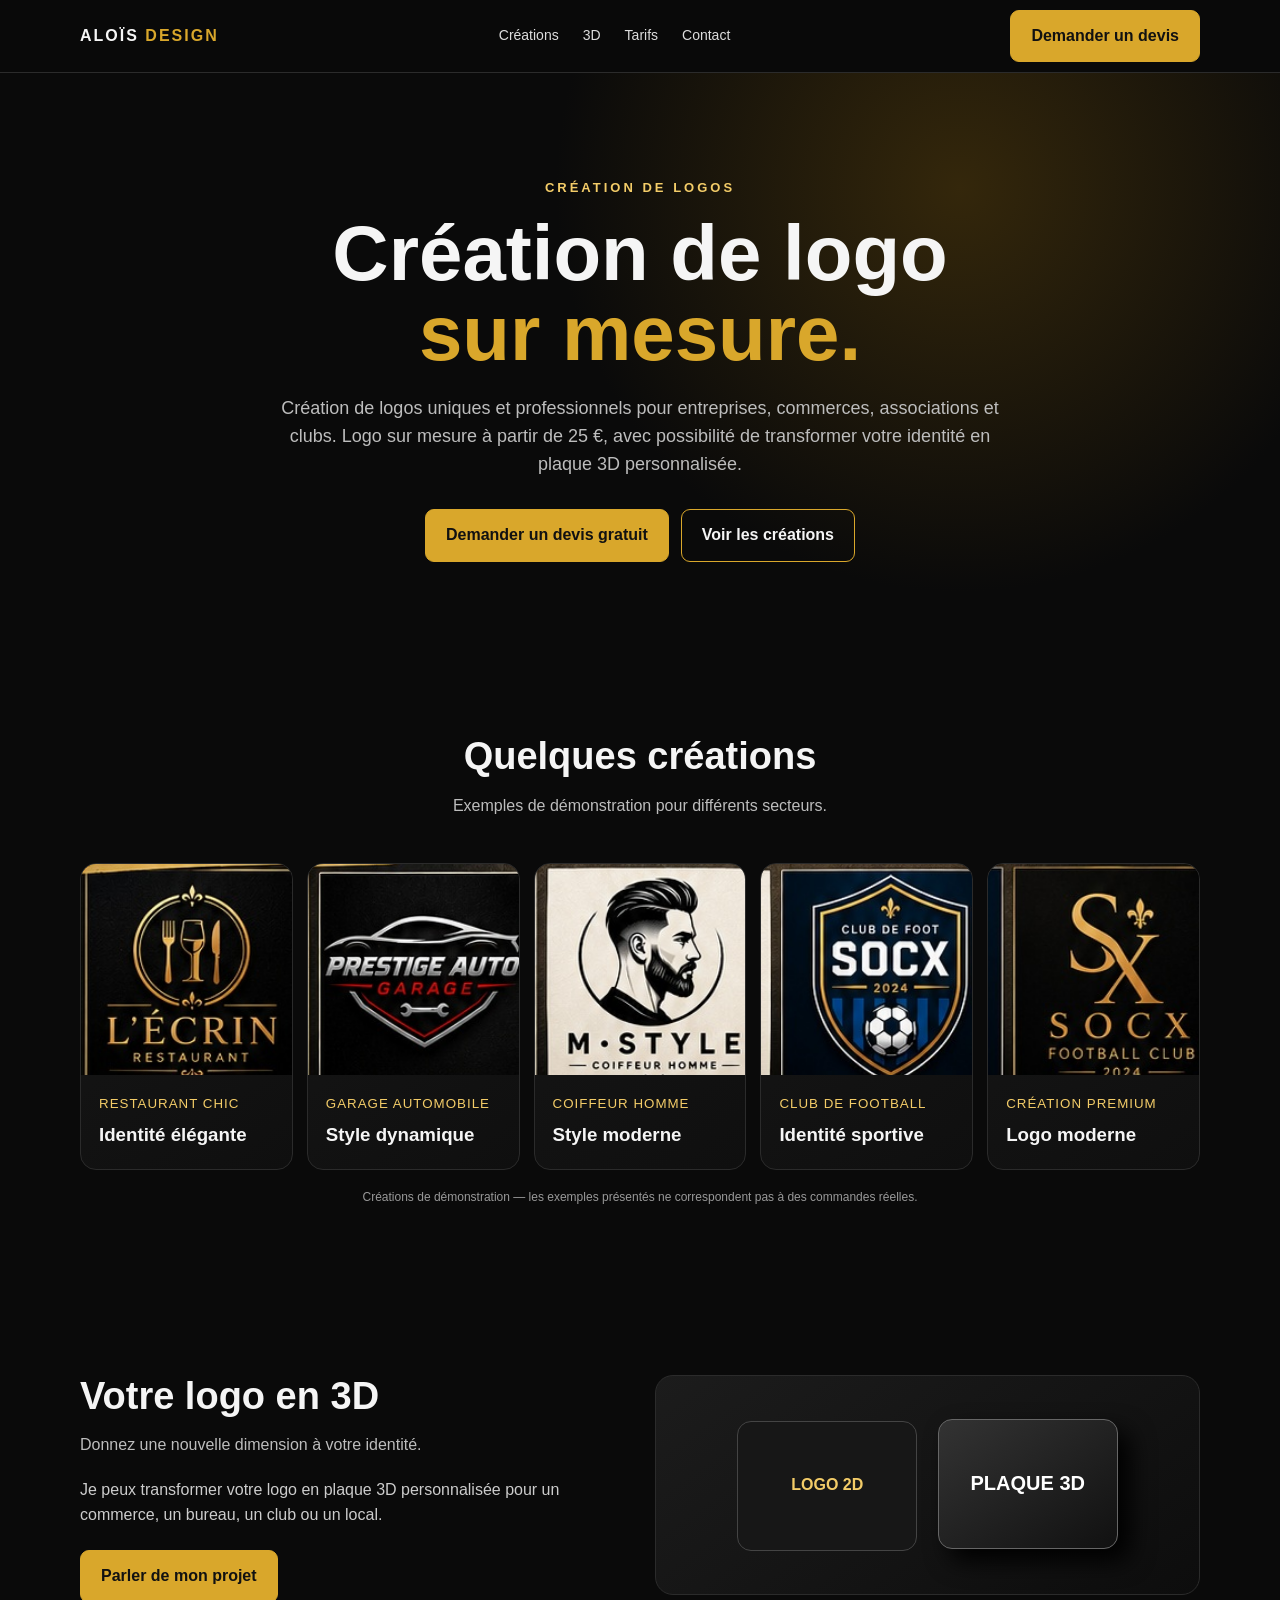
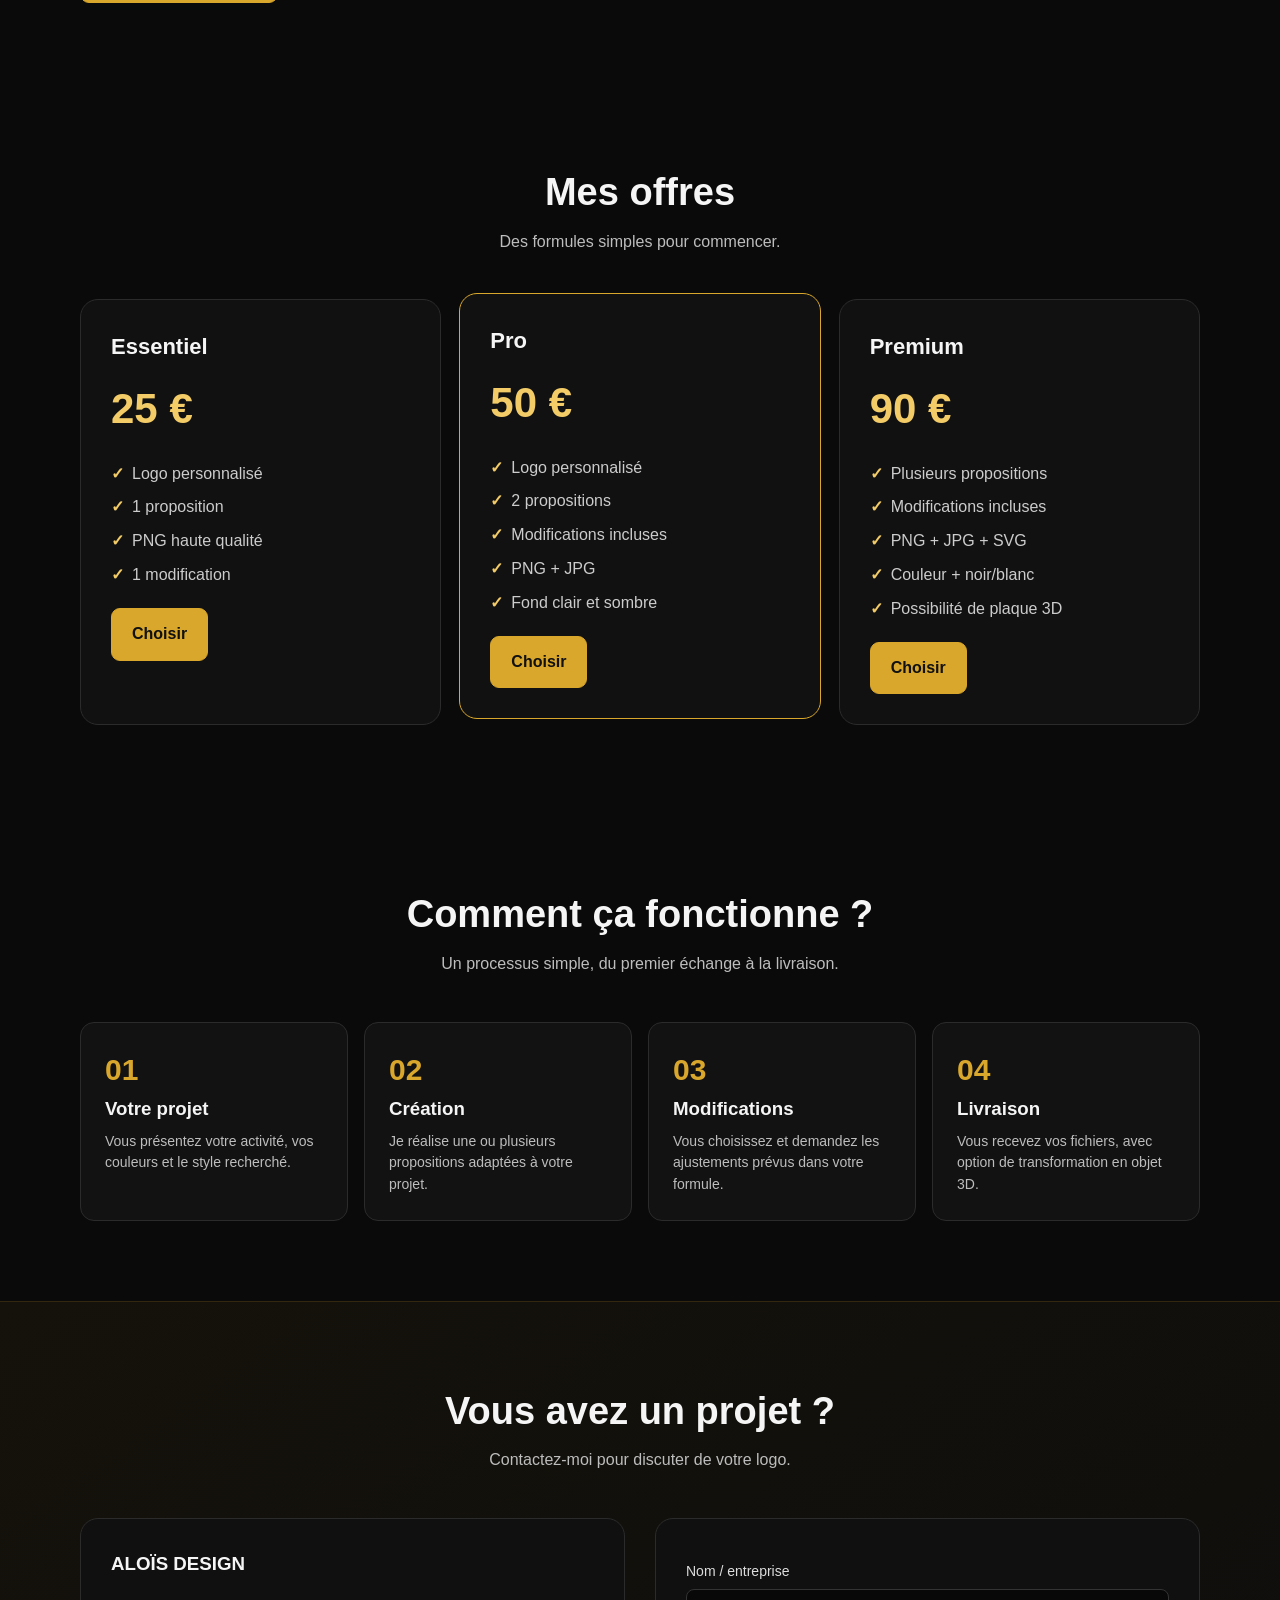
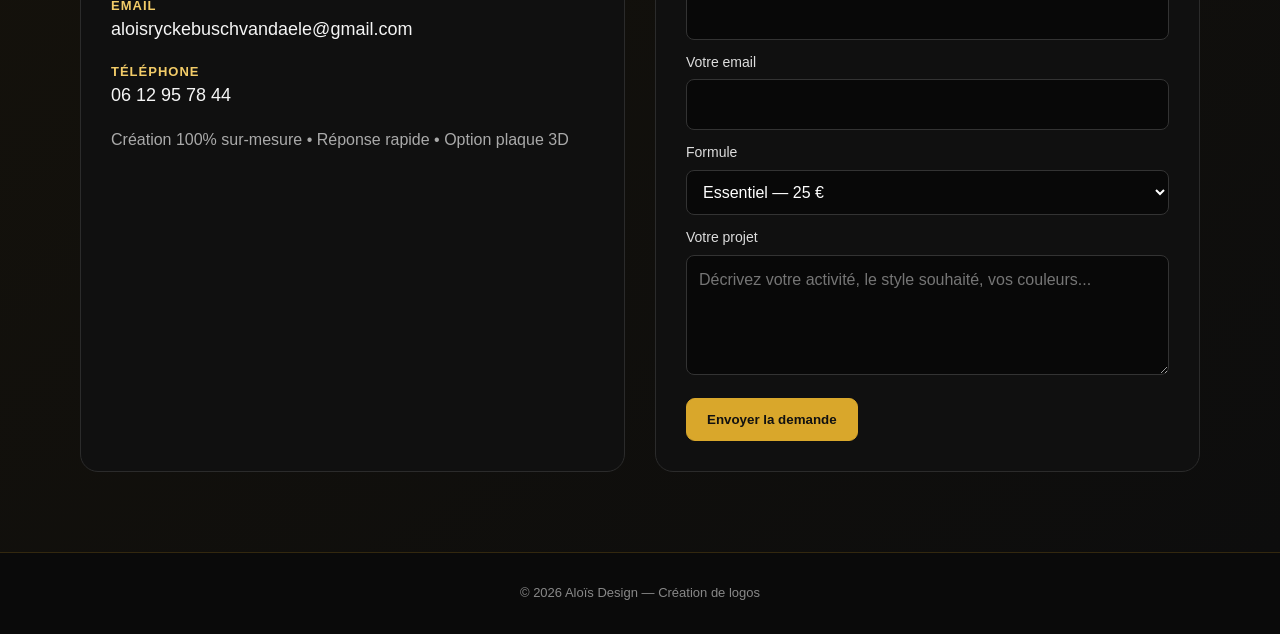
==== index.html @ f064d95a "Add files via upload" ====
<!DOCTYPE html>
<html lang="fr">
<head>
<meta charset="UTF-8">
<meta name="viewport" content="width=device-width, initial-scale=1.0">
<meta name="robots" content="index, follow">
<meta name="keywords" content="création de logo, création de logos, logo sur mesure, logo professionnel, graphiste logo, logo entreprise, logo club, plaque logo 3D">
<meta property="og:title" content="Création de logo sur mesure | Aloïs Design">
<meta property="og:description" content="Création de logos personnalisés à partir de 25 € et transformation en plaque 3D.">
<meta property="og:type" content="website">
<title>Création de logo sur mesure | Aloïs Design</title>
<meta name="description" content="Aloïs Design : création de logos sur mesure pour entreprises, commerces, associations et clubs. Logos professionnels à partir de 25 €, avec option plaque 3D personnalisée.">
<style>
:root{--bg:#0a0a0a;--panel:#121212;--gold:#d9a72b;--gold2:#f3cc68;--text:#f5f5f5;--muted:#bdbdbd;--line:#2b2b2b}
*{box-sizing:border-box;margin:0;padding:0}
html{scroll-behavior:smooth}
body{font-family:Inter,Arial,sans-serif;background:var(--bg);color:var(--text);line-height:1.55}
a{color:inherit;text-decoration:none}
.container{width:min(1120px,92%);margin:auto}
header{position:sticky;top:0;z-index:10;background:rgba(10,10,10,.94);backdrop-filter:blur(10px);border-bottom:1px solid var(--line)}
nav{height:72px;display:flex;align-items:center;justify-content:space-between}
.brand{font-weight:800;letter-spacing:2px}.brand span{color:var(--gold)}
.navlinks{display:flex;gap:24px;font-size:14px;color:#ddd}
.navlinks a:hover{color:var(--gold2)}
.btn{display:inline-block;padding:13px 20px;border-radius:9px;background:var(--gold);color:#111;font-weight:800;border:1px solid var(--gold);transition:.2s}
.btn:hover{transform:translateY(-2px);background:var(--gold2)}
.btn.secondary{background:transparent;color:var(--text)}
.hero{padding:105px 0 85px;background:radial-gradient(circle at 75% 20%,#34270b 0,#0a0a0a 38%);text-align:center}
.kicker{color:var(--gold2);font-weight:800;letter-spacing:3px;text-transform:uppercase;font-size:13px}
h1{font-size:clamp(42px,7vw,78px);line-height:1.02;margin:16px 0 22px}
h1 span{color:var(--gold)}
.hero p{max-width:720px;margin:0 auto 30px;color:var(--muted);font-size:18px}
.actions{display:flex;justify-content:center;gap:12px;flex-wrap:wrap}
section{padding:80px 0}
.section-title{text-align:center;margin-bottom:45px}
.section-title h2{font-size:38px;margin-bottom:8px}
.section-title p{color:var(--muted)}
.grid{display:grid;grid-template-columns:repeat(4,1fr);gap:18px}
.card{background:linear-gradient(145deg,#171717,#0f0f0f);border:1px solid var(--line);border-radius:16px;padding:24px;min-height:190px;display:flex;flex-direction:column;justify-content:space-between}
.logo-mark{height:90px;border-radius:12px;display:flex;align-items:center;justify-content:center;font-weight:900;font-size:22px;letter-spacing:1px;border:1px solid #3b3b3b;background:#080808;color:var(--gold2)}
.card small{color:var(--gold2);text-transform:uppercase;letter-spacing:1px}
.card h3{margin-top:5px}
.note{color:#999;font-size:12px;margin-top:18px;text-align:center}
.threeD{display:grid;grid-template-columns:1fr 1fr;gap:30px;align-items:center}
.demo{background:linear-gradient(145deg,#1c1c1c,#0d0d0d);border:1px solid var(--line);border-radius:18px;padding:35px;text-align:center}
.demo .flat,.demo .raised{display:inline-flex;width:180px;height:130px;align-items:center;justify-content:center;border-radius:14px;margin:8px;font-weight:900}
.flat{background:#171717;border:1px solid #444;color:var(--gold2)}
.raised{background:linear-gradient(145deg,#333,#111);border:1px solid #666;color:#fff;box-shadow:12px 12px 25px #000;font-size:20px}
.steps{display:grid;grid-template-columns:repeat(4,1fr);gap:16px}
.step{padding:24px;border:1px solid var(--line);border-radius:14px;background:var(--panel)}
.num{color:var(--gold);font-size:30px;font-weight:900}
.step p{color:var(--muted);font-size:14px;margin-top:8px}
.prices{display:grid;grid-template-columns:repeat(3,1fr);gap:18px}
.price{padding:30px;border:1px solid var(--line);border-radius:18px;background:#111}
.price.featured{border-color:var(--gold);transform:translateY(-6px)}
.price h3{font-size:22px}.amount{font-size:42px;font-weight:900;color:var(--gold2);margin:12px 0}
.price ul{list-style:none;color:#ccc;margin:20px 0}
.price li{margin:9px 0}.price li::before{content:"✓";color:var(--gold2);font-weight:900;margin-right:8px}
.contact{background:linear-gradient(145deg,#15120b,#0d0d0d);border-top:1px solid #33280f;border-bottom:1px solid #33280f}
.contact-box{display:grid;grid-template-columns:1fr 1fr;gap:30px}
.contact-info{padding:30px;border:1px solid var(--line);border-radius:18px;background:#101010}
.contact-item{margin:18px 0}.contact-item strong{display:block;color:var(--gold2);font-size:13px;text-transform:uppercase;letter-spacing:1px}.contact-item a{font-size:18px}
form{padding:30px;border:1px solid var(--line);border-radius:18px;background:#101010}
label{display:block;margin:12px 0 6px;font-size:14px;color:#ddd}
input,textarea,select{width:100%;padding:12px;border-radius:8px;border:1px solid #333;background:#080808;color:#fff;font:inherit}
textarea{min-height:120px;resize:vertical}
footer{padding:30px 0;color:#888;text-align:center;font-size:13px}
@media(max-width:850px){.grid{grid-template-columns:repeat(2,1fr)}.steps{grid-template-columns:repeat(2,1fr)}.prices,.contact-box,.threeD{grid-template-columns:1fr}.navlinks{display:none}.price.featured{transform:none}}
@media(max-width:520px){.grid{grid-template-columns:1fr}.steps{grid-template-columns:1fr}.hero{padding-top:75px}section{padding:60px 0}}

.gallery{display:grid;grid-template-columns:repeat(5,minmax(0,1fr));gap:14px}
.gallery-card{overflow:hidden;background:linear-gradient(145deg,#171717,#0f0f0f);border:1px solid var(--line);border-radius:16px;min-width:0}
.gallery-card img{display:block;width:100%;aspect-ratio:1/1;object-fit:cover}
.gallery-card>div{padding:16px 18px 20px}
.gallery-card small{color:var(--gold2);text-transform:uppercase;letter-spacing:1px}
.gallery-card h3{margin-top:4px}



@media(max-width:850px){
  .gallery{grid-template-columns:repeat(5,minmax(145px,1fr));overflow-x:auto;padding-bottom:8px}
}
@media(max-width:520px){
  .gallery{grid-template-columns:repeat(5,140px);overflow-x:auto}
}
</style>

<script type="application/ld+json">
{
  "@context":"https://schema.org",
  "@type":"ProfessionalService",
  "name":"Aloïs Design",
  "description":"Création de logos sur mesure pour entreprises, commerces, associations et clubs, avec option de plaque 3D personnalisée.",
  "email":"aloisryckebuschvandaele@gmail.com",
  "telephone":"+33612957844",
  "priceRange":"25€-90€",
  "areaServed":"France",
  "serviceType":"Création de logo"
}
</script>
</head>
<body>
<header>
  <div class="container">
    <nav>
      <a class="brand" href="#accueil">ALOÏS <span>DESIGN</span></a>
      <div class="navlinks">
        <a href="#creations">Créations</a><a href="#3d">3D</a><a href="#tarifs">Tarifs</a><a href="#contact">Contact</a>
      </div>
      <a class="btn" href="#contact">Demander un devis</a>
    </nav>
  </div>
</header>

<main>
<section class="hero" id="accueil">
  <div class="container">
    <div class="kicker">Création de logos</div>
    <h1>Création de logo<br><span>sur mesure.</span></h1>
    <p>Création de logos uniques et professionnels pour entreprises, commerces, associations et clubs. Logo sur mesure à partir de 25 €, avec possibilité de transformer votre identité en plaque 3D personnalisée.</p>
    <div class="actions">
      <a class="btn" href="#contact">Demander un devis gratuit</a>
      <a class="btn secondary" href="#creations">Voir les créations</a>
    </div>
  </div>
</section>

<section id="creations">
  <div class="container">
    <div class="section-title"><h2>Quelques créations</h2><p>Exemples de démonstration pour différents secteurs.</p></div>
    <div class="gallery">
      <article class="gallery-card"><img src="[data-uri]" alt="Exemple de logo pour restaurant chic"><div><small>Restaurant chic</small><h3>Identité élégante</h3></div></article>
      <article class="gallery-card"><img src="[data-uri]" alt="Exemple de logo pour garage automobile"><div><small>Garage automobile</small><h3>Style dynamique</h3></div></article>
      <article class="gallery-card"><img src="[data-uri]" alt="Exemple de logo pour coiffeur homme"><div><small>Coiffeur homme</small><h3>Style moderne</h3></div></article>
      <article class="gallery-card"><img src="[data-uri]" alt="Exemple de logo pour club de football de Socx"><div><small>Club de football</small><h3>Identité sportive</h3></div></article>
      <article class="gallery-card"><img src="[data-uri]" alt="Exemple de création premium"><div><small>Création premium</small><h3>Logo moderne</h3></div></article>
    </div>
    <p class="note">Créations de démonstration — les exemples présentés ne correspondent pas à des commandes réelles.</p>
  </div>
</section>

<section id="3d">
  <div class="container threeD">
    <div>
      <div class="section-title" style="text-align:left;margin-bottom:20px"><h2>Votre logo en 3D</h2><p>Donnez une nouvelle dimension à votre identité.</p></div>
      <p style="color:#ccc;margin-bottom:22px">Je peux transformer votre logo en plaque 3D personnalisée pour un commerce, un bureau, un club ou un local.</p>
      <a class="btn" href="#contact">Parler de mon projet</a>
    </div>
    <div class="demo">
      <div class="flat">LOGO 2D</div>
      <div class="raised">PLAQUE 3D</div>
    </div>
  </div>
</section>

<section id="tarifs">
  <div class="container">
    <div class="section-title"><h2>Mes offres</h2><p>Des formules simples pour commencer.</p></div>
    <div class="prices">
      <article class="price"><h3>Essentiel</h3><div class="amount">25 €</div><ul><li>Logo personnalisé</li><li>1 proposition</li><li>PNG haute qualité</li><li>1 modification</li></ul><a class="btn" href="#contact">Choisir</a></article>
      <article class="price featured"><h3>Pro</h3><div class="amount">50 €</div><ul><li>Logo personnalisé</li><li>2 propositions</li><li>Modifications incluses</li><li>PNG + JPG</li><li>Fond clair et sombre</li></ul><a class="btn" href="#contact">Choisir</a></article>
      <article class="price"><h3>Premium</h3><div class="amount">90 €</div><ul><li>Plusieurs propositions</li><li>Modifications incluses</li><li>PNG + JPG + SVG</li><li>Couleur + noir/blanc</li><li>Possibilité de plaque 3D</li></ul><a class="btn" href="#contact">Choisir</a></article>
    </div>
  </div>
</section>

<section>
  <div class="container">
    <div class="section-title"><h2>Comment ça fonctionne ?</h2><p>Un processus simple, du premier échange à la livraison.</p></div>
    <div class="steps">
      <div class="step"><div class="num">01</div><h3>Votre projet</h3><p>Vous présentez votre activité, vos couleurs et le style recherché.</p></div>
      <div class="step"><div class="num">02</div><h3>Création</h3><p>Je réalise une ou plusieurs propositions adaptées à votre projet.</p></div>
      <div class="step"><div class="num">03</div><h3>Modifications</h3><p>Vous choisissez et demandez les ajustements prévus dans votre formule.</p></div>
      <div class="step"><div class="num">04</div><h3>Livraison</h3><p>Vous recevez vos fichiers, avec option de transformation en objet 3D.</p></div>
    </div>
  </div>
</section>

<section class="contact" id="contact">
  <div class="container">
    <div class="section-title"><h2>Vous avez un projet ?</h2><p>Contactez-moi pour discuter de votre logo.</p></div>
    <div class="contact-box">
      <div class="contact-info">
        <h3>ALOÏS DESIGN</h3>
        <div class="contact-item"><strong>Email</strong><a href="mailto:aloisryckebuschvandaele@gmail.com">aloisryckebuschvandaele@gmail.com</a></div>
        <div class="contact-item"><strong>Téléphone</strong><a href="tel:+33612957844">06 12 95 78 44</a></div>
        <p style="color:#aaa">Création 100% sur-mesure • Réponse rapide • Option plaque 3D</p>
      </div>
      <form action="mailto:aloisryckebuschvandaele@gmail.com" method="post" enctype="text/plain">
        <label for="nom">Nom / entreprise</label><input id="nom" name="Nom" required>
        <label for="email">Votre email</label><input id="email" name="Email" type="email" required>
        <label for="offre">Formule</label>
        <select id="offre" name="Formule"><option>Essentiel — 25 €</option><option>Pro — 50 €</option><option>Premium — 90 €</option><option>Logo + plaque 3D — sur devis</option></select>
        <label for="message">Votre projet</label><textarea id="message" name="Message" placeholder="Décrivez votre activité, le style souhaité, vos couleurs..."></textarea>
        <button class="btn" type="submit" style="margin-top:16px;cursor:pointer">Envoyer la demande</button>
      </form>
    </div>
  </div>
</section>
</main>

<footer><div class="container">© 2026 Aloïs Design — Création de logos</div></footer>
</body>
</html>
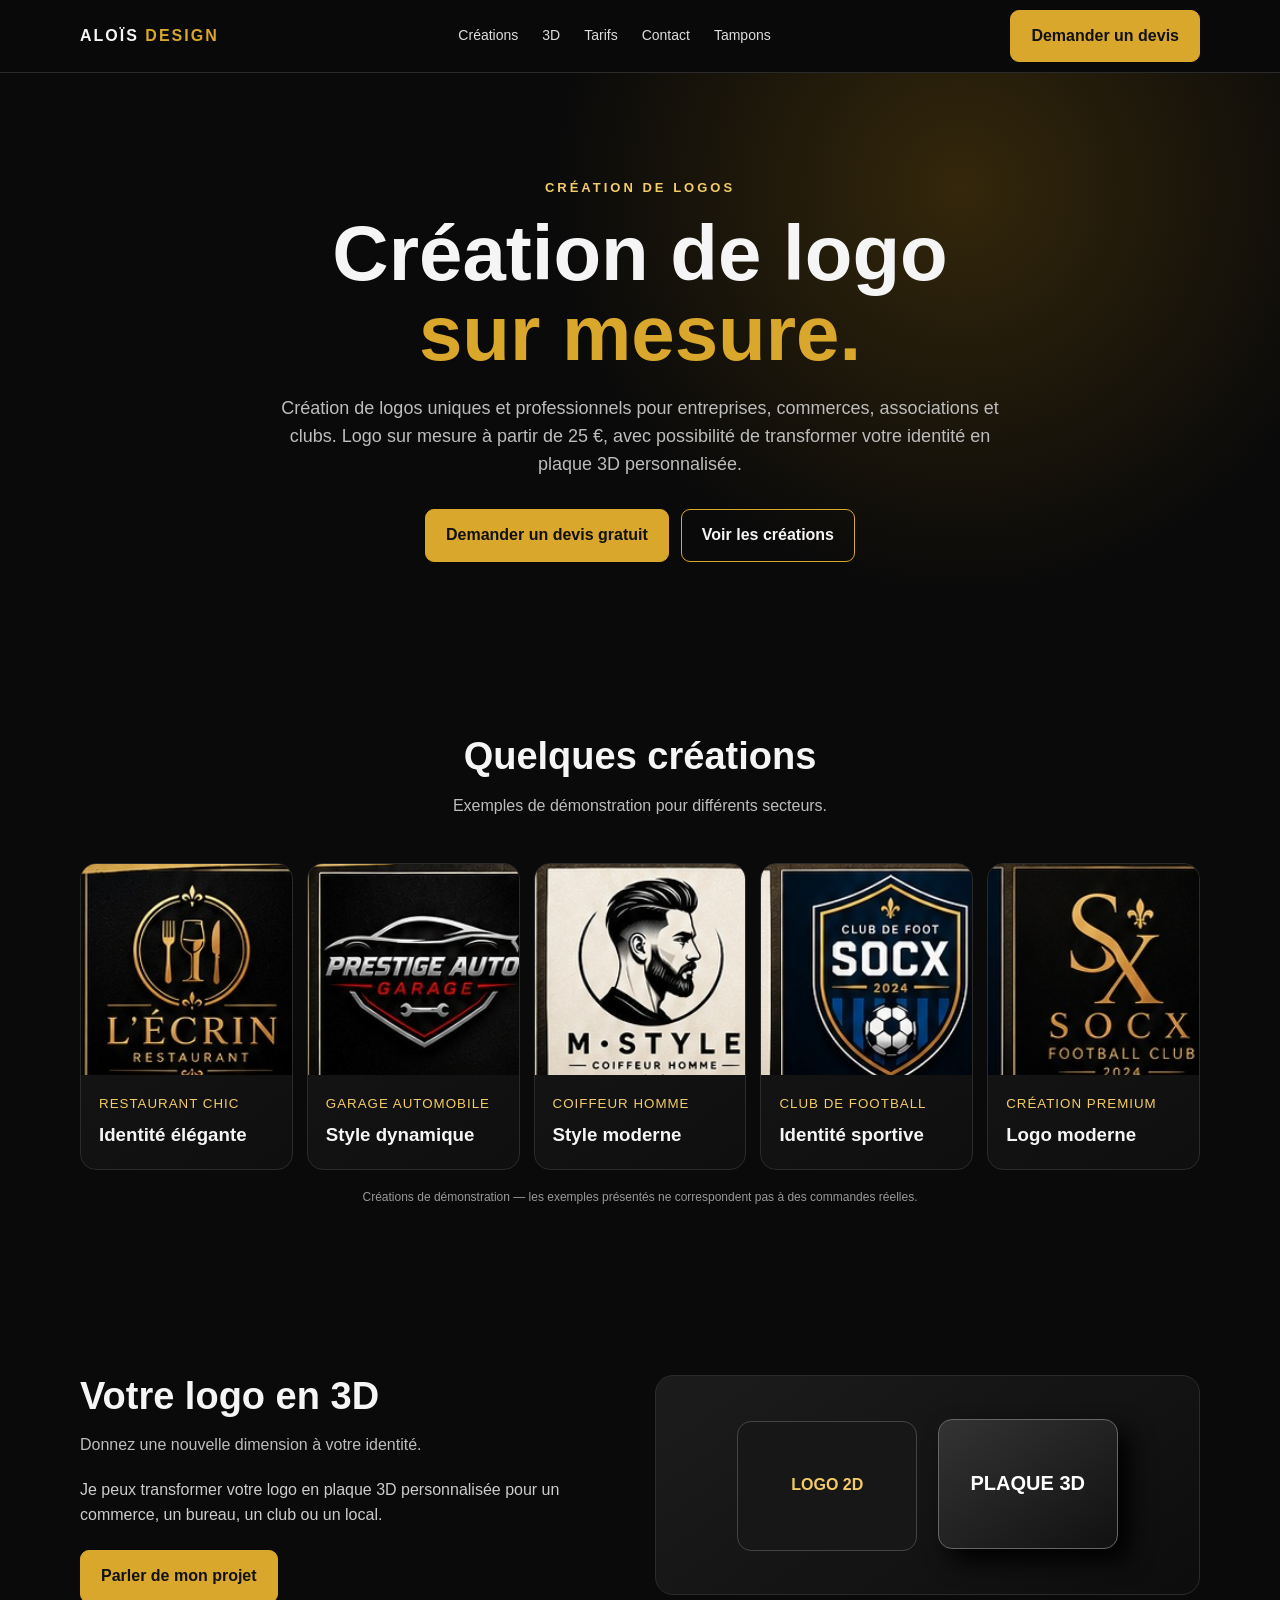
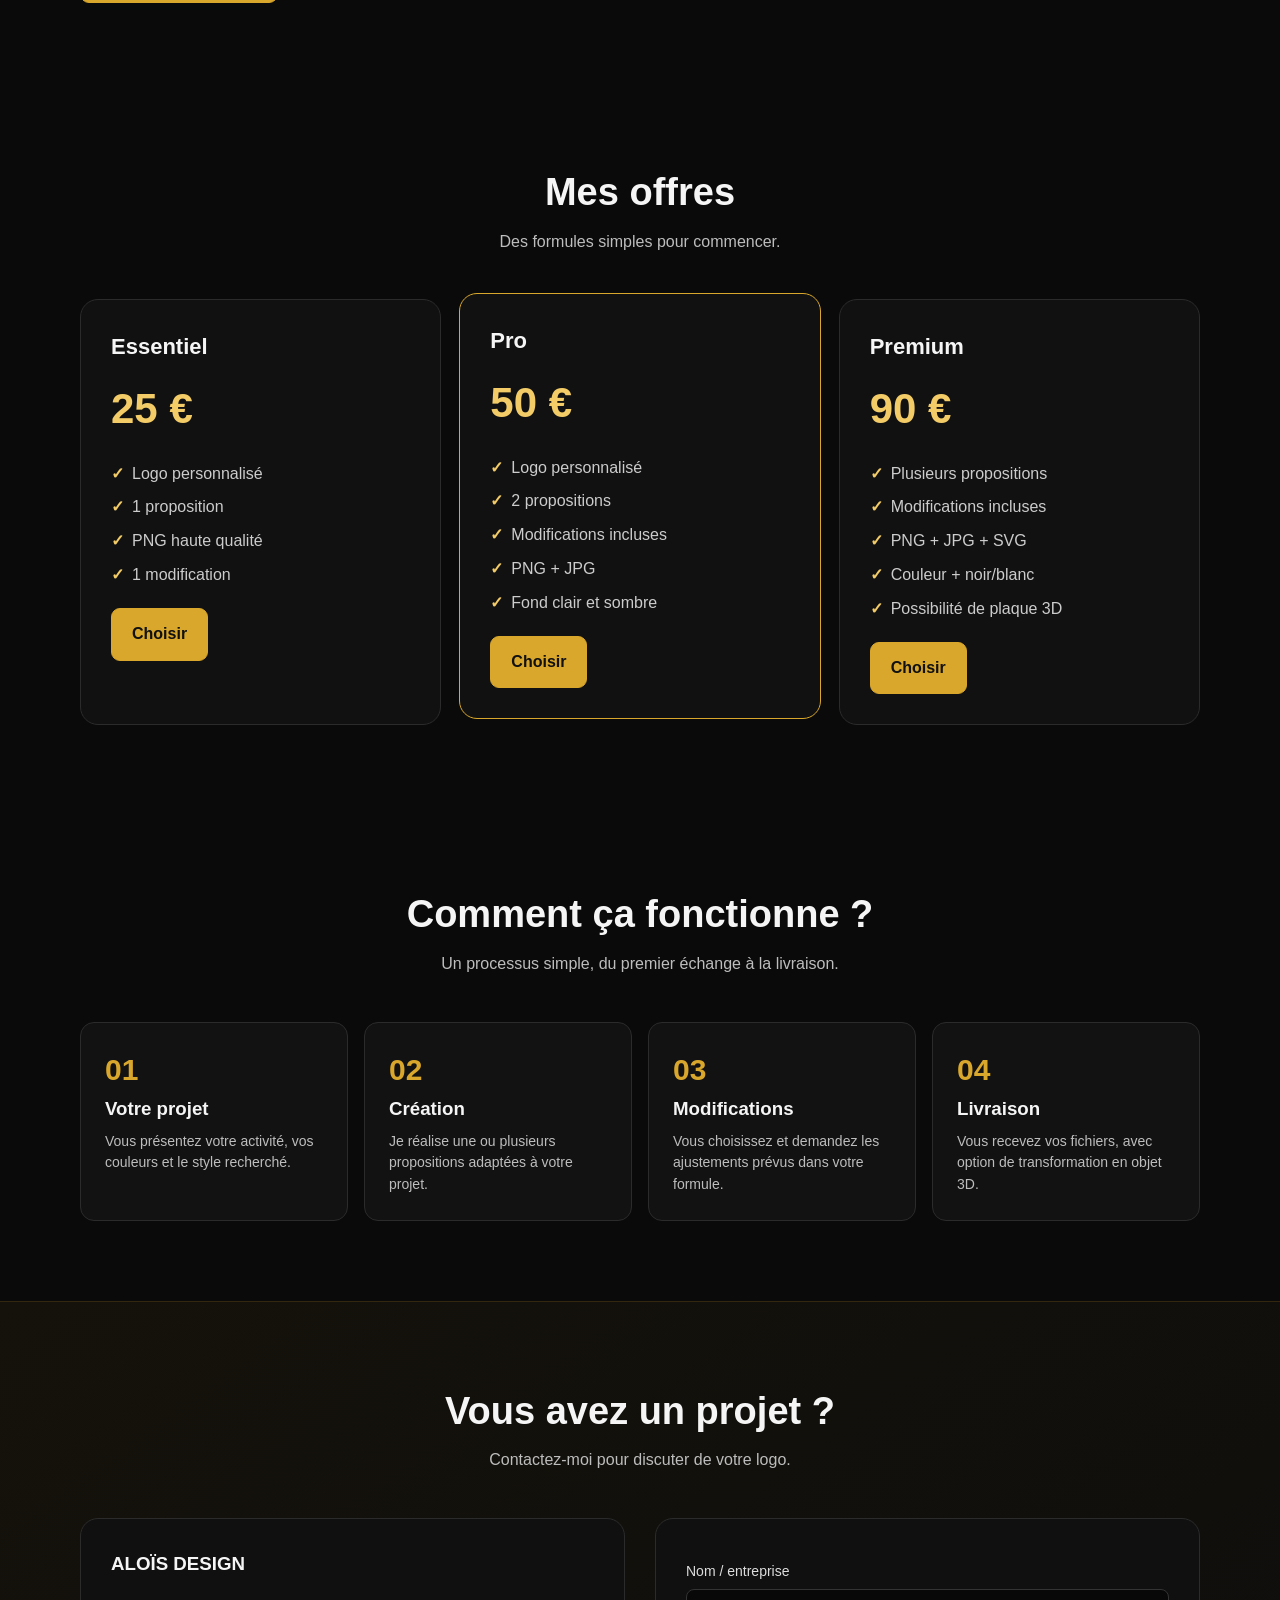
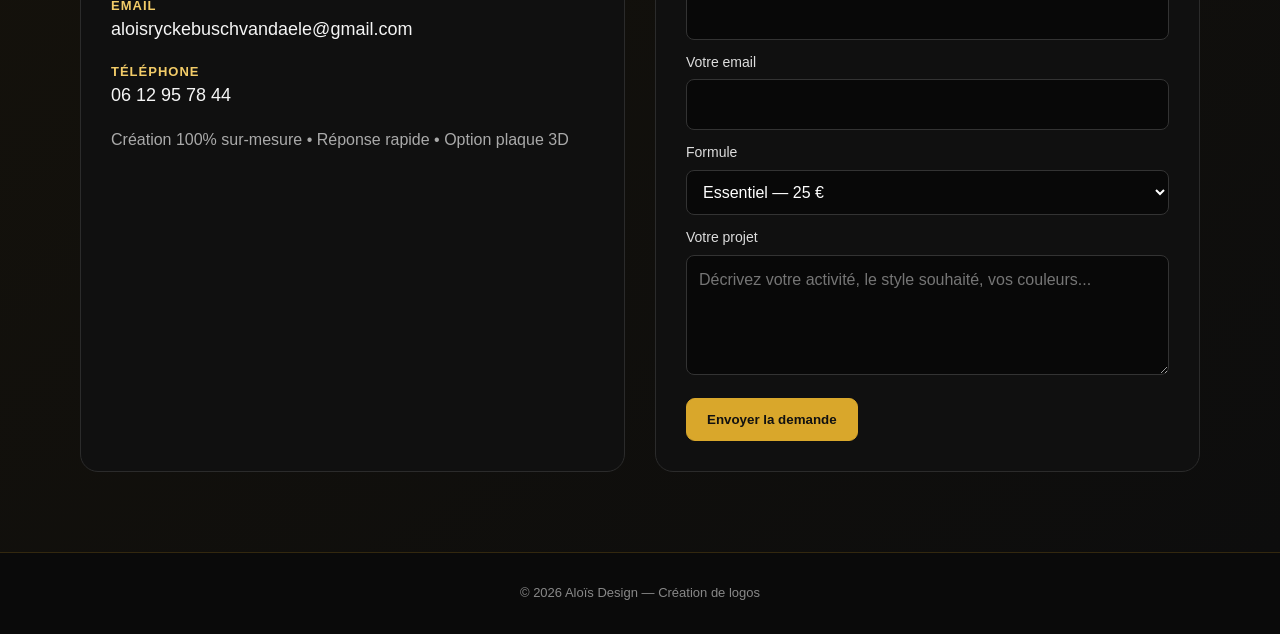
==== commit 27a6f0f3: "Update index.html" ====
--- a/index.html
+++ b/index.html
@@ -106,6 +106,7 @@
       <a class="brand" href="#accueil">ALOÏS <span>DESIGN</span></a>
       <div class="navlinks">
         <a href="#creations">Créations</a><a href="#3d">3D</a><a href="#tarifs">Tarifs</a><a href="#contact">Contact</a>
+     <a href="tampons.html">Tampons</a>
       </div>
       <a class="btn" href="#contact">Demander un devis</a>
     </nav>
@@ -201,4 +202,4 @@
 
 <footer><div class="container">© 2026 Aloïs Design — Création de logos</div></footer>
 </body>
-</html>+</html>
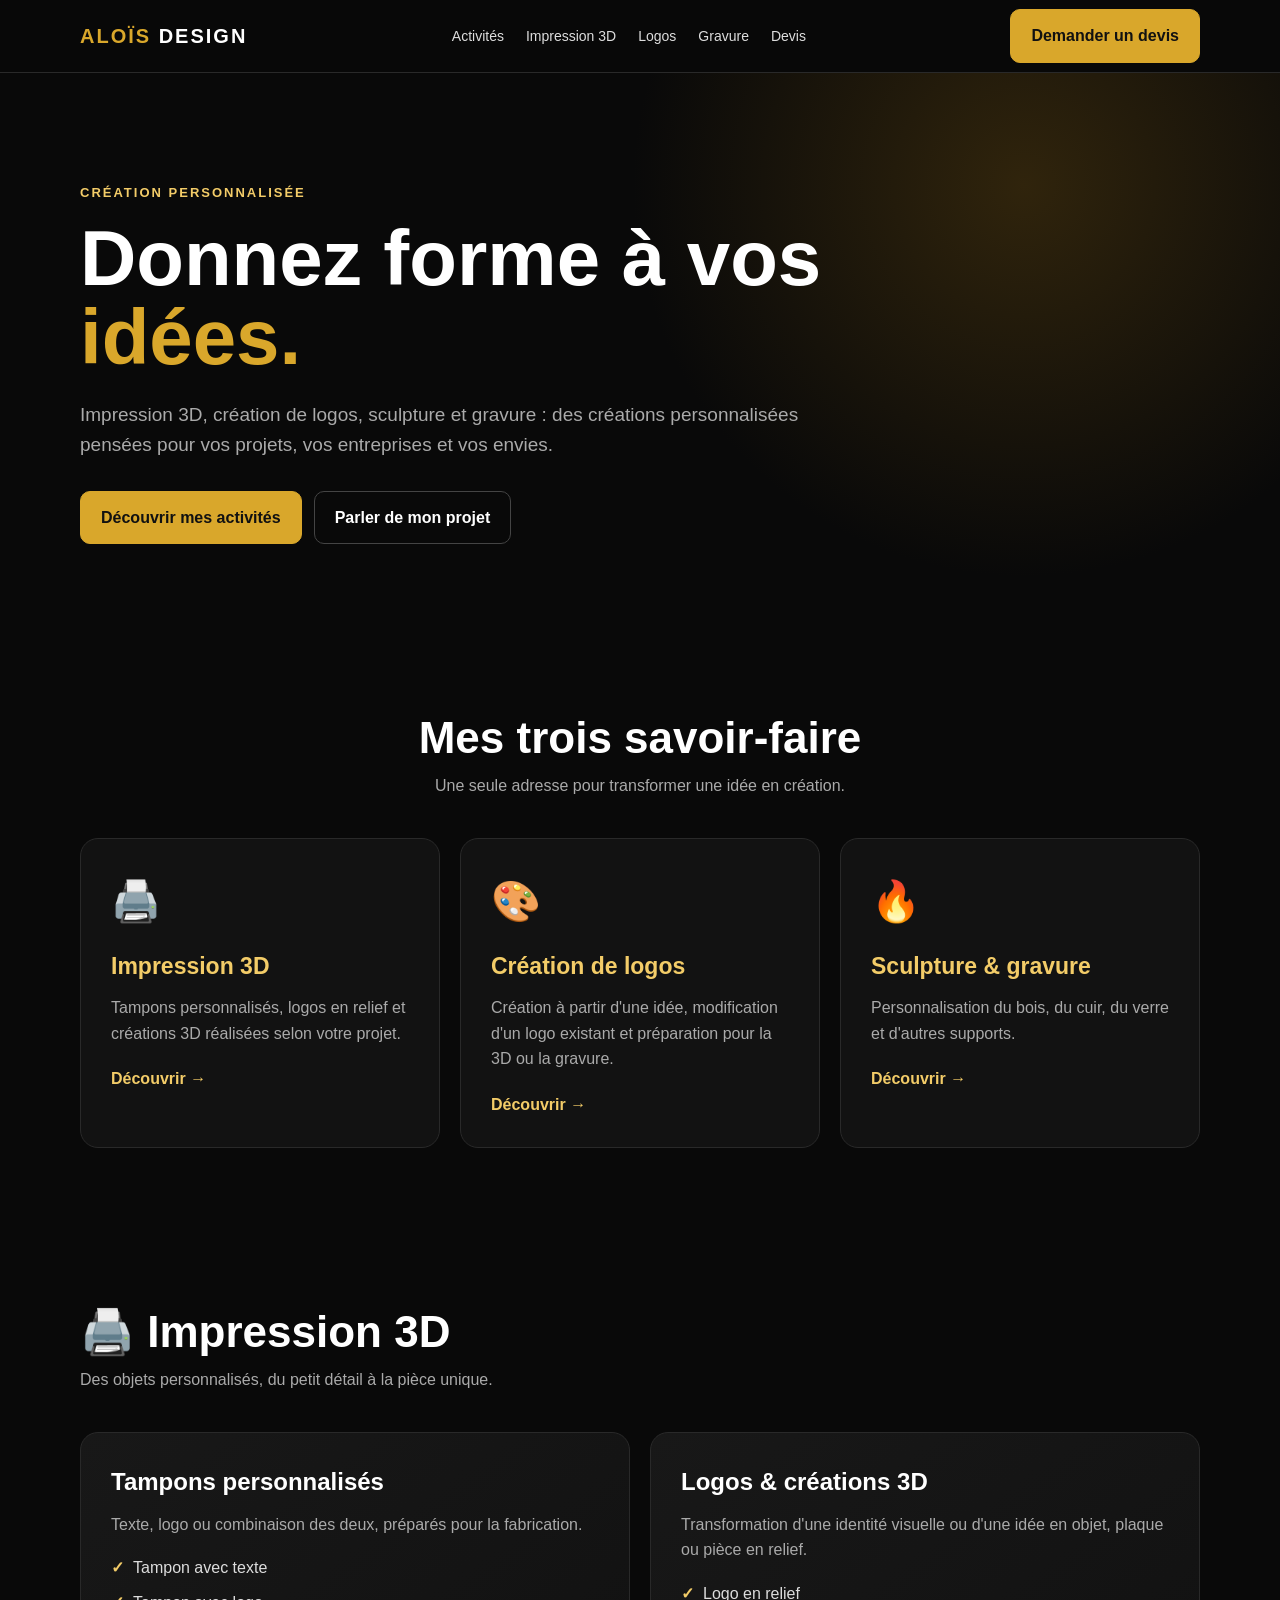
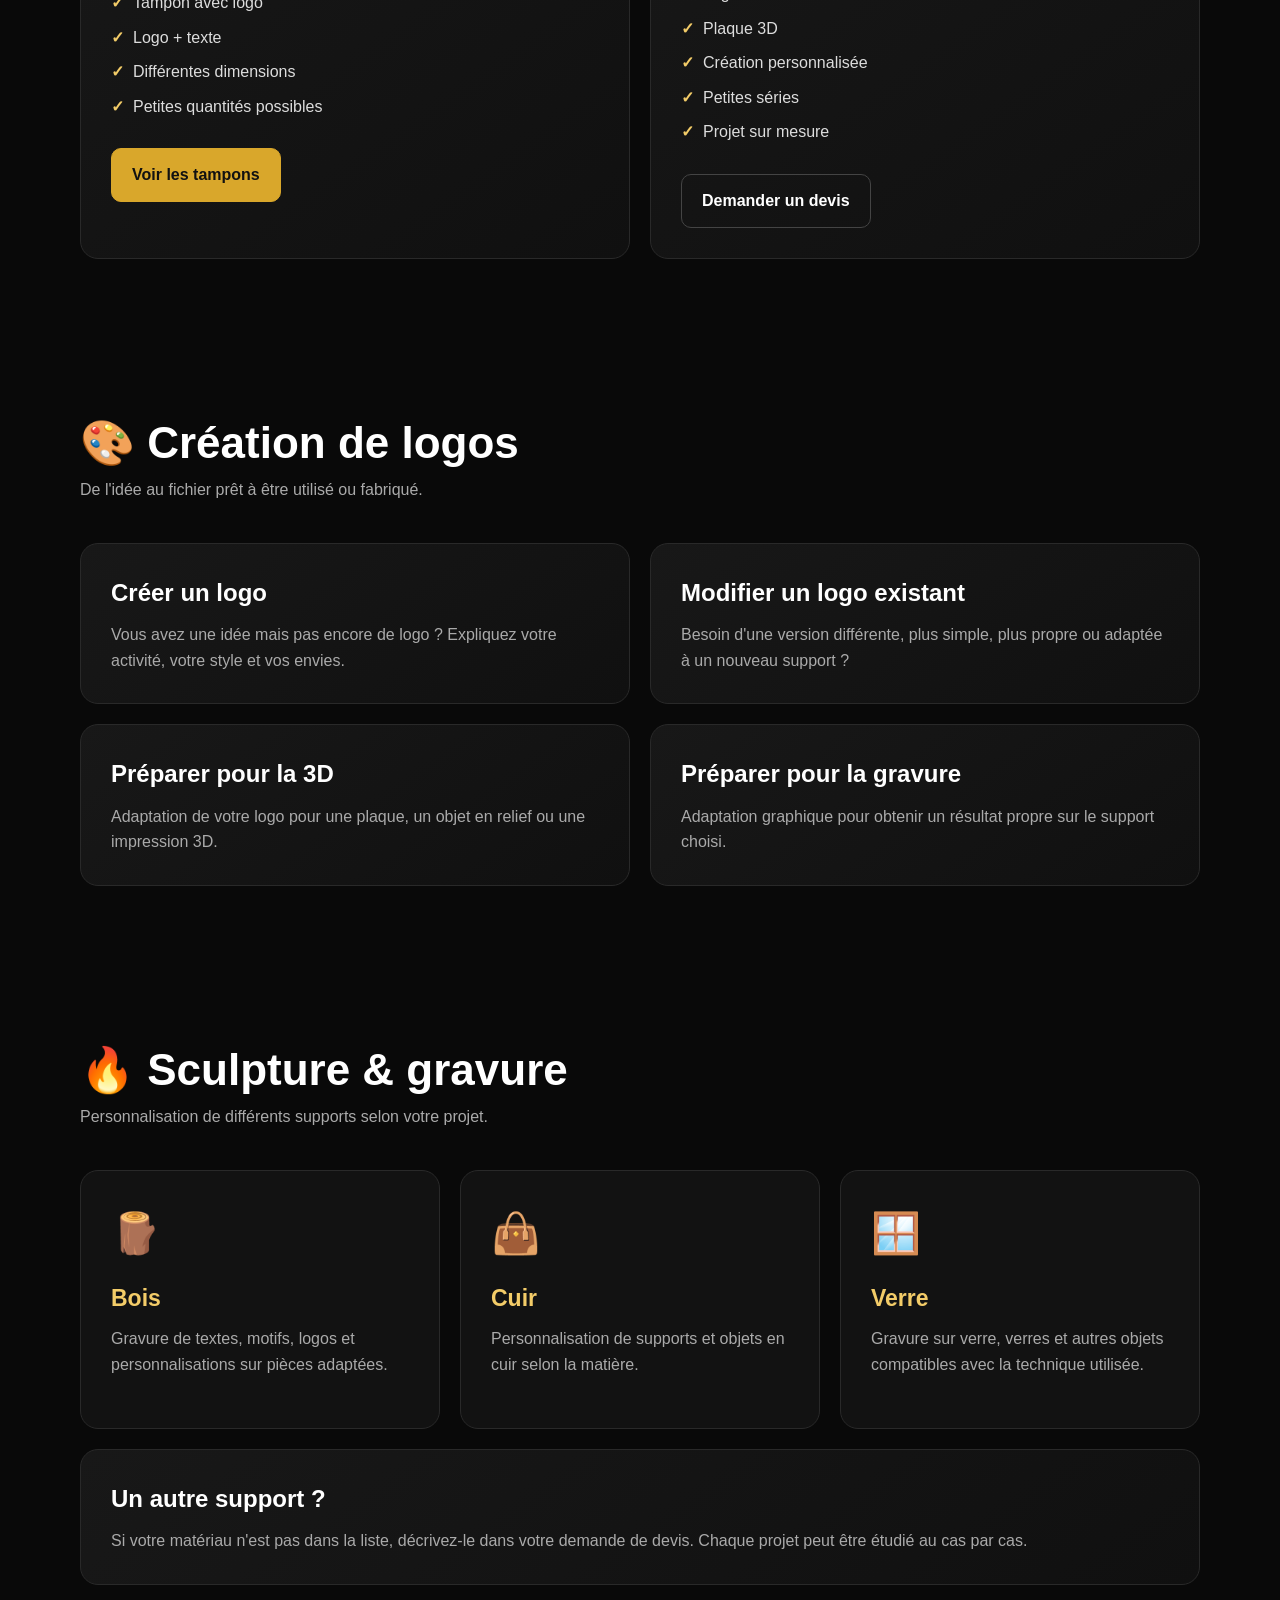
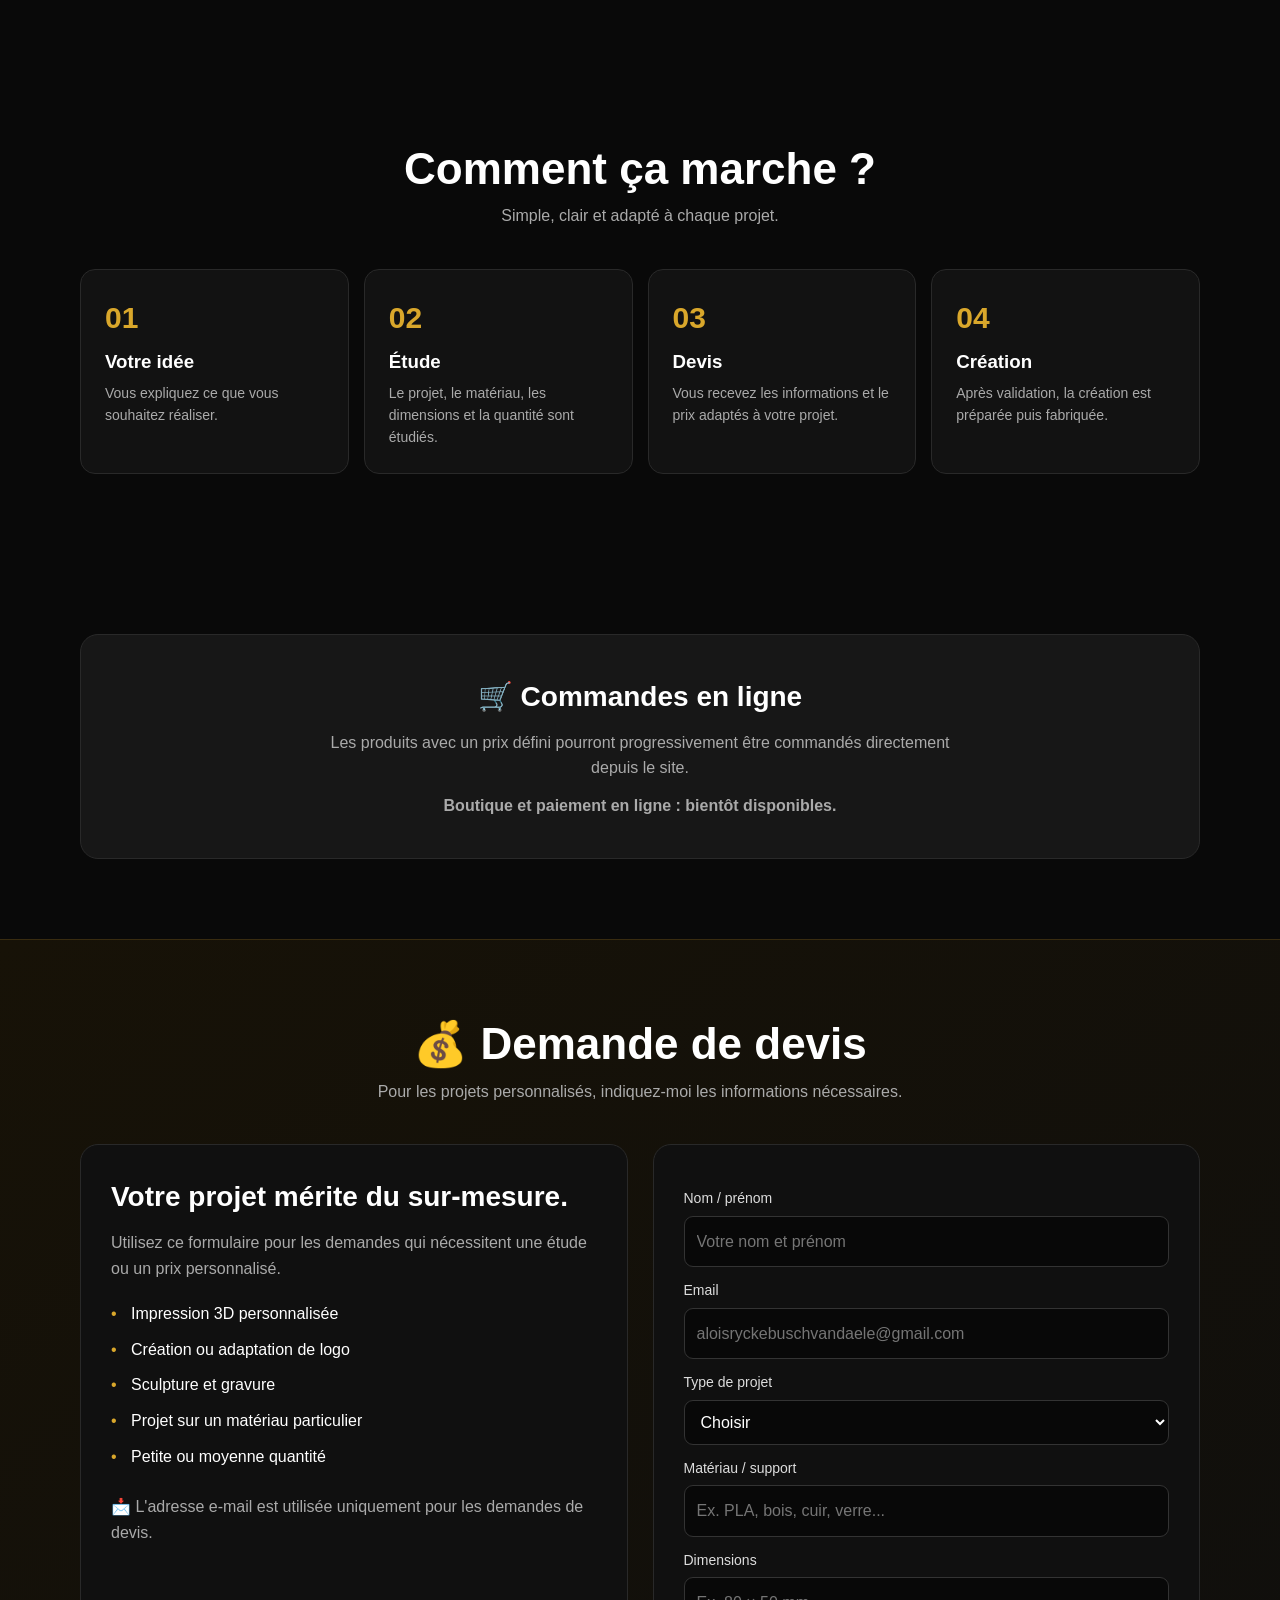
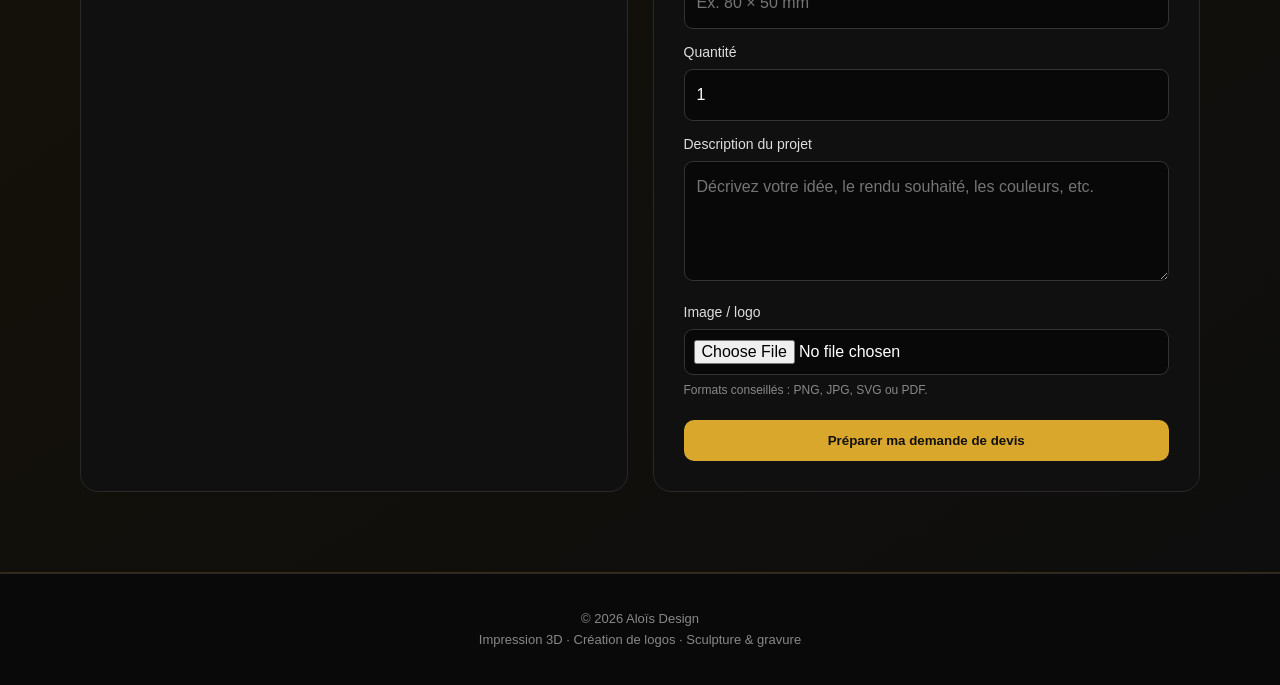
==== commit 25e5097b: "Update index.html" ====
--- a/index.html
+++ b/index.html
@@ -1,205 +1,1377 @@
 <!DOCTYPE html>
 <html lang="fr">
 <head>
-<meta charset="UTF-8">
-<meta name="viewport" content="width=device-width, initial-scale=1.0">
-<meta name="robots" content="index, follow">
-<meta name="keywords" content="création de logo, création de logos, logo sur mesure, logo professionnel, graphiste logo, logo entreprise, logo club, plaque logo 3D">
-<meta property="og:title" content="Création de logo sur mesure | Aloïs Design">
-<meta property="og:description" content="Création de logos personnalisés à partir de 25 € et transformation en plaque 3D.">
-<meta property="og:type" content="website">
-<title>Création de logo sur mesure | Aloïs Design</title>
-<meta name="description" content="Aloïs Design : création de logos sur mesure pour entreprises, commerces, associations et clubs. Logos professionnels à partir de 25 €, avec option plaque 3D personnalisée.">
-<style>
-:root{--bg:#0a0a0a;--panel:#121212;--gold:#d9a72b;--gold2:#f3cc68;--text:#f5f5f5;--muted:#bdbdbd;--line:#2b2b2b}
-*{box-sizing:border-box;margin:0;padding:0}
-html{scroll-behavior:smooth}
-body{font-family:Inter,Arial,sans-serif;background:var(--bg);color:var(--text);line-height:1.55}
-a{color:inherit;text-decoration:none}
-.container{width:min(1120px,92%);margin:auto}
-header{position:sticky;top:0;z-index:10;background:rgba(10,10,10,.94);backdrop-filter:blur(10px);border-bottom:1px solid var(--line)}
-nav{height:72px;display:flex;align-items:center;justify-content:space-between}
-.brand{font-weight:800;letter-spacing:2px}.brand span{color:var(--gold)}
-.navlinks{display:flex;gap:24px;font-size:14px;color:#ddd}
-.navlinks a:hover{color:var(--gold2)}
-.btn{display:inline-block;padding:13px 20px;border-radius:9px;background:var(--gold);color:#111;font-weight:800;border:1px solid var(--gold);transition:.2s}
-.btn:hover{transform:translateY(-2px);background:var(--gold2)}
-.btn.secondary{background:transparent;color:var(--text)}
-.hero{padding:105px 0 85px;background:radial-gradient(circle at 75% 20%,#34270b 0,#0a0a0a 38%);text-align:center}
-.kicker{color:var(--gold2);font-weight:800;letter-spacing:3px;text-transform:uppercase;font-size:13px}
-h1{font-size:clamp(42px,7vw,78px);line-height:1.02;margin:16px 0 22px}
-h1 span{color:var(--gold)}
-.hero p{max-width:720px;margin:0 auto 30px;color:var(--muted);font-size:18px}
-.actions{display:flex;justify-content:center;gap:12px;flex-wrap:wrap}
-section{padding:80px 0}
-.section-title{text-align:center;margin-bottom:45px}
-.section-title h2{font-size:38px;margin-bottom:8px}
-.section-title p{color:var(--muted)}
-.grid{display:grid;grid-template-columns:repeat(4,1fr);gap:18px}
-.card{background:linear-gradient(145deg,#171717,#0f0f0f);border:1px solid var(--line);border-radius:16px;padding:24px;min-height:190px;display:flex;flex-direction:column;justify-content:space-between}
-.logo-mark{height:90px;border-radius:12px;display:flex;align-items:center;justify-content:center;font-weight:900;font-size:22px;letter-spacing:1px;border:1px solid #3b3b3b;background:#080808;color:var(--gold2)}
-.card small{color:var(--gold2);text-transform:uppercase;letter-spacing:1px}
-.card h3{margin-top:5px}
-.note{color:#999;font-size:12px;margin-top:18px;text-align:center}
-.threeD{display:grid;grid-template-columns:1fr 1fr;gap:30px;align-items:center}
-.demo{background:linear-gradient(145deg,#1c1c1c,#0d0d0d);border:1px solid var(--line);border-radius:18px;padding:35px;text-align:center}
-.demo .flat,.demo .raised{display:inline-flex;width:180px;height:130px;align-items:center;justify-content:center;border-radius:14px;margin:8px;font-weight:900}
-.flat{background:#171717;border:1px solid #444;color:var(--gold2)}
-.raised{background:linear-gradient(145deg,#333,#111);border:1px solid #666;color:#fff;box-shadow:12px 12px 25px #000;font-size:20px}
-.steps{display:grid;grid-template-columns:repeat(4,1fr);gap:16px}
-.step{padding:24px;border:1px solid var(--line);border-radius:14px;background:var(--panel)}
-.num{color:var(--gold);font-size:30px;font-weight:900}
-.step p{color:var(--muted);font-size:14px;margin-top:8px}
-.prices{display:grid;grid-template-columns:repeat(3,1fr);gap:18px}
-.price{padding:30px;border:1px solid var(--line);border-radius:18px;background:#111}
-.price.featured{border-color:var(--gold);transform:translateY(-6px)}
-.price h3{font-size:22px}.amount{font-size:42px;font-weight:900;color:var(--gold2);margin:12px 0}
-.price ul{list-style:none;color:#ccc;margin:20px 0}
-.price li{margin:9px 0}.price li::before{content:"✓";color:var(--gold2);font-weight:900;margin-right:8px}
-.contact{background:linear-gradient(145deg,#15120b,#0d0d0d);border-top:1px solid #33280f;border-bottom:1px solid #33280f}
-.contact-box{display:grid;grid-template-columns:1fr 1fr;gap:30px}
-.contact-info{padding:30px;border:1px solid var(--line);border-radius:18px;background:#101010}
-.contact-item{margin:18px 0}.contact-item strong{display:block;color:var(--gold2);font-size:13px;text-transform:uppercase;letter-spacing:1px}.contact-item a{font-size:18px}
-form{padding:30px;border:1px solid var(--line);border-radius:18px;background:#101010}
-label{display:block;margin:12px 0 6px;font-size:14px;color:#ddd}
-input,textarea,select{width:100%;padding:12px;border-radius:8px;border:1px solid #333;background:#080808;color:#fff;font:inherit}
-textarea{min-height:120px;resize:vertical}
-footer{padding:30px 0;color:#888;text-align:center;font-size:13px}
-@media(max-width:850px){.grid{grid-template-columns:repeat(2,1fr)}.steps{grid-template-columns:repeat(2,1fr)}.prices,.contact-box,.threeD{grid-template-columns:1fr}.navlinks{display:none}.price.featured{transform:none}}
-@media(max-width:520px){.grid{grid-template-columns:1fr}.steps{grid-template-columns:1fr}.hero{padding-top:75px}section{padding:60px 0}}
-
-.gallery{display:grid;grid-template-columns:repeat(5,minmax(0,1fr));gap:14px}
-.gallery-card{overflow:hidden;background:linear-gradient(145deg,#171717,#0f0f0f);border:1px solid var(--line);border-radius:16px;min-width:0}
-.gallery-card img{display:block;width:100%;aspect-ratio:1/1;object-fit:cover}
-.gallery-card>div{padding:16px 18px 20px}
-.gallery-card small{color:var(--gold2);text-transform:uppercase;letter-spacing:1px}
-.gallery-card h3{margin-top:4px}
-
-
-
-@media(max-width:850px){
-  .gallery{grid-template-columns:repeat(5,minmax(145px,1fr));overflow-x:auto;padding-bottom:8px}
-}
-@media(max-width:520px){
-  .gallery{grid-template-columns:repeat(5,140px);overflow-x:auto}
-}
-</style>
-
-<script type="application/ld+json">
-{
-  "@context":"https://schema.org",
-  "@type":"ProfessionalService",
-  "name":"Aloïs Design",
-  "description":"Création de logos sur mesure pour entreprises, commerces, associations et clubs, avec option de plaque 3D personnalisée.",
-  "email":"aloisryckebuschvandaele@gmail.com",
-  "telephone":"+33612957844",
-  "priceRange":"25€-90€",
-  "areaServed":"France",
-  "serviceType":"Création de logo"
-}
-</script>
+  <meta charset="UTF-8">
+  <meta name="viewport" content="width=device-width, initial-scale=1.0">
+
+  <title>Aloïs Design | Impression 3D, Logos & Gravure</title>
+
+  <meta
+    name="description"
+    content="Aloïs Design : impression 3D personnalisée, création de logos, sculpture et gravure sur différents supports."
+  >
+
+  <style>
+    :root {
+      --bg: #090909;
+      --bg-light: #121212;
+      --card: #171717;
+      --gold: #d9a72b;
+      --gold-light: #f3cc68;
+      --white: #ffffff;
+      --gray: #aaaaaa;
+      --border: #292929;
+    }
+
+    * {
+      margin: 0;
+      padding: 0;
+      box-sizing: border-box;
+    }
+
+    html {
+      scroll-behavior: smooth;
+    }
+
+    body {
+      font-family: Arial, Helvetica, sans-serif;
+      background: var(--bg);
+      color: var(--white);
+      line-height: 1.6;
+    }
+
+    a {
+      color: inherit;
+      text-decoration: none;
+    }
+
+    .container {
+      width: min(1120px, 92%);
+      margin: auto;
+    }
+
+    /* =========================
+       HEADER
+    ========================= */
+
+    header {
+      position: sticky;
+      top: 0;
+      z-index: 100;
+      background: rgba(9, 9, 9, 0.94);
+      backdrop-filter: blur(12px);
+      border-bottom: 1px solid var(--border);
+    }
+
+    nav {
+      min-height: 72px;
+      display: flex;
+      align-items: center;
+      justify-content: space-between;
+      gap: 20px;
+    }
+
+    .logo {
+      font-size: 20px;
+      font-weight: 900;
+      letter-spacing: 2px;
+      color: var(--gold);
+      white-space: nowrap;
+    }
+
+    .logo span {
+      color: white;
+    }
+
+    .nav-links {
+      display: flex;
+      align-items: center;
+      gap: 22px;
+      font-size: 14px;
+      color: #ddd;
+    }
+
+    .nav-links a:hover {
+      color: var(--gold-light);
+    }
+
+    /* =========================
+       BOUTONS
+    ========================= */
+
+    .btn {
+      display: inline-block;
+      padding: 13px 20px;
+      border-radius: 10px;
+      background: var(--gold);
+      border: 1px solid var(--gold);
+      color: #111;
+      font-weight: 900;
+      cursor: pointer;
+      transition: 0.2s;
+    }
+
+    .btn:hover {
+      background: var(--gold-light);
+    }
+
+    .btn-secondary {
+      background: transparent;
+      border-color: #444;
+      color: white;
+    }
+
+    .btn-secondary:hover {
+      border-color: var(--gold);
+      color: var(--gold-light);
+      background: transparent;
+    }
+
+    /* =========================
+       HERO
+    ========================= */
+
+    .hero {
+      padding: 110px 0 90px;
+      background:
+        radial-gradient(
+          circle at 80% 20%,
+          #30240c 0,
+          transparent 35%
+        );
+    }
+
+    .kicker {
+      color: var(--gold-light);
+      text-transform: uppercase;
+      letter-spacing: 2px;
+      font-size: 13px;
+      font-weight: 800;
+      margin-bottom: 15px;
+    }
+
+    .hero h1 {
+      font-size: clamp(42px, 7vw, 78px);
+      line-height: 1.02;
+      max-width: 850px;
+      margin-bottom: 22px;
+    }
+
+    .hero h1 span {
+      color: var(--gold);
+    }
+
+    .hero p {
+      max-width: 730px;
+      color: var(--gray);
+      font-size: 19px;
+    }
+
+    .hero-buttons {
+      display: flex;
+      flex-wrap: wrap;
+      gap: 12px;
+      margin-top: 30px;
+    }
+
+    /* =========================
+       SECTIONS
+    ========================= */
+
+    section {
+      padding: 80px 0;
+    }
+
+    .section-title {
+      margin-bottom: 40px;
+    }
+
+    .section-title.center {
+      text-align: center;
+    }
+
+    .section-title h2 {
+      font-size: clamp(30px, 4vw, 44px);
+      line-height: 1.1;
+      margin-bottom: 10px;
+    }
+
+    .section-title p {
+      color: var(--gray);
+    }
+
+    /* =========================
+       ACTIVITÉS
+    ========================= */
+
+    .services {
+      display: grid;
+      grid-template-columns: repeat(3, 1fr);
+      gap: 20px;
+    }
+
+    .service {
+      padding: 30px;
+      border: 1px solid var(--border);
+      background: var(--bg-light);
+      border-radius: 18px;
+      transition: 0.2s;
+    }
+
+    .service:hover {
+      transform: translateY(-5px);
+      border-color: #4a3a15;
+    }
+
+    .service-icon {
+      font-size: 40px;
+      margin-bottom: 15px;
+    }
+
+    .service h3 {
+      font-size: 23px;
+      color: var(--gold-light);
+      margin-bottom: 10px;
+    }
+
+    .service p {
+      color: var(--gray);
+      margin-bottom: 20px;
+    }
+
+    .service-link {
+      color: var(--gold-light);
+      font-weight: 800;
+    }
+
+    /* =========================
+       CARTES
+    ========================= */
+
+    .grid {
+      display: grid;
+      grid-template-columns: repeat(2, 1fr);
+      gap: 20px;
+    }
+
+    .card {
+      padding: 30px;
+      border: 1px solid var(--border);
+      background: linear-gradient(
+        145deg,
+        #181818,
+        #101010
+      );
+      border-radius: 18px;
+    }
+
+    .card h3 {
+      font-size: 24px;
+      margin-bottom: 10px;
+    }
+
+    .card p {
+      color: var(--gray);
+    }
+
+    .card ul {
+      list-style: none;
+      margin-top: 18px;
+    }
+
+    .card li {
+      margin: 9px 0;
+      color: #ddd;
+    }
+
+    .card li::before {
+      content: "✓";
+      color: var(--gold-light);
+      font-weight: bold;
+      margin-right: 9px;
+    }
+
+    /* =========================
+       ÉTAPES
+    ========================= */
+
+    .steps {
+      display: grid;
+      grid-template-columns: repeat(4, 1fr);
+      gap: 15px;
+    }
+
+    .step {
+      padding: 24px;
+      border: 1px solid var(--border);
+      background: var(--bg-light);
+      border-radius: 15px;
+    }
+
+    .step-number {
+      color: var(--gold);
+      font-size: 30px;
+      font-weight: 900;
+    }
+
+    .step h3 {
+      margin: 5px 0;
+    }
+
+    .step p {
+      color: var(--gray);
+      font-size: 14px;
+    }
+
+    /* =========================
+       DEVIS
+    ========================= */
+
+    .quote {
+      background:
+        linear-gradient(
+          145deg,
+          #171207,
+          #0e0e0e
+        );
+      border-top: 1px solid #392c10;
+      border-bottom: 1px solid #392c10;
+    }
+
+    .quote-container {
+      display: grid;
+      grid-template-columns: 1fr 1fr;
+      gap: 25px;
+    }
+
+    .quote-info,
+    .quote-form {
+      padding: 30px;
+      border: 1px solid var(--border);
+      border-radius: 18px;
+      background: #101010;
+    }
+
+    .quote-info h3 {
+      font-size: 28px;
+      margin-bottom: 10px;
+    }
+
+    .quote-info p {
+      color: var(--gray);
+      margin-bottom: 20px;
+    }
+
+    .quote-info ul {
+      list-style: none;
+    }
+
+    .quote-info li {
+      margin: 10px 0;
+    }
+
+    .quote-info li::before {
+      content: "•";
+      color: var(--gold);
+      margin-right: 10px;
+    }
+
+    /* =========================
+       FORMULAIRE
+    ========================= */
+
+    form label {
+      display: block;
+      margin: 12px 0 6px;
+      font-size: 14px;
+      color: #ddd;
+    }
+
+    input,
+    select,
+    textarea {
+      width: 100%;
+      padding: 12px;
+      border-radius: 9px;
+      border: 1px solid #333;
+      background: #080808;
+      color: white;
+      font: inherit;
+    }
+
+    input:focus,
+    select:focus,
+    textarea:focus {
+      outline: 1px solid var(--gold);
+      border-color: var(--gold);
+    }
+
+    textarea {
+      min-height: 120px;
+      resize: vertical;
+    }
+
+    input[type="file"] {
+      padding: 9px;
+    }
+
+    .small-text {
+      font-size: 12px;
+      color: #888;
+      margin-top: 6px;
+    }
+
+    /* =========================
+       FUTURE COMMANDES
+    ========================= */
+
+    .future {
+      text-align: center;
+      border: 1px solid var(--border);
+      border-radius: 18px;
+      padding: 40px;
+      background: var(--card);
+    }
+
+    .future h3 {
+      font-size: 28px;
+      margin-bottom: 10px;
+    }
+
+    .future p {
+      max-width: 650px;
+      margin: auto;
+      color: var(--gray);
+    }
+
+    /* =========================
+       FOOTER
+    ========================= */
+
+    footer {
+      border-top: 1px solid var(--border);
+      padding: 35px 0;
+      text-align: center;
+      color: #888;
+      font-size: 13px;
+    }
+
+    /* =========================
+       MOBILE
+    ========================= */
+
+    @media (max-width: 850px) {
+
+      .nav-links {
+        display: none;
+      }
+
+      .hero {
+        padding-top: 75px;
+      }
+
+      .services,
+      .steps,
+      .quote-container,
+      .grid {
+        grid-template-columns: 1fr;
+      }
+
+      .hero h1 {
+        font-size: 48px;
+      }
+    }
+
+    @media (max-width: 500px) {
+
+      .container {
+        width: 90%;
+      }
+
+      .hero h1 {
+        font-size: 42px;
+      }
+
+      .hero p {
+        font-size: 17px;
+      }
+
+      .hero-buttons {
+        flex-direction: column;
+      }
+
+      .hero-buttons .btn {
+        text-align: center;
+        width: 100%;
+      }
+
+      .btn {
+        padding: 12px 16px;
+      }
+
+      section {
+        padding: 60px 0;
+      }
+    }
+  </style>
 </head>
+
 <body>
-<header>
-  <div class="container">
-    <nav>
-      <a class="brand" href="#accueil">ALOÏS <span>DESIGN</span></a>
-      <div class="navlinks">
-        <a href="#creations">Créations</a><a href="#3d">3D</a><a href="#tarifs">Tarifs</a><a href="#contact">Contact</a>
-     <a href="tampons.html">Tampons</a>
+
+  <!-- =========================
+       HEADER
+  ========================== -->
+
+  <header>
+    <div class="container">
+
+      <nav>
+
+        <a href="#accueil" class="logo">
+          ALOÏS <span>DESIGN</span>
+        </a>
+
+        <div class="nav-links">
+          <a href="#activites">Activités</a>
+          <a href="#impression-3d">Impression 3D</a>
+          <a href="#logos">Logos</a>
+          <a href="#gravure">Gravure</a>
+          <a href="#devis">Devis</a>
+        </div>
+
+        <a href="#devis" class="btn">
+          Demander un devis
+        </a>
+
+      </nav>
+
+    </div>
+  </header>
+
+
+  <main>
+
+    <!-- =========================
+         ACCUEIL
+    ========================== -->
+
+    <section class="hero" id="accueil">
+
+      <div class="container">
+
+        <div class="kicker">
+          Création personnalisée
+        </div>
+
+        <h1>
+          Donnez forme à vos
+          <span>idées.</span>
+        </h1>
+
+        <p>
+          Impression 3D, création de logos, sculpture et gravure :
+          des créations personnalisées pensées pour vos projets,
+          vos entreprises et vos envies.
+        </p>
+
+        <div class="hero-buttons">
+
+          <a href="#activites" class="btn">
+            Découvrir mes activités
+          </a>
+
+          <a href="#devis" class="btn btn-secondary">
+            Parler de mon projet
+          </a>
+
+        </div>
+
       </div>
-      <a class="btn" href="#contact">Demander un devis</a>
-    </nav>
-  </div>
-</header>
-
-<main>
-<section class="hero" id="accueil">
-  <div class="container">
-    <div class="kicker">Création de logos</div>
-    <h1>Création de logo<br><span>sur mesure.</span></h1>
-    <p>Création de logos uniques et professionnels pour entreprises, commerces, associations et clubs. Logo sur mesure à partir de 25 €, avec possibilité de transformer votre identité en plaque 3D personnalisée.</p>
-    <div class="actions">
-      <a class="btn" href="#contact">Demander un devis gratuit</a>
-      <a class="btn secondary" href="#creations">Voir les créations</a>
+
+    </section>
+
+
+    <!-- =========================
+         ACTIVITÉS
+    ========================== -->
+
+    <section id="activites">
+
+      <div class="container">
+
+        <div class="section-title center">
+
+          <h2>
+            Mes trois savoir-faire
+          </h2>
+
+          <p>
+            Une seule adresse pour transformer une idée en création.
+          </p>
+
+        </div>
+
+
+        <div class="services">
+
+          <article class="service">
+
+            <div class="service-icon">
+              🖨️
+            </div>
+
+            <h3>
+              Impression 3D
+            </h3>
+
+            <p>
+              Tampons personnalisés, logos en relief
+              et créations 3D réalisées selon votre projet.
+            </p>
+
+            <a
+              href="#impression-3d"
+              class="service-link"
+            >
+              Découvrir →
+            </a>
+
+          </article>
+
+
+          <article class="service">
+
+            <div class="service-icon">
+              🎨
+            </div>
+
+            <h3>
+              Création de logos
+            </h3>
+
+            <p>
+              Création à partir d'une idée, modification
+              d'un logo existant et préparation pour la 3D
+              ou la gravure.
+            </p>
+
+            <a
+              href="#logos"
+              class="service-link"
+            >
+              Découvrir →
+            </a>
+
+          </article>
+
+
+          <article class="service">
+
+            <div class="service-icon">
+              🔥
+            </div>
+
+            <h3>
+              Sculpture & gravure
+            </h3>
+
+            <p>
+              Personnalisation du bois, du cuir, du verre
+              et d'autres supports.
+            </p>
+
+            <a
+              href="#gravure"
+              class="service-link"
+            >
+              Découvrir →
+            </a>
+
+          </article>
+
+        </div>
+
+      </div>
+
+    </section>
+
+
+    <!-- =========================
+         IMPRESSION 3D
+    ========================== -->
+
+    <section id="impression-3d">
+
+      <div class="container">
+
+        <div class="section-title">
+
+          <h2>
+            🖨️ Impression 3D
+          </h2>
+
+          <p>
+            Des objets personnalisés, du petit détail
+            à la pièce unique.
+          </p>
+
+        </div>
+
+
+        <div class="grid">
+
+          <article class="card">
+
+            <h3>
+              Tampons personnalisés
+            </h3>
+
+            <p>
+              Texte, logo ou combinaison des deux,
+              préparés pour la fabrication.
+            </p>
+
+            <ul>
+              <li>Tampon avec texte</li>
+              <li>Tampon avec logo</li>
+              <li>Logo + texte</li>
+              <li>Différentes dimensions</li>
+              <li>Petites quantités possibles</li>
+            </ul>
+
+            <a
+              href="tampons.html"
+              class="btn"
+              style="margin-top: 20px;"
+            >
+              Voir les tampons
+            </a>
+
+          </article>
+
+
+          <article class="card">
+
+            <h3>
+              Logos & créations 3D
+            </h3>
+
+            <p>
+              Transformation d'une identité visuelle
+              ou d'une idée en objet, plaque ou pièce en relief.
+            </p>
+
+            <ul>
+              <li>Logo en relief</li>
+              <li>Plaque 3D</li>
+              <li>Création personnalisée</li>
+              <li>Petites séries</li>
+              <li>Projet sur mesure</li>
+            </ul>
+
+            <a
+              href="#devis"
+              class="btn btn-secondary"
+              style="margin-top: 20px;"
+            >
+              Demander un devis
+            </a>
+
+          </article>
+
+        </div>
+
+      </div>
+
+    </section>
+
+
+    <!-- =========================
+         LOGOS
+    ========================== -->
+
+    <section id="logos">
+
+      <div class="container">
+
+        <div class="section-title">
+
+          <h2>
+            🎨 Création de logos
+          </h2>
+
+          <p>
+            De l'idée au fichier prêt à être utilisé
+            ou fabriqué.
+          </p>
+
+        </div>
+
+
+        <div class="grid">
+
+          <article class="card">
+
+            <h3>
+              Créer un logo
+            </h3>
+
+            <p>
+              Vous avez une idée mais pas encore de logo ?
+              Expliquez votre activité, votre style et vos envies.
+            </p>
+
+          </article>
+
+
+          <article class="card">
+
+            <h3>
+              Modifier un logo existant
+            </h3>
+
+            <p>
+              Besoin d'une version différente, plus simple,
+              plus propre ou adaptée à un nouveau support ?
+            </p>
+
+          </article>
+
+
+          <article class="card">
+
+            <h3>
+              Préparer pour la 3D
+            </h3>
+
+            <p>
+              Adaptation de votre logo pour une plaque,
+              un objet en relief ou une impression 3D.
+            </p>
+
+          </article>
+
+
+          <article class="card">
+
+            <h3>
+              Préparer pour la gravure
+            </h3>
+
+            <p>
+              Adaptation graphique pour obtenir un résultat
+              propre sur le support choisi.
+            </p>
+
+          </article>
+
+        </div>
+
+      </div>
+
+    </section>
+
+
+    <!-- =========================
+         SCULPTURE & GRAVURE
+    ========================== -->
+
+    <section id="gravure">
+
+      <div class="container">
+
+        <div class="section-title">
+
+          <h2>
+            🔥 Sculpture & gravure
+          </h2>
+
+          <p>
+            Personnalisation de différents supports
+            selon votre projet.
+          </p>
+
+        </div>
+
+
+        <div class="services">
+
+          <article class="service">
+
+            <div class="service-icon">
+              🪵
+            </div>
+
+            <h3>
+              Bois
+            </h3>
+
+            <p>
+              Gravure de textes, motifs, logos
+              et personnalisations sur pièces adaptées.
+            </p>
+
+          </article>
+
+
+          <article class="service">
+
+            <div class="service-icon">
+              👜
+            </div>
+
+            <h3>
+              Cuir
+            </h3>
+
+            <p>
+              Personnalisation de supports et objets
+              en cuir selon la matière.
+            </p>
+
+          </article>
+
+
+          <article class="service">
+
+            <div class="service-icon">
+              🪟
+            </div>
+
+            <h3>
+              Verre
+            </h3>
+
+            <p>
+              Gravure sur verre, verres et autres objets
+              compatibles avec la technique utilisée.
+            </p>
+
+          </article>
+
+        </div>
+
+
+        <div
+          class="card"
+          style="margin-top: 20px;"
+        >
+
+          <h3>
+            Un autre support ?
+          </h3>
+
+          <p>
+            Si votre matériau n'est pas dans la liste,
+            décrivez-le dans votre demande de devis.
+            Chaque projet peut être étudié au cas par cas.
+          </p>
+
+        </div>
+
+      </div>
+
+    </section>
+
+
+    <!-- =========================
+         COMMENT ÇA MARCHE
+    ========================== -->
+
+    <section>
+
+      <div class="container">
+
+        <div class="section-title center">
+
+          <h2>
+            Comment ça marche ?
+          </h2>
+
+          <p>
+            Simple, clair et adapté à chaque projet.
+          </p>
+
+        </div>
+
+
+        <div class="steps">
+
+          <div class="step">
+
+            <div class="step-number">
+              01
+            </div>
+
+            <h3>
+              Votre idée
+            </h3>
+
+            <p>
+              Vous expliquez ce que vous souhaitez réaliser.
+            </p>
+
+          </div>
+
+
+          <div class="step">
+
+            <div class="step-number">
+              02
+            </div>
+
+            <h3>
+              Étude
+            </h3>
+
+            <p>
+              Le projet, le matériau, les dimensions
+              et la quantité sont étudiés.
+            </p>
+
+          </div>
+
+
+          <div class="step">
+
+            <div class="step-number">
+              03
+            </div>
+
+            <h3>
+              Devis
+            </h3>
+
+            <p>
+              Vous recevez les informations et le prix
+              adaptés à votre projet.
+            </p>
+
+          </div>
+
+
+          <div class="step">
+
+            <div class="step-number">
+              04
+            </div>
+
+            <h3>
+              Création
+            </h3>
+
+            <p>
+              Après validation, la création est préparée
+              puis fabriquée.
+            </p>
+
+          </div>
+
+        </div>
+
+      </div>
+
+    </section>
+
+
+    <!-- =========================
+         FUTURES COMMANDES
+    ========================== -->
+
+    <section>
+
+      <div class="container">
+
+        <div class="future">
+
+          <h3>
+            🛒 Commandes en ligne
+          </h3>
+
+          <p>
+            Les produits avec un prix défini pourront
+            progressivement être commandés directement
+            depuis le site.
+          </p>
+
+          <p style="margin-top: 12px;">
+            <strong>
+              Boutique et paiement en ligne : bientôt disponibles.
+            </strong>
+          </p>
+
+        </div>
+
+      </div>
+
+    </section>
+
+
+    <!-- =========================
+         DEMANDE DE DEVIS
+    ========================== -->
+
+    <section
+      id="devis"
+      class="quote"
+    >
+
+      <div class="container">
+
+        <div class="section-title center">
+
+          <h2>
+            💰 Demande de devis
+          </h2>
+
+          <p>
+            Pour les projets personnalisés, indiquez-moi
+            les informations nécessaires.
+          </p>
+
+        </div>
+
+
+        <div class="quote-container">
+
+
+          <!-- INFORMATIONS -->
+
+          <div class="quote-info">
+
+            <h3>
+              Votre projet mérite du sur-mesure.
+            </h3>
+
+            <p>
+              Utilisez ce formulaire pour les demandes
+              qui nécessitent une étude ou un prix personnalisé.
+            </p>
+
+            <ul>
+
+              <li>
+                Impression 3D personnalisée
+              </li>
+
+              <li>
+                Création ou adaptation de logo
+              </li>
+
+              <li>
+                Sculpture et gravure
+              </li>
+
+              <li>
+                Projet sur un matériau particulier
+              </li>
+
+              <li>
+                Petite ou moyenne quantité
+              </li>
+
+            </ul>
+
+            <p style="margin-top: 25px;">
+              📩 L'adresse e-mail est utilisée uniquement
+              pour les demandes de devis.
+            </p>
+
+          </div>
+
+
+          <!-- FORMULAIRE -->
+
+          <div class="quote-form">
+
+            <!--
+              IMPORTANT :
+              Le formulaire ci-dessous est une base.
+              Pour recevoir automatiquement les fichiers joints,
+              il faudra ensuite le connecter à un service de formulaire.
+            -->
+
+            <form
+              action="mailto:TON-EMAIL-ICI"
+              method="post"
+              enctype="text/plain"
+            >
+
+              <label for="nom">
+                Nom / prénom
+              </label>
+
+              <input
+                type="text"
+                id="nom"
+                name="Nom / prénom"
+                required
+                placeholder="Votre nom et prénom"
+              >
+
+
+              <label for="email">
+                Email
+              </label>
+
+              <input
+                type="email"
+                id="email"
+                name="Email"
+                required
+                placeholder="aloisryckebuschvandaele@gmail.com"
+              >
+
+
+              <label for="type">
+                Type de projet
+              </label>
+
+              <select
+                id="type"
+                name="Type de projet"
+                required
+              >
+
+                <option value="">
+                  Choisir
+                </option>
+
+                <option value="Impression 3D">
+                  Impression 3D
+                </option>
+
+                <option value="Création de logo">
+                  Création de logo
+                </option>
+
+                <option value="Modification de logo">
+                  Modification de logo
+                </option>
+
+                <option value="Sculpture">
+                  Sculpture
+                </option>
+
+                <option value="Gravure">
+                  Gravure
+                </option>
+
+                <option value="Autre">
+                  Autre
+                </option>
+
+              </select>
+
+
+              <label for="materiau">
+                Matériau / support
+              </label>
+
+              <input
+                type="text"
+                id="materiau"
+                name="Matériau / support"
+                placeholder="Ex. PLA, bois, cuir, verre..."
+              >
+
+
+              <label for="dimensions">
+                Dimensions
+              </label>
+
+              <input
+                type="text"
+                id="dimensions"
+                name="Dimensions"
+                placeholder="Ex. 80 × 50 mm"
+              >
+
+
+              <label for="quantite">
+                Quantité
+              </label>
+
+              <input
+                type="number"
+                id="quantite"
+                name="Quantité"
+                min="1"
+                value="1"
+              >
+
+
+              <label for="description">
+                Description du projet
+              </label>
+
+              <textarea
+                id="description"
+                name="Description"
+                required
+                placeholder="Décrivez votre idée, le rendu souhaité, les couleurs, etc."
+              ></textarea>
+
+
+              <label for="fichier">
+                Image / logo
+              </label>
+
+              <input
+                type="file"
+                id="fichier"
+                name="Image / logo"
+                accept=".png,.jpg,.jpeg,.svg,.pdf"
+              >
+
+              <div class="small-text">
+                Formats conseillés : PNG, JPG, SVG ou PDF.
+              </div>
+
+
+              <button
+                type="submit"
+                class="btn"
+                style="
+                  margin-top: 20px;
+                  width: 100%;
+                  border: none;
+                "
+              >
+                Préparer ma demande de devis
+              </button>
+
+            </form>
+
+          </div>
+
+        </div>
+
+      </div>
+
+    </section>
+
+  </main>
+
+
+  <!-- =========================
+       FOOTER
+  ========================== -->
+
+  <footer>
+
+    <div class="container">
+
+      © 2026 Aloïs Design
+
+      <br>
+
+      Impression 3D · Création de logos · Sculpture & gravure
+
     </div>
-  </div>
-</section>
-
-<section id="creations">
-  <div class="container">
-    <div class="section-title"><h2>Quelques créations</h2><p>Exemples de démonstration pour différents secteurs.</p></div>
-    <div class="gallery">
-      <article class="gallery-card"><img src="[data-uri]" alt="Exemple de logo pour restaurant chic"><div><small>Restaurant chic</small><h3>Identité élégante</h3></div></article>
-      <article class="gallery-card"><img src="[data-uri]" alt="Exemple de logo pour garage automobile"><div><small>Garage automobile</small><h3>Style dynamique</h3></div></article>
-      <article class="gallery-card"><img src="[data-uri]" alt="Exemple de logo pour coiffeur homme"><div><small>Coiffeur homme</small><h3>Style moderne</h3></div></article>
-      <article class="gallery-card"><img src="[data-uri]" alt="Exemple de logo pour club de football de Socx"><div><small>Club de football</small><h3>Identité sportive</h3></div></article>
-      <article class="gallery-card"><img src="[data-uri]" alt="Exemple de création premium"><div><small>Création premium</small><h3>Logo moderne</h3></div></article>
-    </div>
-    <p class="note">Créations de démonstration — les exemples présentés ne correspondent pas à des commandes réelles.</p>
-  </div>
-</section>
-
-<section id="3d">
-  <div class="container threeD">
-    <div>
-      <div class="section-title" style="text-align:left;margin-bottom:20px"><h2>Votre logo en 3D</h2><p>Donnez une nouvelle dimension à votre identité.</p></div>
-      <p style="color:#ccc;margin-bottom:22px">Je peux transformer votre logo en plaque 3D personnalisée pour un commerce, un bureau, un club ou un local.</p>
-      <a class="btn" href="#contact">Parler de mon projet</a>
-    </div>
-    <div class="demo">
-      <div class="flat">LOGO 2D</div>
-      <div class="raised">PLAQUE 3D</div>
-    </div>
-  </div>
-</section>
-
-<section id="tarifs">
-  <div class="container">
-    <div class="section-title"><h2>Mes offres</h2><p>Des formules simples pour commencer.</p></div>
-    <div class="prices">
-      <article class="price"><h3>Essentiel</h3><div class="amount">25 €</div><ul><li>Logo personnalisé</li><li>1 proposition</li><li>PNG haute qualité</li><li>1 modification</li></ul><a class="btn" href="#contact">Choisir</a></article>
-      <article class="price featured"><h3>Pro</h3><div class="amount">50 €</div><ul><li>Logo personnalisé</li><li>2 propositions</li><li>Modifications incluses</li><li>PNG + JPG</li><li>Fond clair et sombre</li></ul><a class="btn" href="#contact">Choisir</a></article>
-      <article class="price"><h3>Premium</h3><div class="amount">90 €</div><ul><li>Plusieurs propositions</li><li>Modifications incluses</li><li>PNG + JPG + SVG</li><li>Couleur + noir/blanc</li><li>Possibilité de plaque 3D</li></ul><a class="btn" href="#contact">Choisir</a></article>
-    </div>
-  </div>
-</section>
-
-<section>
-  <div class="container">
-    <div class="section-title"><h2>Comment ça fonctionne ?</h2><p>Un processus simple, du premier échange à la livraison.</p></div>
-    <div class="steps">
-      <div class="step"><div class="num">01</div><h3>Votre projet</h3><p>Vous présentez votre activité, vos couleurs et le style recherché.</p></div>
-      <div class="step"><div class="num">02</div><h3>Création</h3><p>Je réalise une ou plusieurs propositions adaptées à votre projet.</p></div>
-      <div class="step"><div class="num">03</div><h3>Modifications</h3><p>Vous choisissez et demandez les ajustements prévus dans votre formule.</p></div>
-      <div class="step"><div class="num">04</div><h3>Livraison</h3><p>Vous recevez vos fichiers, avec option de transformation en objet 3D.</p></div>
-    </div>
-  </div>
-</section>
-
-<section class="contact" id="contact">
-  <div class="container">
-    <div class="section-title"><h2>Vous avez un projet ?</h2><p>Contactez-moi pour discuter de votre logo.</p></div>
-    <div class="contact-box">
-      <div class="contact-info">
-        <h3>ALOÏS DESIGN</h3>
-        <div class="contact-item"><strong>Email</strong><a href="mailto:aloisryckebuschvandaele@gmail.com">aloisryckebuschvandaele@gmail.com</a></div>
-        <div class="contact-item"><strong>Téléphone</strong><a href="tel:+33612957844">06 12 95 78 44</a></div>
-        <p style="color:#aaa">Création 100% sur-mesure • Réponse rapide • Option plaque 3D</p>
-      </div>
-      <form action="mailto:aloisryckebuschvandaele@gmail.com" method="post" enctype="text/plain">
-        <label for="nom">Nom / entreprise</label><input id="nom" name="Nom" required>
-        <label for="email">Votre email</label><input id="email" name="Email" type="email" required>
-        <label for="offre">Formule</label>
-        <select id="offre" name="Formule"><option>Essentiel — 25 €</option><option>Pro — 50 €</option><option>Premium — 90 €</option><option>Logo + plaque 3D — sur devis</option></select>
-        <label for="message">Votre projet</label><textarea id="message" name="Message" placeholder="Décrivez votre activité, le style souhaité, vos couleurs..."></textarea>
-        <button class="btn" type="submit" style="margin-top:16px;cursor:pointer">Envoyer la demande</button>
-      </form>
-    </div>
-  </div>
-</section>
-</main>
-
-<footer><div class="container">© 2026 Aloïs Design — Création de logos</div></footer>
+
+  </footer>
+
+
 </body>
 </html>
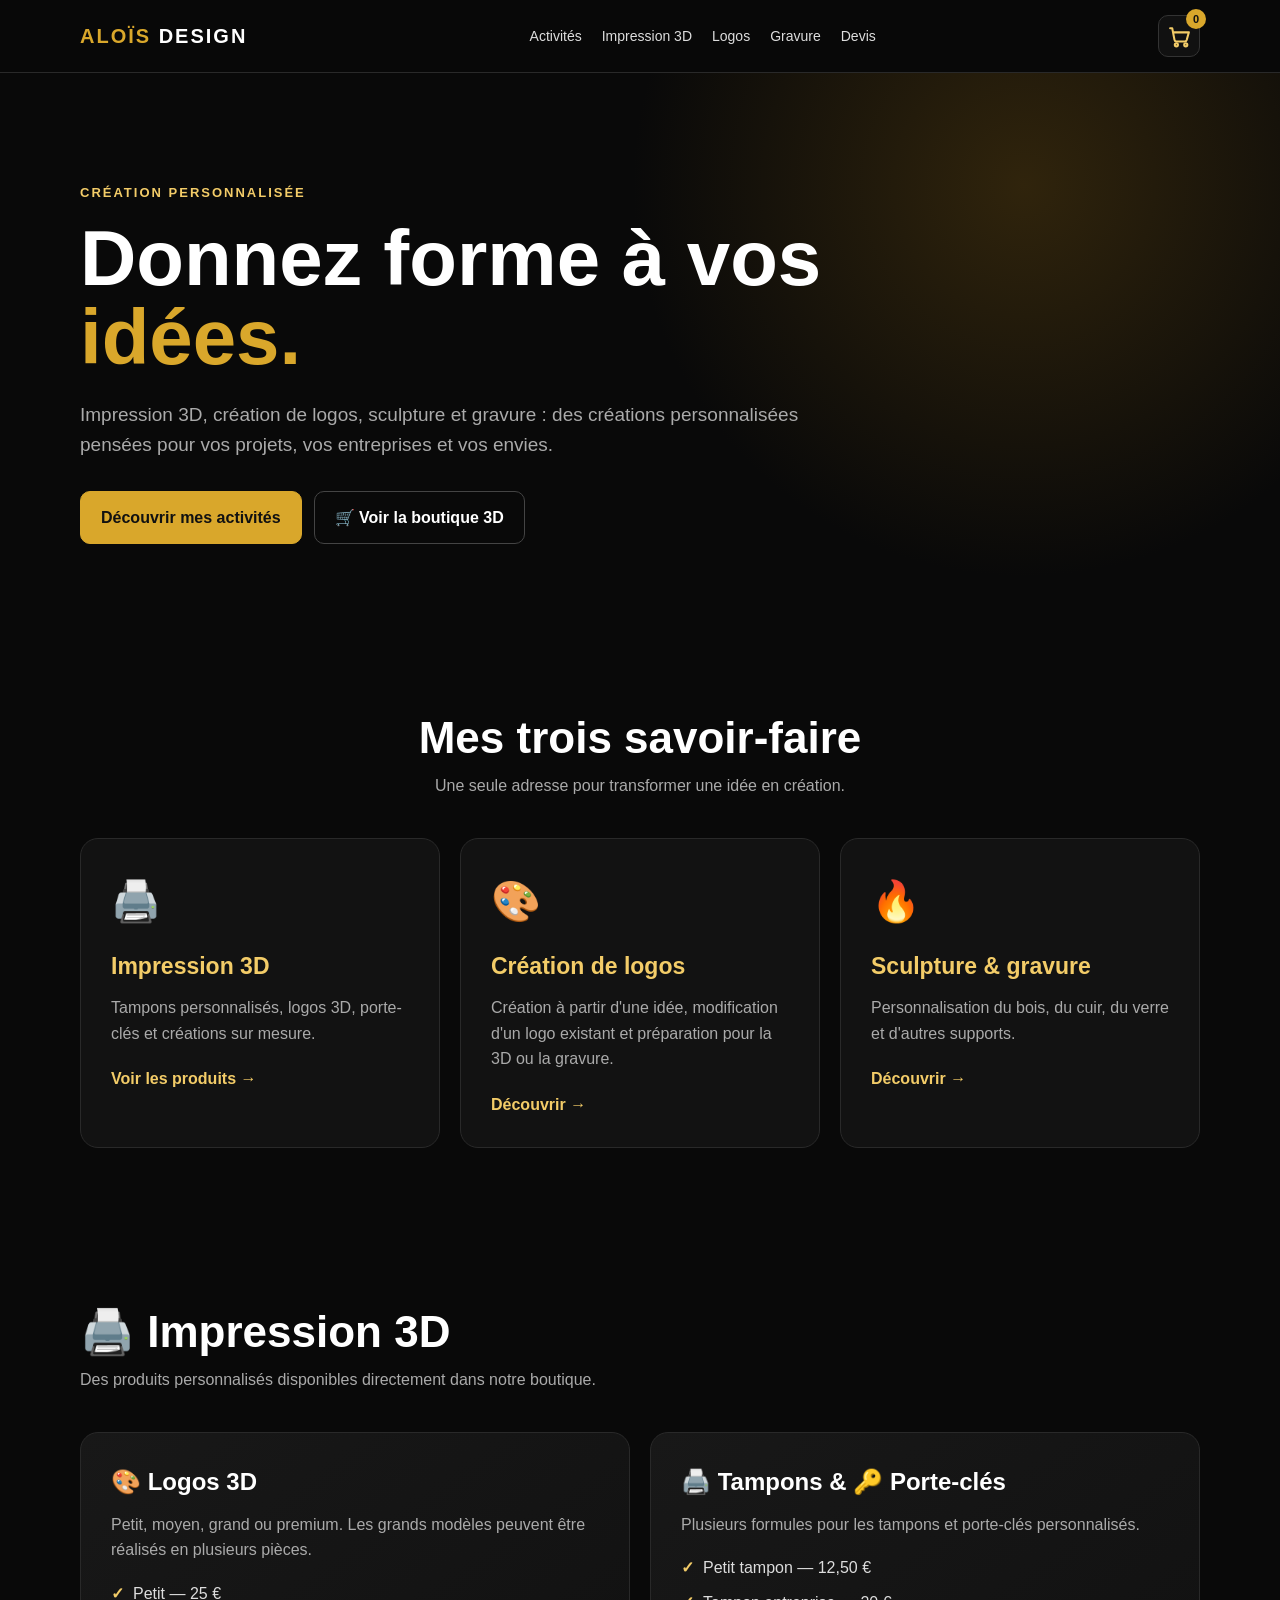
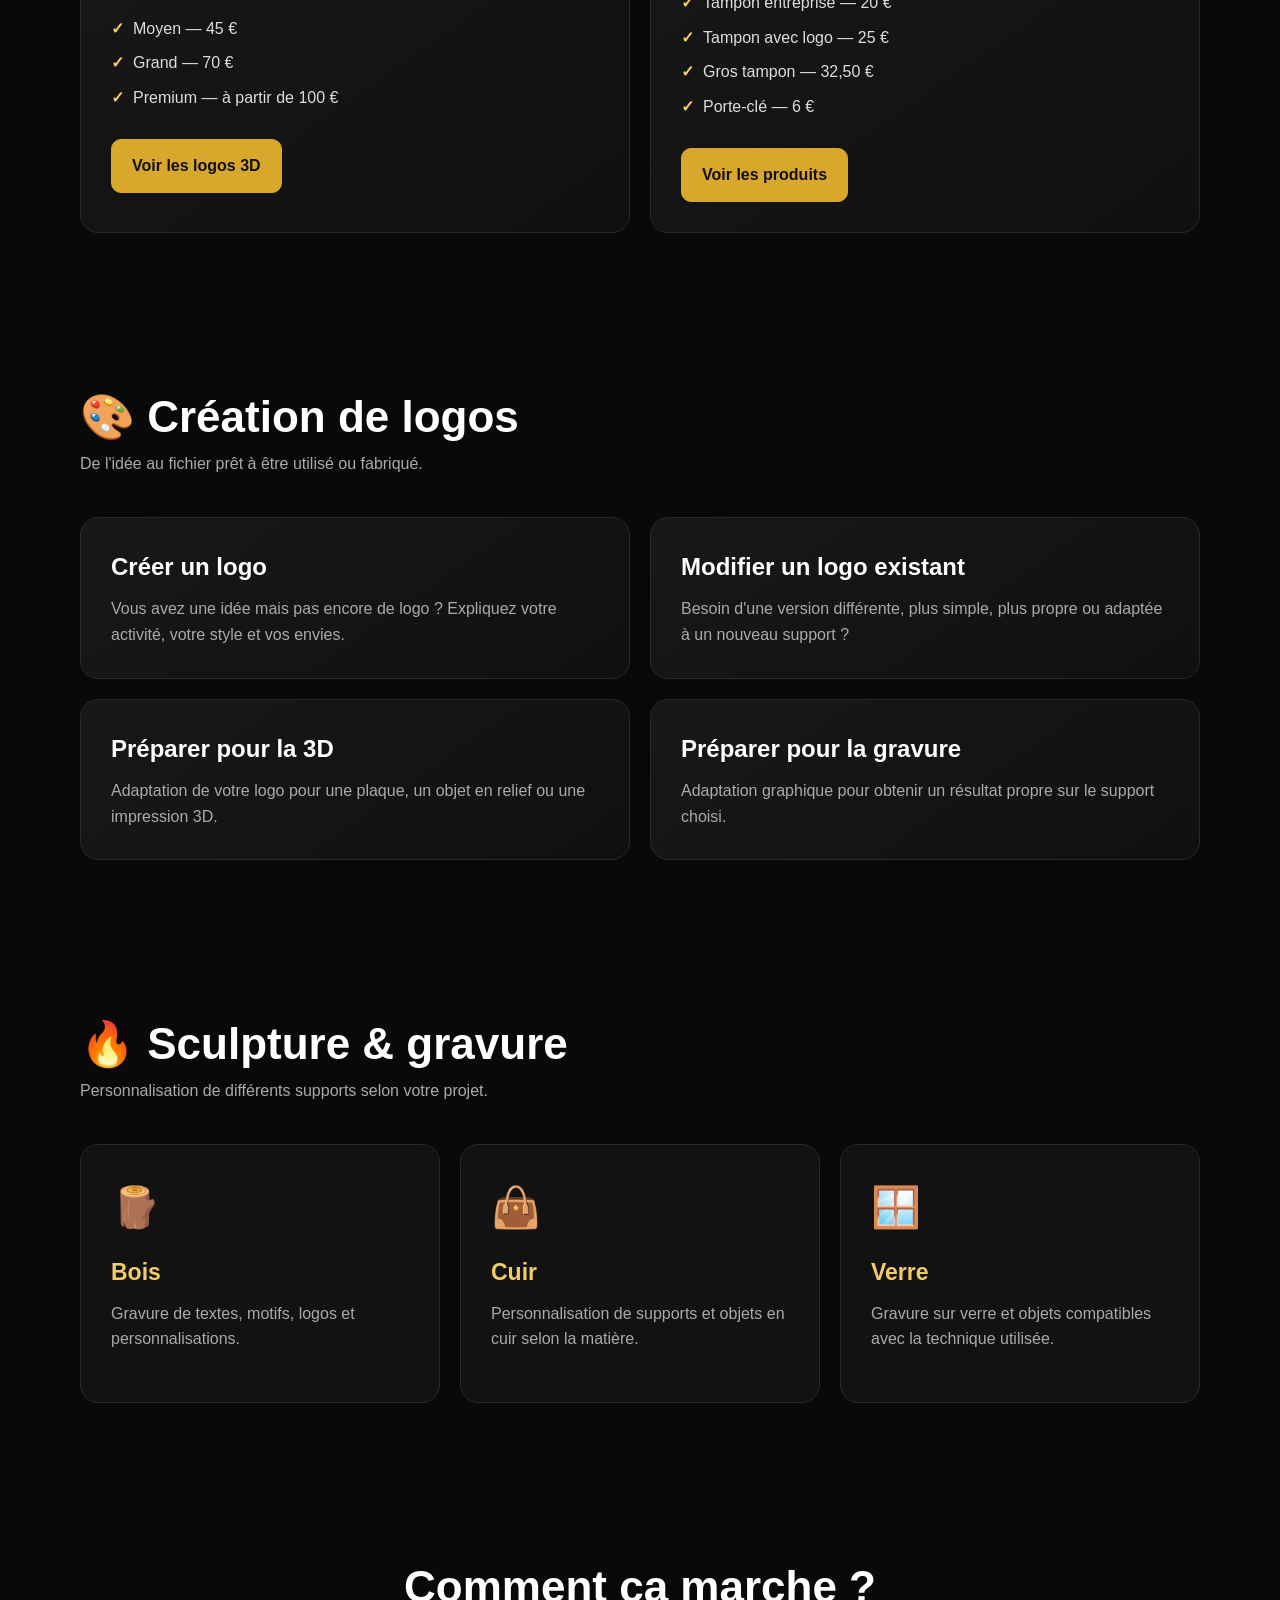
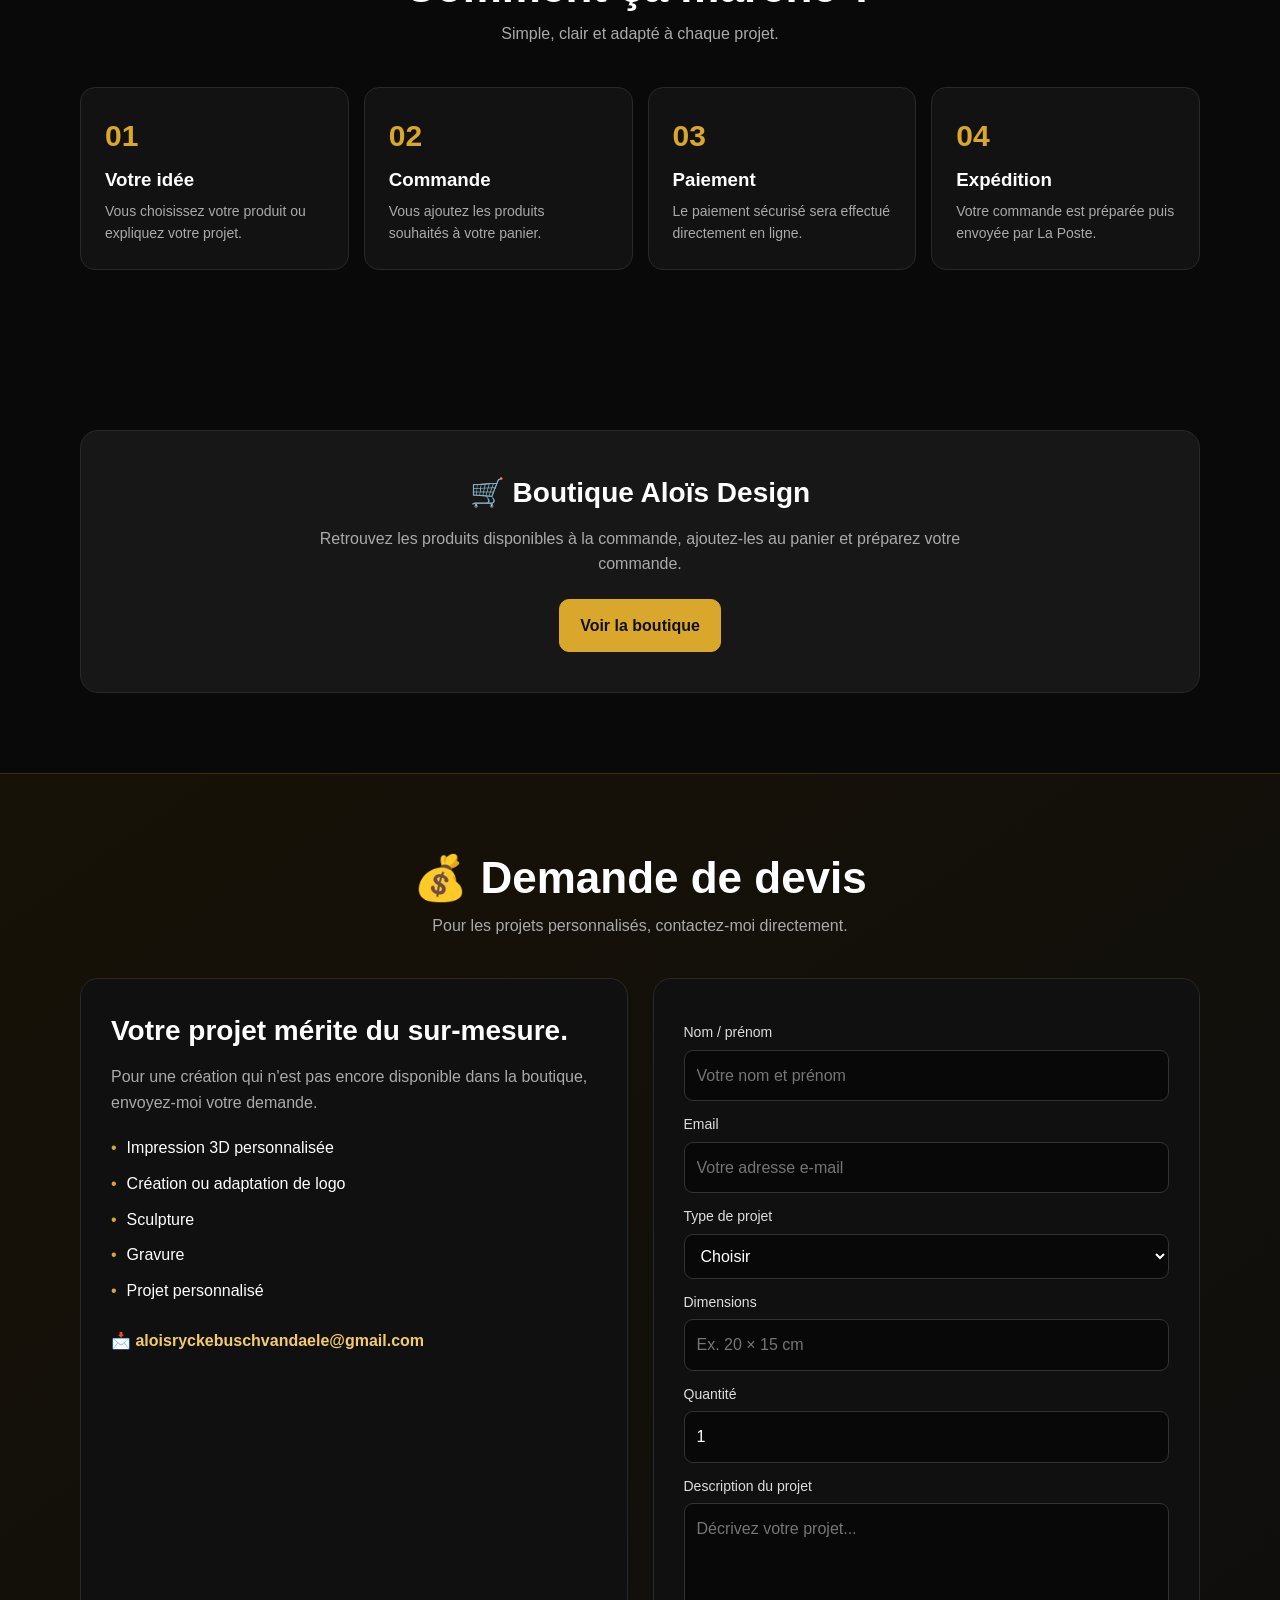
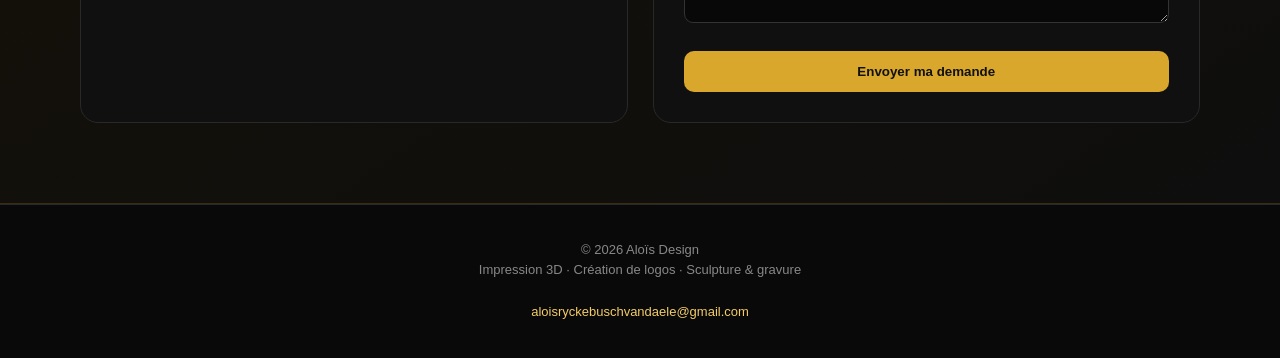
==== commit b0e884c4: "Update index.html" ====
--- a/index.html
+++ b/index.html
@@ -8,7 +8,7 @@
 
   <meta
     name="description"
-    content="Aloïs Design : impression 3D personnalisée, création de logos, sculpture et gravure sur différents supports."
+    content="Aloïs Design : impression 3D personnalisée, création de logos, sculpture et gravure."
   >
 
   <style>
@@ -52,13 +52,13 @@
 
     /* =========================
        HEADER
-    ========================= */
+    ========================== */
 
     header {
       position: sticky;
       top: 0;
       z-index: 100;
-      background: rgba(9, 9, 9, 0.94);
+      background: rgba(9, 9, 9, 0.96);
       backdrop-filter: blur(12px);
       border-bottom: 1px solid var(--border);
     }
@@ -68,7 +68,7 @@
       display: flex;
       align-items: center;
       justify-content: space-between;
-      gap: 20px;
+      gap: 15px;
     }
 
     .logo {
@@ -86,7 +86,7 @@
     .nav-links {
       display: flex;
       align-items: center;
-      gap: 22px;
+      gap: 20px;
       font-size: 14px;
       color: #ddd;
     }
@@ -96,8 +96,55 @@
     }
 
     /* =========================
+       PANIER
+    ========================== */
+
+    .cart-link {
+      position: relative;
+      display: flex;
+      align-items: center;
+      justify-content: center;
+      width: 42px;
+      height: 42px;
+      border: 1px solid #333;
+      border-radius: 10px;
+      background: #111;
+      transition: 0.2s;
+    }
+
+    .cart-link:hover {
+      border-color: var(--gold);
+      transform: translateY(-2px);
+    }
+
+    .cart-icon {
+      width: 25px;
+      height: 25px;
+      fill: none;
+      stroke: var(--gold-light);
+      stroke-width: 2;
+      stroke-linecap: round;
+      stroke-linejoin: round;
+    }
+
+    .cart-count {
+      position: absolute;
+      top: -7px;
+      right: -7px;
+      min-width: 20px;
+      height: 20px;
+      padding: 2px 5px;
+      border-radius: 50%;
+      background: var(--gold);
+      color: #111;
+      font-size: 11px;
+      font-weight: 900;
+      text-align: center;
+    }
+
+    /* =========================
        BOUTONS
-    ========================= */
+    ========================== */
 
     .btn {
       display: inline-block;
@@ -113,6 +160,7 @@
 
     .btn:hover {
       background: var(--gold-light);
+      border-color: var(--gold-light);
     }
 
     .btn-secondary {
@@ -129,7 +177,7 @@
 
     /* =========================
        HERO
-    ========================= */
+    ========================== */
 
     .hero {
       padding: 110px 0 90px;
@@ -176,7 +224,7 @@
 
     /* =========================
        SECTIONS
-    ========================= */
+    ========================== */
 
     section {
       padding: 80px 0;
@@ -202,7 +250,7 @@
 
     /* =========================
        ACTIVITÉS
-    ========================= */
+    ========================== */
 
     .services {
       display: grid;
@@ -246,7 +294,7 @@
 
     /* =========================
        CARTES
-    ========================= */
+    ========================== */
 
     .grid {
       display: grid;
@@ -293,7 +341,7 @@
 
     /* =========================
        ÉTAPES
-    ========================= */
+    ========================== */
 
     .steps {
       display: grid;
@@ -325,7 +373,7 @@
 
     /* =========================
        DEVIS
-    ========================= */
+    ========================== */
 
     .quote {
       background:
@@ -378,7 +426,7 @@
 
     /* =========================
        FORMULAIRE
-    ========================= */
+    ========================== */
 
     form label {
       display: block;
@@ -411,10 +459,6 @@
       resize: vertical;
     }
 
-    input[type="file"] {
-      padding: 9px;
-    }
-
     .small-text {
       font-size: 12px;
       color: #888;
@@ -422,8 +466,8 @@
     }
 
     /* =========================
-       FUTURE COMMANDES
-    ========================= */
+       COMMANDES
+    ========================== */
 
     .future {
       text-align: center;
@@ -446,7 +490,7 @@
 
     /* =========================
        FOOTER
-    ========================= */
+    ========================== */
 
     footer {
       border-top: 1px solid var(--border);
@@ -458,7 +502,7 @@
 
     /* =========================
        MOBILE
-    ========================= */
+    ========================== */
 
     @media (max-width: 850px) {
 
@@ -533,14 +577,37 @@
 
         <div class="nav-links">
           <a href="#activites">Activités</a>
-          <a href="#impression-3d">Impression 3D</a>
+          <a href="impression-3d.html">Impression 3D</a>
           <a href="#logos">Logos</a>
           <a href="#gravure">Gravure</a>
           <a href="#devis">Devis</a>
         </div>
 
-        <a href="#devis" class="btn">
-          Demander un devis
+        <!-- PANIER -->
+
+        <a
+          href="panier.html"
+          class="cart-link"
+          aria-label="Voir le panier"
+        >
+
+          <svg
+            class="cart-icon"
+            viewBox="0 0 24 24"
+          >
+            <circle cx="9" cy="20" r="1.5"></circle>
+            <circle cx="18" cy="20" r="1.5"></circle>
+
+            <path d="M3 4h2l2.2 11.2a2 2 0 0 0 2 1.6h7.8a2 2 0 0 0 1.9-1.4L21 8H6"></path>
+          </svg>
+
+          <span
+            class="cart-count"
+            id="homeCartCount"
+          >
+            0
+          </span>
+
         </a>
 
       </nav>
@@ -580,8 +647,8 @@
             Découvrir mes activités
           </a>
 
-          <a href="#devis" class="btn btn-secondary">
-            Parler de mon projet
+          <a href="impression-3d.html" class="btn btn-secondary">
+            🛒 Voir la boutique 3D
           </a>
 
         </div>
@@ -614,6 +681,8 @@
 
         <div class="services">
 
+          <!-- IMPRESSION 3D -->
+
           <article class="service">
 
             <div class="service-icon">
@@ -625,19 +694,21 @@
             </h3>
 
             <p>
-              Tampons personnalisés, logos en relief
-              et créations 3D réalisées selon votre projet.
+              Tampons personnalisés, logos 3D,
+              porte-clés et créations sur mesure.
             </p>
 
             <a
-              href="#impression-3d"
+              href="impression-3d.html"
               class="service-link"
             >
-              Découvrir →
+              Voir les produits →
             </a>
 
           </article>
 
+
+          <!-- LOGOS -->
 
           <article class="service">
 
@@ -665,6 +736,8 @@
           </article>
 
 
+          <!-- GRAVURE -->
+
           <article class="service">
 
             <div class="service-icon">
@@ -676,8 +749,8 @@
             </h3>
 
             <p>
-              Personnalisation du bois, du cuir, du verre
-              et d'autres supports.
+              Personnalisation du bois, du cuir,
+              du verre et d'autres supports.
             </p>
 
             <a
@@ -711,8 +784,8 @@
           </h2>
 
           <p>
-            Des objets personnalisés, du petit détail
-            à la pièce unique.
+            Des produits personnalisés disponibles directement
+            dans notre boutique.
           </p>
 
         </div>
@@ -723,28 +796,28 @@
           <article class="card">
 
             <h3>
-              Tampons personnalisés
+              🎨 Logos 3D
             </h3>
 
             <p>
-              Texte, logo ou combinaison des deux,
-              préparés pour la fabrication.
+              Petit, moyen, grand ou premium.
+              Les grands modèles peuvent être réalisés
+              en plusieurs pièces.
             </p>
 
             <ul>
-              <li>Tampon avec texte</li>
-              <li>Tampon avec logo</li>
-              <li>Logo + texte</li>
-              <li>Différentes dimensions</li>
-              <li>Petites quantités possibles</li>
+              <li>Petit — 25 €</li>
+              <li>Moyen — 45 €</li>
+              <li>Grand — 70 €</li>
+              <li>Premium — à partir de 100 €</li>
             </ul>
 
             <a
-              href="tampons.html"
+              href="impression-3d.html"
               class="btn"
               style="margin-top: 20px;"
             >
-              Voir les tampons
+              Voir les logos 3D
             </a>
 
           </article>
@@ -753,28 +826,28 @@
           <article class="card">
 
             <h3>
-              Logos & créations 3D
+              🖨️ Tampons & 🔑 Porte-clés
             </h3>
 
             <p>
-              Transformation d'une identité visuelle
-              ou d'une idée en objet, plaque ou pièce en relief.
+              Plusieurs formules pour les tampons
+              et porte-clés personnalisés.
             </p>
 
             <ul>
-              <li>Logo en relief</li>
-              <li>Plaque 3D</li>
-              <li>Création personnalisée</li>
-              <li>Petites séries</li>
-              <li>Projet sur mesure</li>
+              <li>Petit tampon — 12,50 €</li>
+              <li>Tampon entreprise — 20 €</li>
+              <li>Tampon avec logo — 25 €</li>
+              <li>Gros tampon — 32,50 €</li>
+              <li>Porte-clé — 6 €</li>
             </ul>
 
             <a
-              href="#devis"
-              class="btn btn-secondary"
+              href="impression-3d.html"
+              class="btn"
               style="margin-top: 20px;"
             >
-              Demander un devis
+              Voir les produits
             </a>
 
           </article>
@@ -873,7 +946,7 @@
 
 
     <!-- =========================
-         SCULPTURE & GRAVURE
+         GRAVURE
     ========================== -->
 
     <section id="gravure">
@@ -908,7 +981,7 @@
 
             <p>
               Gravure de textes, motifs, logos
-              et personnalisations sur pièces adaptées.
+              et personnalisations.
             </p>
 
           </article>
@@ -943,29 +1016,11 @@
             </h3>
 
             <p>
-              Gravure sur verre, verres et autres objets
-              compatibles avec la technique utilisée.
+              Gravure sur verre et objets compatibles
+              avec la technique utilisée.
             </p>
 
           </article>
-
-        </div>
-
-
-        <div
-          class="card"
-          style="margin-top: 20px;"
-        >
-
-          <h3>
-            Un autre support ?
-          </h3>
-
-          <p>
-            Si votre matériau n'est pas dans la liste,
-            décrivez-le dans votre demande de devis.
-            Chaque projet peut être étudié au cas par cas.
-          </p>
 
         </div>
 
@@ -998,73 +1053,27 @@
         <div class="steps">
 
           <div class="step">
-
-            <div class="step-number">
-              01
-            </div>
-
-            <h3>
-              Votre idée
-            </h3>
-
-            <p>
-              Vous expliquez ce que vous souhaitez réaliser.
-            </p>
-
+            <div class="step-number">01</div>
+            <h3>Votre idée</h3>
+            <p>Vous choisissez votre produit ou expliquez votre projet.</p>
           </div>
 
-
           <div class="step">
-
-            <div class="step-number">
-              02
-            </div>
-
-            <h3>
-              Étude
-            </h3>
-
-            <p>
-              Le projet, le matériau, les dimensions
-              et la quantité sont étudiés.
-            </p>
-
+            <div class="step-number">02</div>
+            <h3>Commande</h3>
+            <p>Vous ajoutez les produits souhaités à votre panier.</p>
           </div>
 
-
           <div class="step">
-
-            <div class="step-number">
-              03
-            </div>
-
-            <h3>
-              Devis
-            </h3>
-
-            <p>
-              Vous recevez les informations et le prix
-              adaptés à votre projet.
-            </p>
-
+            <div class="step-number">03</div>
+            <h3>Paiement</h3>
+            <p>Le paiement sécurisé sera effectué directement en ligne.</p>
           </div>
 
-
           <div class="step">
-
-            <div class="step-number">
-              04
-            </div>
-
-            <h3>
-              Création
-            </h3>
-
-            <p>
-              Après validation, la création est préparée
-              puis fabriquée.
-            </p>
-
+            <div class="step-number">04</div>
+            <h3>Expédition</h3>
+            <p>Votre commande est préparée puis envoyée par La Poste.</p>
           </div>
 
         </div>
@@ -1075,7 +1084,7 @@
 
 
     <!-- =========================
-         FUTURES COMMANDES
+         BOUTIQUE
     ========================== -->
 
     <section>
@@ -1085,20 +1094,21 @@
         <div class="future">
 
           <h3>
-            🛒 Commandes en ligne
+            🛒 Boutique Aloïs Design
           </h3>
 
           <p>
-            Les produits avec un prix défini pourront
-            progressivement être commandés directement
-            depuis le site.
+            Retrouvez les produits disponibles à la commande,
+            ajoutez-les au panier et préparez votre commande.
           </p>
 
-          <p style="margin-top: 12px;">
-            <strong>
-              Boutique et paiement en ligne : bientôt disponibles.
-            </strong>
-          </p>
+          <a
+            href="impression-3d.html"
+            class="btn"
+            style="margin-top: 22px;"
+          >
+            Voir la boutique
+          </a>
 
         </div>
 
@@ -1108,7 +1118,7 @@
 
 
     <!-- =========================
-         DEMANDE DE DEVIS
+         DEVIS
     ========================== -->
 
     <section
@@ -1125,8 +1135,7 @@
           </h2>
 
           <p>
-            Pour les projets personnalisés, indiquez-moi
-            les informations nécessaires.
+            Pour les projets personnalisés, contactez-moi directement.
           </p>
 
         </div>
@@ -1144,37 +1153,30 @@
             </h3>
 
             <p>
-              Utilisez ce formulaire pour les demandes
-              qui nécessitent une étude ou un prix personnalisé.
+              Pour une création qui n'est pas encore disponible
+              dans la boutique, envoyez-moi votre demande.
             </p>
 
             <ul>
 
-              <li>
-                Impression 3D personnalisée
-              </li>
-
-              <li>
-                Création ou adaptation de logo
-              </li>
-
-              <li>
-                Sculpture et gravure
-              </li>
-
-              <li>
-                Projet sur un matériau particulier
-              </li>
-
-              <li>
-                Petite ou moyenne quantité
-              </li>
+              <li>Impression 3D personnalisée</li>
+              <li>Création ou adaptation de logo</li>
+              <li>Sculpture</li>
+              <li>Gravure</li>
+              <li>Projet personnalisé</li>
 
             </ul>
 
             <p style="margin-top: 25px;">
-              📩 L'adresse e-mail est utilisée uniquement
-              pour les demandes de devis.
+
+              📩
+              <a
+                href="mailto:aloisryckebuschvandaele@gmail.com"
+                style="color: var(--gold-light); font-weight: bold;"
+              >
+                aloisryckebuschvandaele@gmail.com
+              </a>
+
             </p>
 
           </div>
@@ -1184,15 +1186,8 @@
 
           <div class="quote-form">
 
-            <!--
-              IMPORTANT :
-              Le formulaire ci-dessous est une base.
-              Pour recevoir automatiquement les fichiers joints,
-              il faudra ensuite le connecter à un service de formulaire.
-            -->
-
             <form
-              action="mailto:TON-EMAIL-ICI"
+              action="mailto:aloisryckebuschvandaele@gmail.com"
               method="post"
               enctype="text/plain"
             >
@@ -1219,7 +1214,7 @@
                 id="email"
                 name="Email"
                 required
-                placeholder="aloisryckebuschvandaele@gmail.com"
+                placeholder="Votre adresse e-mail"
               >
 
 
@@ -1264,18 +1259,6 @@
               </select>
 
 
-              <label for="materiau">
-                Matériau / support
-              </label>
-
-              <input
-                type="text"
-                id="materiau"
-                name="Matériau / support"
-                placeholder="Ex. PLA, bois, cuir, verre..."
-              >
-
-
               <label for="dimensions">
                 Dimensions
               </label>
@@ -1284,7 +1267,7 @@
                 type="text"
                 id="dimensions"
                 name="Dimensions"
-                placeholder="Ex. 80 × 50 mm"
+                placeholder="Ex. 20 × 15 cm"
               >
 
 
@@ -1309,24 +1292,8 @@
                 id="description"
                 name="Description"
                 required
-                placeholder="Décrivez votre idée, le rendu souhaité, les couleurs, etc."
+                placeholder="Décrivez votre projet..."
               ></textarea>
-
-
-              <label for="fichier">
-                Image / logo
-              </label>
-
-              <input
-                type="file"
-                id="fichier"
-                name="Image / logo"
-                accept=".png,.jpg,.jpeg,.svg,.pdf"
-              >
-
-              <div class="small-text">
-                Formats conseillés : PNG, JPG, SVG ou PDF.
-              </div>
 
 
               <button
@@ -1338,7 +1305,7 @@
                   border: none;
                 "
               >
-                Préparer ma demande de devis
+                Envoyer ma demande
               </button>
 
             </form>
@@ -1368,10 +1335,58 @@
 
       Impression 3D · Création de logos · Sculpture & gravure
 
+      <br><br>
+
+      <a
+        href="mailto:aloisryckebuschvandaele@gmail.com"
+        style="color: var(--gold-light);"
+      >
+        aloisryckebuschvandaele@gmail.com
+      </a>
+
     </div>
 
   </footer>
 
+
+  <!-- =========================
+       PANIER : COMPTEUR
+  ========================== -->
+
+  <script>
+
+    function updateHomeCartCount() {
+
+      const cartCount =
+        document.getElementById("homeCartCount");
+
+      let cart = [];
+
+      try {
+        cart = JSON.parse(
+          localStorage.getItem("aloisDesignCart")
+        ) || [];
+      } catch (error) {
+        cart = [];
+      }
+
+      let count = 0;
+
+      cart.forEach(item => {
+        count += Number(item.quantity) || 0;
+      });
+
+      cartCount.textContent = count;
+    }
+
+    updateHomeCartCount();
+
+    window.addEventListener(
+      "storage",
+      updateHomeCartCount
+    );
+
+  </script>
 
 </body>
 </html>
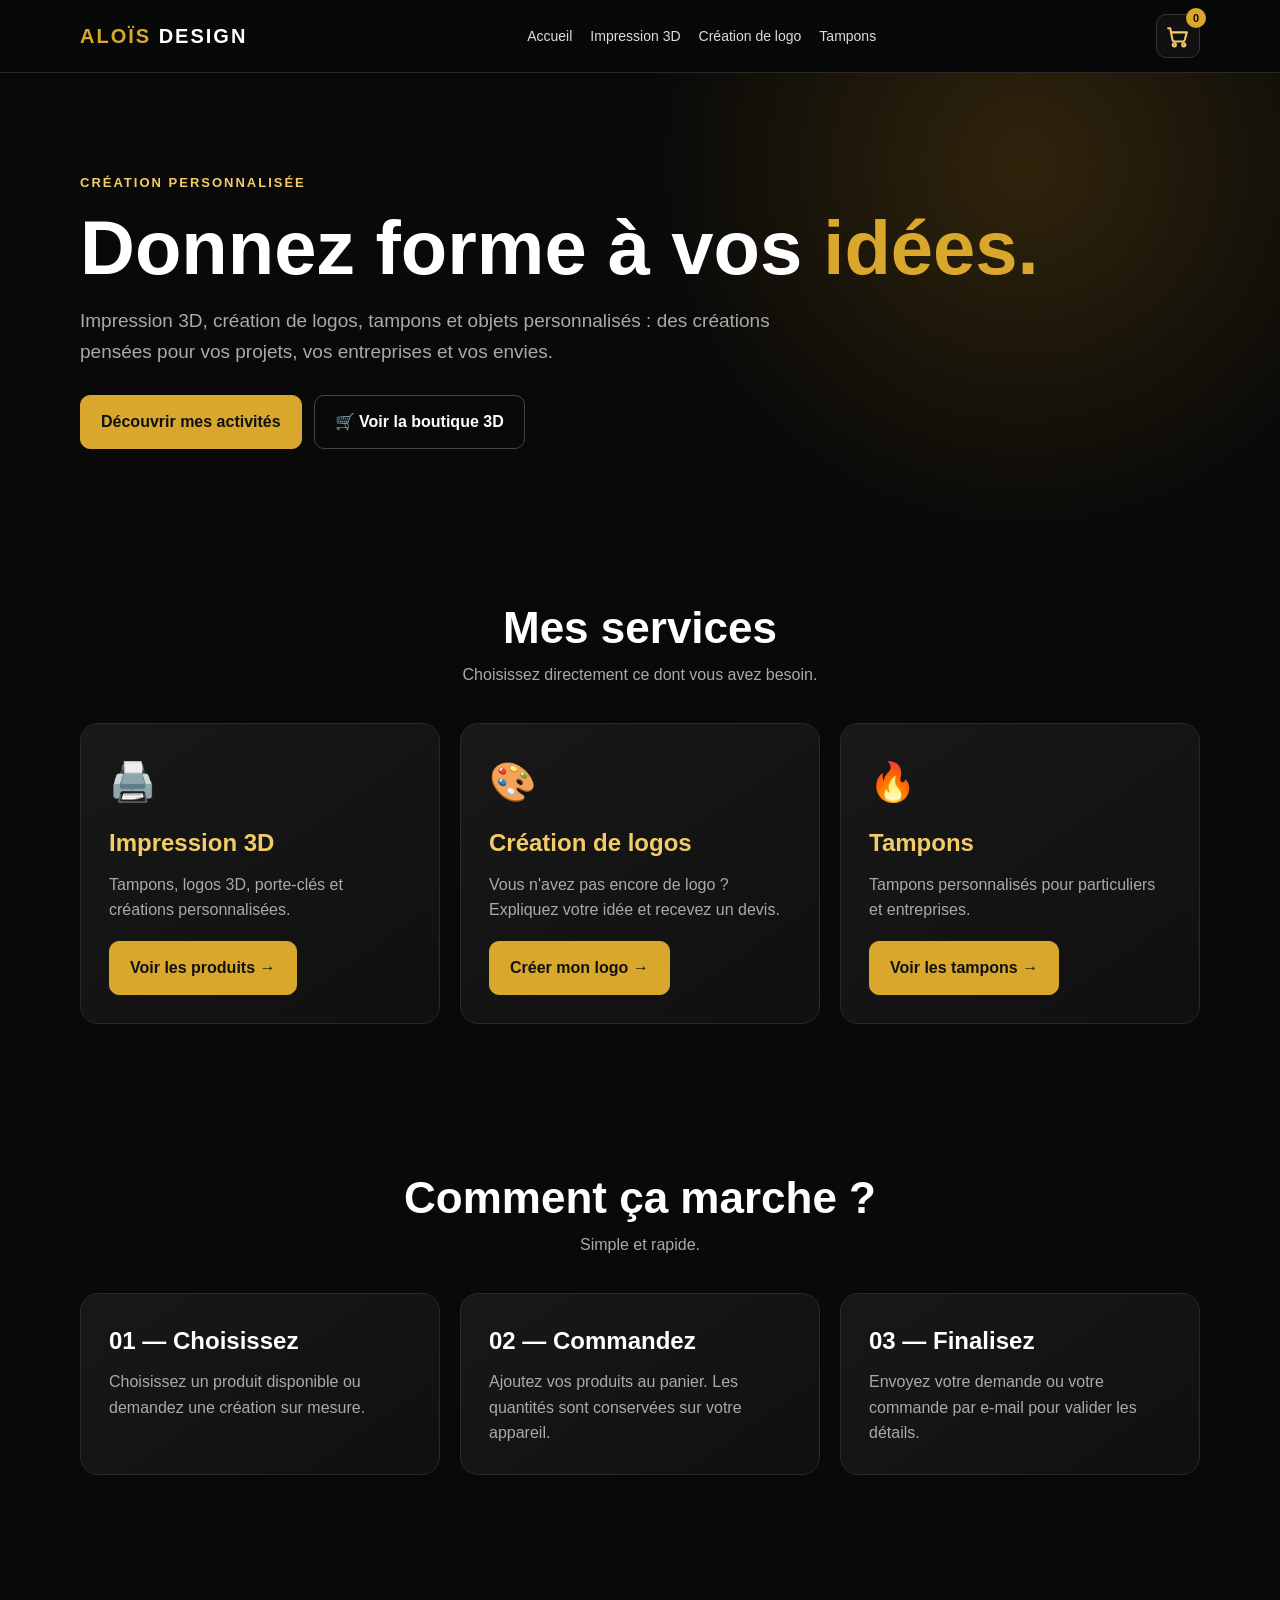
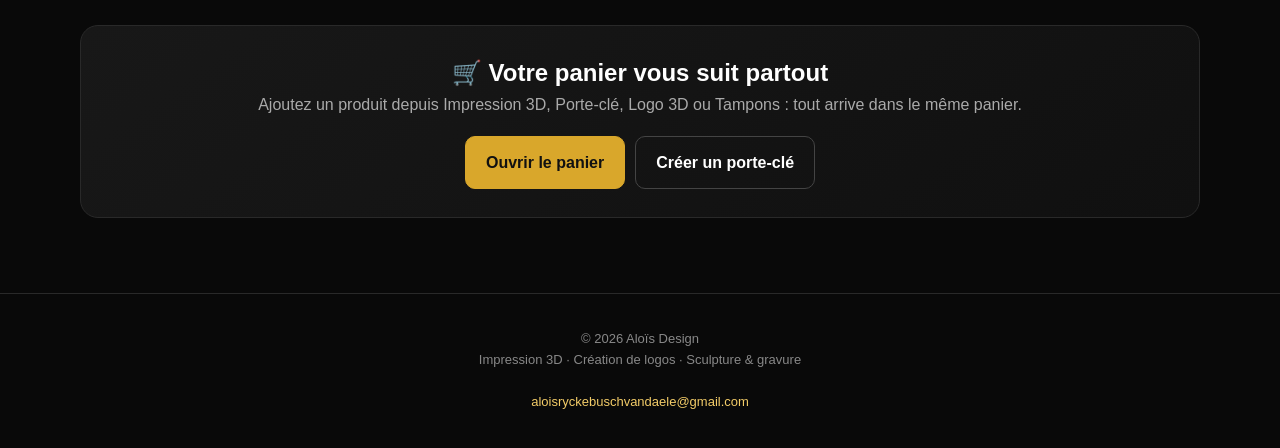
==== commit eccfc6fb: "Update index.html" ====
--- a/index.html
+++ b/index.html
@@ -1,32 +1,39 @@
 <!DOCTYPE html>
 <html lang="fr">
+
 <head>
+
   <meta charset="UTF-8">
-  <meta name="viewport" content="width=device-width, initial-scale=1.0">
-
-  <title>Aloïs Design | Impression 3D, Logos & Gravure</title>
+
+  <meta
+    name="viewport"
+    content="width=device-width, initial-scale=1.0"
+  >
+
+  <title>Accueil | Aloïs Design</title>
 
   <meta
     name="description"
-    content="Aloïs Design : impression 3D personnalisée, création de logos, sculpture et gravure."
+    content="Aloïs Design : impression 3D, logos, tampons et créations personnalisées."
   >
 
   <style>
+
     :root {
       --bg: #090909;
-      --bg-light: #121212;
+      --bg2: #121212;
       --card: #171717;
       --gold: #d9a72b;
-      --gold-light: #f3cc68;
-      --white: #ffffff;
-      --gray: #aaaaaa;
+      --gold2: #f3cc68;
+      --white: #fff;
+      --gray: #aaa;
       --border: #292929;
     }
 
     * {
+      box-sizing: border-box;
       margin: 0;
       padding: 0;
-      box-sizing: border-box;
     }
 
     html {
@@ -41,8 +48,8 @@
     }
 
     a {
+      text-decoration: none;
       color: inherit;
-      text-decoration: none;
     }
 
     .container {
@@ -58,41 +65,56 @@
       position: sticky;
       top: 0;
       z-index: 100;
+
       background: rgba(9, 9, 9, 0.96);
+
       backdrop-filter: blur(12px);
+
       border-bottom: 1px solid var(--border);
     }
 
     nav {
       min-height: 72px;
+
       display: flex;
+
       align-items: center;
+
       justify-content: space-between;
+
       gap: 15px;
     }
 
     .logo {
       font-size: 20px;
+
       font-weight: 900;
+
       letter-spacing: 2px;
+
       color: var(--gold);
+
       white-space: nowrap;
     }
 
     .logo span {
-      color: white;
+      color: #fff;
     }
 
     .nav-links {
       display: flex;
+
+      gap: 18px;
+
       align-items: center;
-      gap: 20px;
+
+      color: #ddd;
+
       font-size: 14px;
-      color: #ddd;
     }
 
     .nav-links a:hover {
-      color: var(--gold-light);
+      color: var(--gold2);
     }
 
     /* =========================
@@ -101,44 +123,65 @@
 
     .cart-link {
       position: relative;
+
+      width: 44px;
+      height: 44px;
+
       display: flex;
+
       align-items: center;
+
       justify-content: center;
-      width: 42px;
-      height: 42px;
+
       border: 1px solid #333;
+
       border-radius: 10px;
+
       background: #111;
-      transition: 0.2s;
     }
 
     .cart-link:hover {
       border-color: var(--gold);
-      transform: translateY(-2px);
     }
 
     .cart-icon {
       width: 25px;
       height: 25px;
+
       fill: none;
-      stroke: var(--gold-light);
+
+      stroke: var(--gold2);
+
       stroke-width: 2;
+
       stroke-linecap: round;
+
       stroke-linejoin: round;
     }
 
     .cart-count {
       position: absolute;
+
       top: -7px;
+
       right: -7px;
+
       min-width: 20px;
+
       height: 20px;
+
       padding: 2px 5px;
+
       border-radius: 50%;
+
       background: var(--gold);
+
       color: #111;
+
       font-size: 11px;
+
       font-weight: 900;
+
       text-align: center;
     }
 
@@ -148,31 +191,40 @@
 
     .btn {
       display: inline-block;
+
       padding: 13px 20px;
+
       border-radius: 10px;
+
       background: var(--gold);
+
       border: 1px solid var(--gold);
+
       color: #111;
+
       font-weight: 900;
+
       cursor: pointer;
-      transition: 0.2s;
     }
 
     .btn:hover {
-      background: var(--gold-light);
-      border-color: var(--gold-light);
-    }
-
-    .btn-secondary {
+      background: var(--gold2);
+
+      border-color: var(--gold2);
+    }
+
+    .btn.secondary {
       background: transparent;
+
       border-color: #444;
-      color: white;
-    }
-
-    .btn-secondary:hover {
+
+      color: #fff;
+    }
+
+    .btn.secondary:hover {
       border-color: var(--gold);
-      color: var(--gold-light);
-      background: transparent;
+
+      color: var(--gold2);
     }
 
     /* =========================
@@ -180,7 +232,8 @@
     ========================== */
 
     .hero {
-      padding: 110px 0 90px;
+      padding: 100px 0 80px;
+
       background:
         radial-gradient(
           circle at 80% 20%,
@@ -190,19 +243,25 @@
     }
 
     .kicker {
-      color: var(--gold-light);
+      color: var(--gold2);
+
       text-transform: uppercase;
+
       letter-spacing: 2px;
+
       font-size: 13px;
+
       font-weight: 800;
+
       margin-bottom: 15px;
     }
 
-    .hero h1 {
-      font-size: clamp(42px, 7vw, 78px);
+    h1 {
+      font-size: clamp(42px, 7vw, 76px);
+
       line-height: 1.02;
-      max-width: 850px;
-      margin-bottom: 22px;
+
+      margin-bottom: 20px;
     }
 
     .hero h1 span {
@@ -210,16 +269,21 @@
     }
 
     .hero p {
-      max-width: 730px;
+      max-width: 760px;
+
       color: var(--gray);
+
       font-size: 19px;
     }
 
     .hero-buttons {
       display: flex;
+
+      gap: 12px;
+
       flex-wrap: wrap;
-      gap: 12px;
-      margin-top: 30px;
+
+      margin-top: 28px;
     }
 
     /* =========================
@@ -227,11 +291,11 @@
     ========================== */
 
     section {
-      padding: 80px 0;
+      padding: 75px 0;
     }
 
     .section-title {
-      margin-bottom: 40px;
+      margin-bottom: 35px;
     }
 
     .section-title.center {
@@ -240,7 +304,9 @@
 
     .section-title h2 {
       font-size: clamp(30px, 4vw, 44px);
+
       line-height: 1.1;
+
       margin-bottom: 10px;
     }
 
@@ -249,179 +315,119 @@
     }
 
     /* =========================
-       ACTIVITÉS
+       GRILLES
     ========================== */
 
-    .services {
+    .grid {
       display: grid;
-      grid-template-columns: repeat(3, 1fr);
+
+      grid-template-columns:
+        repeat(2, 1fr);
+
       gap: 20px;
     }
 
-    .service {
-      padding: 30px;
-      border: 1px solid var(--border);
-      background: var(--bg-light);
-      border-radius: 18px;
-      transition: 0.2s;
-    }
-
-    .service:hover {
-      transform: translateY(-5px);
-      border-color: #4a3a15;
-    }
-
-    .service-icon {
-      font-size: 40px;
-      margin-bottom: 15px;
-    }
-
-    .service h3 {
-      font-size: 23px;
-      color: var(--gold-light);
-      margin-bottom: 10px;
-    }
-
-    .service p {
-      color: var(--gray);
-      margin-bottom: 20px;
-    }
-
-    .service-link {
-      color: var(--gold-light);
-      font-weight: 800;
+    .grid3 {
+      display: grid;
+
+      grid-template-columns:
+        repeat(3, 1fr);
+
+      gap: 20px;
     }
 
     /* =========================
        CARTES
     ========================== */
 
-    .grid {
-      display: grid;
-      grid-template-columns: repeat(2, 1fr);
-      gap: 20px;
-    }
-
-    .card {
-      padding: 30px;
+    .card,
+    .service,
+    .form-box {
+      padding: 28px;
+
       border: 1px solid var(--border);
-      background: linear-gradient(
-        145deg,
-        #181818,
-        #101010
-      );
-      border-radius: 18px;
-    }
-
-    .card h3 {
-      font-size: 24px;
-      margin-bottom: 10px;
-    }
-
-    .card p {
-      color: var(--gray);
-    }
-
-    .card ul {
-      list-style: none;
-      margin-top: 18px;
-    }
-
-    .card li {
-      margin: 9px 0;
-      color: #ddd;
-    }
-
-    .card li::before {
-      content: "✓";
-      color: var(--gold-light);
-      font-weight: bold;
-      margin-right: 9px;
-    }
-
-    /* =========================
-       ÉTAPES
-    ========================== */
-
-    .steps {
-      display: grid;
-      grid-template-columns: repeat(4, 1fr);
-      gap: 15px;
-    }
-
-    .step {
-      padding: 24px;
-      border: 1px solid var(--border);
-      background: var(--bg-light);
-      border-radius: 15px;
-    }
-
-    .step-number {
-      color: var(--gold);
-      font-size: 30px;
-      font-weight: 900;
-    }
-
-    .step h3 {
-      margin: 5px 0;
-    }
-
-    .step p {
-      color: var(--gray);
-      font-size: 14px;
-    }
-
-    /* =========================
-       DEVIS
-    ========================== */
-
-    .quote {
+
       background:
         linear-gradient(
           145deg,
-          #171207,
-          #0e0e0e
+          #181818,
+          #101010
         );
-      border-top: 1px solid #392c10;
-      border-bottom: 1px solid #392c10;
-    }
-
-    .quote-container {
-      display: grid;
-      grid-template-columns: 1fr 1fr;
-      gap: 25px;
-    }
-
-    .quote-info,
-    .quote-form {
-      padding: 30px;
-      border: 1px solid var(--border);
+
       border-radius: 18px;
-      background: #101010;
-    }
-
-    .quote-info h3 {
-      font-size: 28px;
-      margin-bottom: 10px;
-    }
-
-    .quote-info p {
+    }
+
+    .card h3,
+    .service h3 {
+      font-size: 24px;
+
+      margin-bottom: 9px;
+    }
+
+    .card p,
+    .service p {
       color: var(--gray);
-      margin-bottom: 20px;
-    }
-
-    .quote-info ul {
+    }
+
+    .card ul {
       list-style: none;
-    }
-
-    .quote-info li {
-      margin: 10px 0;
-    }
-
-    .quote-info li::before {
-      content: "•";
-      color: var(--gold);
-      margin-right: 10px;
+
+      margin-top: 15px;
+    }
+
+    .card li {
+      margin: 8px 0;
+
+      color: #ddd;
+    }
+
+    .card li::before {
+      content: "✓";
+
+      color: var(--gold2);
+
+      font-weight: bold;
+
+      margin-right: 9px;
+    }
+
+    .service:hover,
+    .card:hover {
+      border-color: #4a3a15;
+
+      transform: translateY(-2px);
+
+      transition: 0.2s;
+    }
+
+    .service-icon {
+      font-size: 38px;
+
+      margin-bottom: 12px;
+    }
+
+    .service h3 {
+      color: var(--gold2);
+    }
+
+    .price {
+      font-size: 26px;
+
+      font-weight: 900;
+
+      color: var(--gold2);
+
+      margin: 15px 0;
+    }
+
+    .actions {
+      display: flex;
+
+      gap: 10px;
+
+      flex-wrap: wrap;
+
+      margin-top: 18px;
     }
 
     /* =========================
@@ -430,62 +436,66 @@
 
     form label {
       display: block;
+
       margin: 12px 0 6px;
+
+      color: #ddd;
+
       font-size: 14px;
-      color: #ddd;
     }
 
     input,
     select,
     textarea {
       width: 100%;
+
       padding: 12px;
+
       border-radius: 9px;
+
       border: 1px solid #333;
+
       background: #080808;
-      color: white;
+
+      color: #fff;
+
       font: inherit;
+    }
+
+    textarea {
+      min-height: 130px;
+
+      resize: vertical;
     }
 
     input:focus,
     select:focus,
     textarea:focus {
       outline: 1px solid var(--gold);
+
       border-color: var(--gold);
     }
 
-    textarea {
-      min-height: 120px;
-      resize: vertical;
-    }
-
-    .small-text {
-      font-size: 12px;
-      color: #888;
-      margin-top: 6px;
-    }
-
     /* =========================
-       COMMANDES
+       NOTICE
     ========================== */
 
-    .future {
-      text-align: center;
-      border: 1px solid var(--border);
-      border-radius: 18px;
-      padding: 40px;
-      background: var(--card);
-    }
-
-    .future h3 {
-      font-size: 28px;
-      margin-bottom: 10px;
-    }
-
-    .future p {
-      max-width: 650px;
-      margin: auto;
-      color: var(--gray);
+    .notice {
+      padding: 15px 18px;
+
+      border: 1px solid #4a3a15;
+
+      background: #171207;
+
+      border-radius: 12px;
+
+      color: #ddd;
+
+      margin: 20px 0;
+    }
+
+    .gold {
+      color: var(--gold2);
     }
 
     /* =========================
@@ -494,10 +504,79 @@
 
     footer {
       border-top: 1px solid var(--border);
+
       padding: 35px 0;
+
       text-align: center;
+
       color: #888;
+
       font-size: 13px;
+    }
+
+    /* =========================
+       PANIER
+    ========================== */
+
+    .table-wrap {
+      overflow: auto;
+    }
+
+    .cart-table {
+      width: 100%;
+
+      border-collapse: collapse;
+    }
+
+    .cart-table th,
+    .cart-table td {
+      padding: 14px 10px;
+
+      border-bottom: 1px solid var(--border);
+
+      text-align: left;
+    }
+
+    .cart-table th {
+      color: var(--gold2);
+    }
+
+    .qty {
+      width: 75px;
+    }
+
+    .total-box {
+      margin-top: 25px;
+
+      padding: 25px;
+
+      border: 1px solid var(--border);
+
+      border-radius: 16px;
+
+      background: #101010;
+
+      display: flex;
+
+      justify-content: space-between;
+
+      align-items: center;
+
+      gap: 15px;
+    }
+
+    .preview {
+      display: none;
+
+      margin-top: 15px;
+
+      max-width: 220px;
+
+      max-height: 220px;
+
+      border-radius: 12px;
+
+      border: 1px solid var(--border);
     }
 
     /* =========================
@@ -510,20 +589,25 @@
         display: none;
       }
 
+      .grid,
+      .grid3 {
+        grid-template-columns: 1fr;
+      }
+
       .hero {
-        padding-top: 75px;
-      }
-
-      .services,
-      .steps,
-      .quote-container,
-      .grid {
-        grid-template-columns: 1fr;
+        padding-top: 70px;
       }
 
       .hero h1 {
         font-size: 48px;
       }
+
+      .total-box {
+        flex-direction: column;
+
+        align-items: stretch;
+      }
+
     }
 
     @media (max-width: 500px) {
@@ -536,74 +620,104 @@
         font-size: 42px;
       }
 
-      .hero p {
-        font-size: 17px;
-      }
-
-      .hero-buttons {
+      .hero-buttons,
+      .actions {
         flex-direction: column;
       }
 
-      .hero-buttons .btn {
+      .btn {
+        width: 100%;
+
         text-align: center;
-        width: 100%;
-      }
-
-      .btn {
-        padding: 12px 16px;
       }
 
       section {
-        padding: 60px 0;
-      }
-    }
+        padding: 55px 0;
+      }
+
+    }
+
   </style>
+
 </head>
 
+
 <body>
+
 
   <!-- =========================
        HEADER
   ========================== -->
 
   <header>
+
     <div class="container">
 
       <nav>
 
-        <a href="#accueil" class="logo">
+        <a
+          href="index.html"
+          class="logo"
+        >
           ALOÏS <span>DESIGN</span>
         </a>
 
+
         <div class="nav-links">
-          <a href="#activites">Activités</a>
-          <a href="impression-3d.html">Impression 3D</a>
-          <a href="#logos">Logos</a>
-          <a href="#gravure">Gravure</a>
-          <a href="#devis">Devis</a>
+
+          <a href="index.html">
+            Accueil
+          </a>
+
+          <a href="impression-3d.html">
+            Impression 3D
+          </a>
+
+          <a href="creation-logo.html">
+            Création de logo
+          </a>
+
+          <a href="tampons.html">
+            Tampons
+          </a>
+
         </div>
+
 
         <!-- PANIER -->
 
         <a
           href="panier.html"
           class="cart-link"
-          aria-label="Voir le panier"
+          aria-label="Panier"
         >
 
           <svg
             class="cart-icon"
             viewBox="0 0 24 24"
           >
-            <circle cx="9" cy="20" r="1.5"></circle>
-            <circle cx="18" cy="20" r="1.5"></circle>
-
-            <path d="M3 4h2l2.2 11.2a2 2 0 0 0 2 1.6h7.8a2 2 0 0 0 1.9-1.4L21 8H6"></path>
+
+            <circle
+              cx="9"
+              cy="20"
+              r="1.5"
+            ></circle>
+
+            <circle
+              cx="18"
+              cy="20"
+              r="1.5"
+            ></circle>
+
+            <path
+              d="M3 4h2l2.2 11.2a2 2 0 0 0 2 1.6h7.8a2 2 0 0 0 1.9-1.4L21 8H6"
+            ></path>
+
           </svg>
 
           <span
             class="cart-count"
-            id="homeCartCount"
+            data-cart-count
           >
             0
           </span>
@@ -613,16 +727,21 @@
       </nav>
 
     </div>
+
   </header>
 
 
   <main>
+
 
     <!-- =========================
          ACCUEIL
     ========================== -->
 
-    <section class="hero" id="accueil">
+    <section
+      class="hero"
+      id="accueil"
+    >
 
       <div class="container">
 
@@ -636,18 +755,26 @@
         </h1>
 
         <p>
-          Impression 3D, création de logos, sculpture et gravure :
-          des créations personnalisées pensées pour vos projets,
+          Impression 3D, création de logos,
+          tampons et objets personnalisés :
+          des créations pensées pour vos projets,
           vos entreprises et vos envies.
         </p>
 
+
         <div class="hero-buttons">
 
-          <a href="#activites" class="btn">
+          <a
+            class="btn"
+            href="#activites"
+          >
             Découvrir mes activités
           </a>
 
-          <a href="impression-3d.html" class="btn btn-secondary">
+          <a
+            class="btn secondary"
+            href="impression-3d.html"
+          >
             🛒 Voir la boutique 3D
           </a>
 
@@ -659,7 +786,7 @@
 
 
     <!-- =========================
-         ACTIVITÉS
+         SERVICES
     ========================== -->
 
     <section id="activites">
@@ -669,17 +796,18 @@
         <div class="section-title center">
 
           <h2>
-            Mes trois savoir-faire
+            Mes services
           </h2>
 
           <p>
-            Une seule adresse pour transformer une idée en création.
+            Choisissez directement ce dont vous avez besoin.
           </p>
 
         </div>
 
 
-        <div class="services">
+        <div class="grid3">
+
 
           <!-- IMPRESSION 3D -->
 
@@ -694,21 +822,25 @@
             </h3>
 
             <p>
-              Tampons personnalisés, logos 3D,
-              porte-clés et créations sur mesure.
+              Tampons, logos 3D, porte-clés
+              et créations personnalisées.
             </p>
 
-            <a
-              href="impression-3d.html"
-              class="service-link"
-            >
-              Voir les produits →
-            </a>
+            <div class="actions">
+
+              <a
+                class="btn"
+                href="impression-3d.html"
+              >
+                Voir les produits →
+              </a>
+
+            </div>
 
           </article>
 
 
-          <!-- LOGOS -->
+          <!-- CRÉATION LOGO -->
 
           <article class="service">
 
@@ -721,22 +853,25 @@
             </h3>
 
             <p>
-              Création à partir d'une idée, modification
-              d'un logo existant et préparation pour la 3D
-              ou la gravure.
+              Vous n'avez pas encore de logo ?
+              Expliquez votre idée et recevez un devis.
             </p>
 
-            <a
-              href="#logos"
-              class="service-link"
-            >
-              Découvrir →
-            </a>
+            <div class="actions">
+
+              <a
+                class="btn"
+                href="creation-logo.html"
+              >
+                Créer mon logo →
+              </a>
+
+            </div>
 
           </article>
 
 
-          <!-- GRAVURE -->
+          <!-- TAMPONS -->
 
           <article class="service">
 
@@ -745,280 +880,24 @@
             </div>
 
             <h3>
-              Sculpture & gravure
+              Tampons
             </h3>
 
             <p>
-              Personnalisation du bois, du cuir,
-              du verre et d'autres supports.
+              Tampons personnalisés pour particuliers
+              et entreprises.
             </p>
 
-            <a
-              href="#gravure"
-              class="service-link"
-            >
-              Découvrir →
-            </a>
-
-          </article>
-
-        </div>
-
-      </div>
-
-    </section>
-
-
-    <!-- =========================
-         IMPRESSION 3D
-    ========================== -->
-
-    <section id="impression-3d">
-
-      <div class="container">
-
-        <div class="section-title">
-
-          <h2>
-            🖨️ Impression 3D
-          </h2>
-
-          <p>
-            Des produits personnalisés disponibles directement
-            dans notre boutique.
-          </p>
-
-        </div>
-
-
-        <div class="grid">
-
-          <article class="card">
-
-            <h3>
-              🎨 Logos 3D
-            </h3>
-
-            <p>
-              Petit, moyen, grand ou premium.
-              Les grands modèles peuvent être réalisés
-              en plusieurs pièces.
-            </p>
-
-            <ul>
-              <li>Petit — 25 €</li>
-              <li>Moyen — 45 €</li>
-              <li>Grand — 70 €</li>
-              <li>Premium — à partir de 100 €</li>
-            </ul>
-
-            <a
-              href="impression-3d.html"
-              class="btn"
-              style="margin-top: 20px;"
-            >
-              Voir les logos 3D
-            </a>
-
-          </article>
-
-
-          <article class="card">
-
-            <h3>
-              🖨️ Tampons & 🔑 Porte-clés
-            </h3>
-
-            <p>
-              Plusieurs formules pour les tampons
-              et porte-clés personnalisés.
-            </p>
-
-            <ul>
-              <li>Petit tampon — 12,50 €</li>
-              <li>Tampon entreprise — 20 €</li>
-              <li>Tampon avec logo — 25 €</li>
-              <li>Gros tampon — 32,50 €</li>
-              <li>Porte-clé — 6 €</li>
-            </ul>
-
-            <a
-              href="impression-3d.html"
-              class="btn"
-              style="margin-top: 20px;"
-            >
-              Voir les produits
-            </a>
-
-          </article>
-
-        </div>
-
-      </div>
-
-    </section>
-
-
-    <!-- =========================
-         LOGOS
-    ========================== -->
-
-    <section id="logos">
-
-      <div class="container">
-
-        <div class="section-title">
-
-          <h2>
-            🎨 Création de logos
-          </h2>
-
-          <p>
-            De l'idée au fichier prêt à être utilisé
-            ou fabriqué.
-          </p>
-
-        </div>
-
-
-        <div class="grid">
-
-          <article class="card">
-
-            <h3>
-              Créer un logo
-            </h3>
-
-            <p>
-              Vous avez une idée mais pas encore de logo ?
-              Expliquez votre activité, votre style et vos envies.
-            </p>
-
-          </article>
-
-
-          <article class="card">
-
-            <h3>
-              Modifier un logo existant
-            </h3>
-
-            <p>
-              Besoin d'une version différente, plus simple,
-              plus propre ou adaptée à un nouveau support ?
-            </p>
-
-          </article>
-
-
-          <article class="card">
-
-            <h3>
-              Préparer pour la 3D
-            </h3>
-
-            <p>
-              Adaptation de votre logo pour une plaque,
-              un objet en relief ou une impression 3D.
-            </p>
-
-          </article>
-
-
-          <article class="card">
-
-            <h3>
-              Préparer pour la gravure
-            </h3>
-
-            <p>
-              Adaptation graphique pour obtenir un résultat
-              propre sur le support choisi.
-            </p>
-
-          </article>
-
-        </div>
-
-      </div>
-
-    </section>
-
-
-    <!-- =========================
-         GRAVURE
-    ========================== -->
-
-    <section id="gravure">
-
-      <div class="container">
-
-        <div class="section-title">
-
-          <h2>
-            🔥 Sculpture & gravure
-          </h2>
-
-          <p>
-            Personnalisation de différents supports
-            selon votre projet.
-          </p>
-
-        </div>
-
-
-        <div class="services">
-
-          <article class="service">
-
-            <div class="service-icon">
-              🪵
+            <div class="actions">
+
+              <a
+                class="btn"
+                href="tampons.html"
+              >
+                Voir les tampons →
+              </a>
+
             </div>
-
-            <h3>
-              Bois
-            </h3>
-
-            <p>
-              Gravure de textes, motifs, logos
-              et personnalisations.
-            </p>
-
-          </article>
-
-
-          <article class="service">
-
-            <div class="service-icon">
-              👜
-            </div>
-
-            <h3>
-              Cuir
-            </h3>
-
-            <p>
-              Personnalisation de supports et objets
-              en cuir selon la matière.
-            </p>
-
-          </article>
-
-
-          <article class="service">
-
-            <div class="service-icon">
-              🪟
-            </div>
-
-            <h3>
-              Verre
-            </h3>
-
-            <p>
-              Gravure sur verre et objets compatibles
-              avec la technique utilisée.
-            </p>
 
           </article>
 
@@ -1044,36 +923,106 @@
           </h2>
 
           <p>
-            Simple, clair et adapté à chaque projet.
+            Simple et rapide.
           </p>
 
         </div>
 
 
-        <div class="steps">
-
-          <div class="step">
-            <div class="step-number">01</div>
-            <h3>Votre idée</h3>
-            <p>Vous choisissez votre produit ou expliquez votre projet.</p>
+        <div class="grid3">
+
+
+          <div class="card">
+
+            <h3>
+              01 — Choisissez
+            </h3>
+
+            <p>
+              Choisissez un produit disponible
+              ou demandez une création sur mesure.
+            </p>
+
           </div>
 
-          <div class="step">
-            <div class="step-number">02</div>
-            <h3>Commande</h3>
-            <p>Vous ajoutez les produits souhaités à votre panier.</p>
+
+          <div class="card">
+
+            <h3>
+              02 — Commandez
+            </h3>
+
+            <p>
+              Ajoutez vos produits au panier.
+              Les quantités sont conservées sur votre appareil.
+            </p>
+
           </div>
 
-          <div class="step">
-            <div class="step-number">03</div>
-            <h3>Paiement</h3>
-            <p>Le paiement sécurisé sera effectué directement en ligne.</p>
+
+          <div class="card">
+
+            <h3>
+              03 — Finalisez
+            </h3>
+
+            <p>
+              Envoyez votre demande ou votre commande
+              par e-mail pour valider les détails.
+            </p>
+
           </div>
 
-          <div class="step">
-            <div class="step-number">04</div>
-            <h3>Expédition</h3>
-            <p>Votre commande est préparée puis envoyée par La Poste.</p>
+        </div>
+
+      </div>
+
+    </section>
+
+
+    <!-- =========================
+         PANIER
+    ========================== -->
+
+    <section>
+
+      <div class="container">
+
+        <div
+          class="card"
+          style="text-align:center;"
+        >
+
+          <h2>
+            🛒 Votre panier vous suit partout
+          </h2>
+
+          <p>
+            Ajoutez un produit depuis Impression 3D,
+            Porte-clé, Logo 3D ou Tampons :
+            tout arrive dans le même panier.
+          </p>
+
+
+          <div
+            class="actions"
+            style="justify-content:center;"
+          >
+
+            <a
+              class="btn"
+              href="panier.html"
+            >
+              Ouvrir le panier
+            </a>
+
+            <a
+              class="btn secondary"
+              href="porte-cle.html"
+            >
+              Créer un porte-clé
+            </a>
+
           </div>
 
         </div>
@@ -1082,241 +1031,6 @@
 
     </section>
 
-
-    <!-- =========================
-         BOUTIQUE
-    ========================== -->
-
-    <section>
-
-      <div class="container">
-
-        <div class="future">
-
-          <h3>
-            🛒 Boutique Aloïs Design
-          </h3>
-
-          <p>
-            Retrouvez les produits disponibles à la commande,
-            ajoutez-les au panier et préparez votre commande.
-          </p>
-
-          <a
-            href="impression-3d.html"
-            class="btn"
-            style="margin-top: 22px;"
-          >
-            Voir la boutique
-          </a>
-
-        </div>
-
-      </div>
-
-    </section>
-
-
-    <!-- =========================
-         DEVIS
-    ========================== -->
-
-    <section
-      id="devis"
-      class="quote"
-    >
-
-      <div class="container">
-
-        <div class="section-title center">
-
-          <h2>
-            💰 Demande de devis
-          </h2>
-
-          <p>
-            Pour les projets personnalisés, contactez-moi directement.
-          </p>
-
-        </div>
-
-
-        <div class="quote-container">
-
-
-          <!-- INFORMATIONS -->
-
-          <div class="quote-info">
-
-            <h3>
-              Votre projet mérite du sur-mesure.
-            </h3>
-
-            <p>
-              Pour une création qui n'est pas encore disponible
-              dans la boutique, envoyez-moi votre demande.
-            </p>
-
-            <ul>
-
-              <li>Impression 3D personnalisée</li>
-              <li>Création ou adaptation de logo</li>
-              <li>Sculpture</li>
-              <li>Gravure</li>
-              <li>Projet personnalisé</li>
-
-            </ul>
-
-            <p style="margin-top: 25px;">
-
-              📩
-              <a
-                href="mailto:aloisryckebuschvandaele@gmail.com"
-                style="color: var(--gold-light); font-weight: bold;"
-              >
-                aloisryckebuschvandaele@gmail.com
-              </a>
-
-            </p>
-
-          </div>
-
-
-          <!-- FORMULAIRE -->
-
-          <div class="quote-form">
-
-            <form
-              action="mailto:aloisryckebuschvandaele@gmail.com"
-              method="post"
-              enctype="text/plain"
-            >
-
-              <label for="nom">
-                Nom / prénom
-              </label>
-
-              <input
-                type="text"
-                id="nom"
-                name="Nom / prénom"
-                required
-                placeholder="Votre nom et prénom"
-              >
-
-
-              <label for="email">
-                Email
-              </label>
-
-              <input
-                type="email"
-                id="email"
-                name="Email"
-                required
-                placeholder="Votre adresse e-mail"
-              >
-
-
-              <label for="type">
-                Type de projet
-              </label>
-
-              <select
-                id="type"
-                name="Type de projet"
-                required
-              >
-
-                <option value="">
-                  Choisir
-                </option>
-
-                <option value="Impression 3D">
-                  Impression 3D
-                </option>
-
-                <option value="Création de logo">
-                  Création de logo
-                </option>
-
-                <option value="Modification de logo">
-                  Modification de logo
-                </option>
-
-                <option value="Sculpture">
-                  Sculpture
-                </option>
-
-                <option value="Gravure">
-                  Gravure
-                </option>
-
-                <option value="Autre">
-                  Autre
-                </option>
-
-              </select>
-
-
-              <label for="dimensions">
-                Dimensions
-              </label>
-
-              <input
-                type="text"
-                id="dimensions"
-                name="Dimensions"
-                placeholder="Ex. 20 × 15 cm"
-              >
-
-
-              <label for="quantite">
-                Quantité
-              </label>
-
-              <input
-                type="number"
-                id="quantite"
-                name="Quantité"
-                min="1"
-                value="1"
-              >
-
-
-              <label for="description">
-                Description du projet
-              </label>
-
-              <textarea
-                id="description"
-                name="Description"
-                required
-                placeholder="Décrivez votre projet..."
-              ></textarea>
-
-
-              <button
-                type="submit"
-                class="btn"
-                style="
-                  margin-top: 20px;
-                  width: 100%;
-                  border: none;
-                "
-              >
-                Envoyer ma demande
-              </button>
-
-            </form>
-
-          </div>
-
-        </div>
-
-      </div>
-
-    </section>
 
   </main>
 
@@ -1338,8 +1052,8 @@
       <br><br>
 
       <a
+        class="gold"
         href="mailto:aloisryckebuschvandaele@gmail.com"
-        style="color: var(--gold-light);"
       >
         aloisryckebuschvandaele@gmail.com
       </a>
@@ -1350,43 +1064,199 @@
 
 
   <!-- =========================
-       PANIER : COMPTEUR
-  ========================== -->
+       PANIER
+    ========================== -->
 
   <script>
 
-    function updateHomeCartCount() {
-
-      const cartCount =
-        document.getElementById("homeCartCount");
-
-      let cart = [];
+    const CART_KEY =
+      "aloisDesignCart";
+
+
+    function getCart() {
 
       try {
-        cart = JSON.parse(
-          localStorage.getItem("aloisDesignCart")
+
+        return JSON.parse(
+          localStorage.getItem(CART_KEY)
         ) || [];
-      } catch (error) {
-        cart = [];
-      }
-
-      let count = 0;
-
-      cart.forEach(item => {
-        count += Number(item.quantity) || 0;
-      });
-
-      cartCount.textContent = count;
-    }
-
-    updateHomeCartCount();
+
+      } catch (e) {
+
+        return [];
+
+      }
+
+    }
+
+
+    function saveCart(cart) {
+
+      localStorage.setItem(
+        CART_KEY,
+        JSON.stringify(cart)
+      );
+
+      updateCartCount();
+
+      window.dispatchEvent(
+        new Event("cartUpdated")
+      );
+
+    }
+
+
+    function updateCartCount() {
+
+      const cart =
+        getCart();
+
+      const count =
+        cart.reduce(
+          (total, item) =>
+            total + (Number(item.quantity) || 0),
+          0
+        );
+
+
+      document
+        .querySelectorAll("[data-cart-count]")
+        .forEach(element => {
+
+          element.textContent = count;
+
+        });
+
+    }
+
+
+    function addToCart(
+      name,
+      price,
+      extra = {}
+    ) {
+
+      const cart =
+        getCart();
+
+      const key =
+        extra.key || name;
+
+
+      const existing =
+        cart.find(
+          item => item.key === key
+        );
+
+
+      if (existing) {
+
+        existing.quantity =
+          (Number(existing.quantity) || 0) + 1;
+
+      } else {
+
+        cart.push({
+
+          key: key,
+
+          name: name,
+
+          price: Number(price),
+
+          quantity: 1,
+
+          ...extra
+
+        });
+
+      }
+
+
+      saveCart(cart);
+
+
+      alert(
+        name +
+        " a été ajouté au panier."
+      );
+
+    }
+
+
+    function removeFromCart(key) {
+
+      saveCart(
+        getCart().filter(
+          item => item.key !== key
+        )
+      );
+
+      if (
+        typeof renderCart === "function"
+      ) {
+
+        renderCart();
+
+      }
+
+    }
+
+
+    function changeQty(key, quantity) {
+
+      const cart =
+        getCart();
+
+      const item =
+        cart.find(
+          element => element.key === key
+        );
+
+
+      if (!item) {
+        return;
+      }
+
+
+      item.quantity =
+        Math.max(
+          1,
+          Number(quantity) || 1
+        );
+
+
+      saveCart(cart);
+
+
+      if (
+        typeof renderCart === "function"
+      ) {
+
+        renderCart();
+
+      }
+
+    }
+
+
+    updateCartCount();
+
 
     window.addEventListener(
       "storage",
-      updateHomeCartCount
+      updateCartCount
     );
 
+
+    window.addEventListener(
+      "cartUpdated",
+      updateCartCount
+    );
+
   </script>
 
+
 </body>
+
 </html>
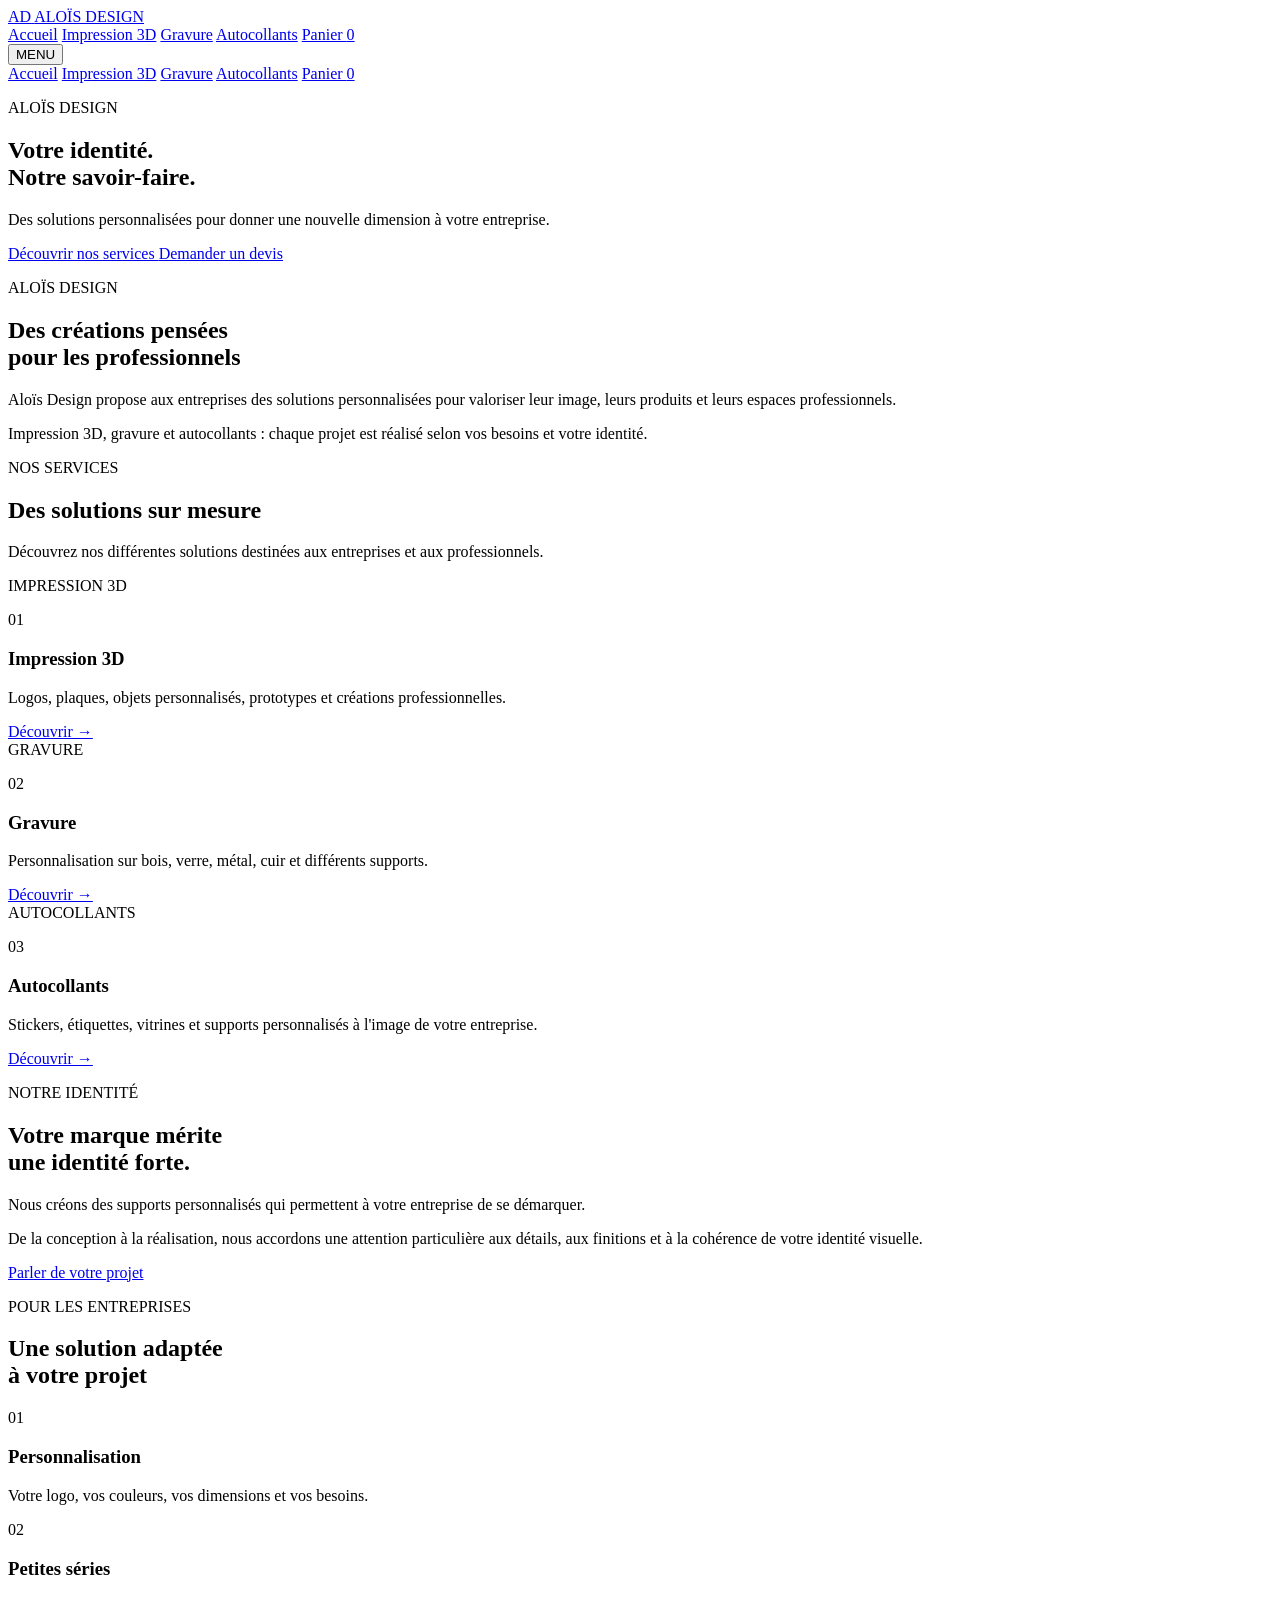
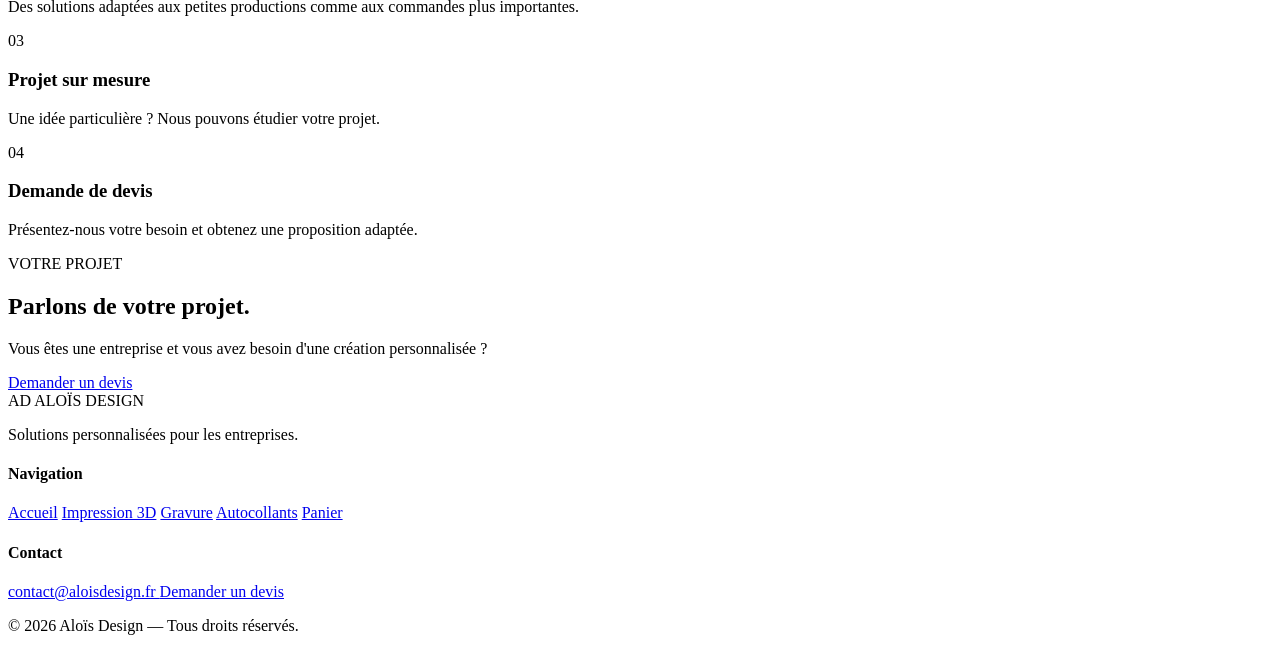
==== commit 91622cbe: "Update index.html" ====
--- a/index.html
+++ b/index.html
@@ -1,1262 +1,564 @@
 <!DOCTYPE html>
 <html lang="fr">
-
 <head>
-
-  <meta charset="UTF-8">
-
-  <meta
-    name="viewport"
-    content="width=device-width, initial-scale=1.0"
-  >
-
-  <title>Accueil | Aloïs Design</title>
-
-  <meta
-    name="description"
-    content="Aloïs Design : impression 3D, logos, tampons et créations personnalisées."
-  >
-
-  <style>
-
-    :root {
-      --bg: #090909;
-      --bg2: #121212;
-      --card: #171717;
-      --gold: #d9a72b;
-      --gold2: #f3cc68;
-      --white: #fff;
-      --gray: #aaa;
-      --border: #292929;
+    <meta charset="UTF-8">
+    <meta name="viewport" content="width=device-width, initial-scale=1.0">
+
+    <title>Aloïs Design — Solutions personnalisées pour entreprises</title>
+
+    <meta name="description"
+          content="Aloïs Design accompagne les entreprises avec des solutions personnalisées en impression 3D, gravure et autocollants professionnels.">
+
+    <link rel="stylesheet" href="style.css">
+</head>
+
+<body>
+
+<!-- =========================
+     HEADER
+========================= -->
+
+<header class="site-header">
+
+    <a href="index.html" class="logo">
+        <span class="logo-ad">AD</span>
+        <span class="logo-text">ALOÏS DESIGN</span>
+    </a>
+
+    <nav class="navigation">
+        <a href="index.html" class="active">Accueil</a>
+        <a href="impression-3d.html">Impression 3D</a>
+        <a href="gravure.html">Gravure</a>
+        <a href="autocollants.html">Autocollants</a>
+        <a href="panier.html" class="cart-link">
+            Panier <span id="cart-count">0</span>
+        </a>
+    </nav>
+
+    <button class="menu-button" onclick="toggleMenu()">
+        MENU
+    </button>
+
+</header>
+
+
+<!-- =========================
+     MENU MOBILE
+========================= -->
+
+<div id="mobile-menu" class="mobile-menu">
+
+    <a href="index.html">Accueil</a>
+    <a href="impression-3d.html">Impression 3D</a>
+    <a href="gravure.html">Gravure</a>
+    <a href="autocollants.html">Autocollants</a>
+    <a href="panier.html">Panier <span id="mobile-cart-count">0</span></a>
+
+</div>
+
+
+<!-- =========================
+     HERO
+========================= -->
+
+<main>
+
+<section class="hero">
+
+    <div class="hero-overlay"></div>
+
+    <div class="hero-content">
+
+        <p class="hero-small-title">
+            ALOÏS DESIGN
+        </p>
+
+        <h1>
+            Votre identité.<br>
+            Notre savoir-faire.
+        </h1>
+
+        <p class="hero-description">
+            Des solutions personnalisées pour donner une nouvelle
+            dimension à votre entreprise.
+        </p>
+
+        <div class="hero-buttons">
+
+            <a href="#services" class="button button-gold">
+                Découvrir nos services
+            </a>
+
+            <a href="#contact" class="button button-outline">
+                Demander un devis
+            </a>
+
+        </div>
+
+    </div>
+
+</section>
+
+
+<!-- =========================
+     INTRODUCTION
+========================= -->
+
+<section class="intro section">
+
+    <div class="section-heading">
+
+        <p class="section-label">
+            ALOÏS DESIGN
+        </p>
+
+        <h2>
+            Des créations pensées<br>
+            pour les professionnels
+        </h2>
+
+        <div class="gold-line"></div>
+
+    </div>
+
+    <div class="intro-content">
+
+        <p>
+            Aloïs Design propose aux entreprises des solutions
+            personnalisées pour valoriser leur image, leurs produits
+            et leurs espaces professionnels.
+        </p>
+
+        <p>
+            Impression 3D, gravure et autocollants : chaque projet
+            est réalisé selon vos besoins et votre identité.
+        </p>
+
+    </div>
+
+</section>
+
+
+<!-- =========================
+     SERVICES
+========================= -->
+
+<section id="services" class="services section">
+
+    <div class="section-heading centered">
+
+        <p class="section-label">
+            NOS SERVICES
+        </p>
+
+        <h2>
+            Des solutions sur mesure
+        </h2>
+
+        <div class="gold-line"></div>
+
+        <p class="section-subtitle">
+            Découvrez nos différentes solutions destinées
+            aux entreprises et aux professionnels.
+        </p>
+
+    </div>
+
+
+    <div class="services-grid">
+
+
+        <!-- IMPRESSION 3D -->
+
+        <article class="service-card">
+
+            <div class="service-image service-image-3d">
+                <div class="image-label">
+                    IMPRESSION 3D
+                </div>
+            </div>
+
+            <div class="service-content">
+
+                <p class="service-number">
+                    01
+                </p>
+
+                <h3>
+                    Impression 3D
+                </h3>
+
+                <p>
+                    Logos, plaques, objets personnalisés,
+                    prototypes et créations professionnelles.
+                </p>
+
+                <a href="impression-3d.html" class="service-link">
+                    Découvrir →
+                </a>
+
+            </div>
+
+        </article>
+
+
+        <!-- GRAVURE -->
+
+        <article class="service-card">
+
+            <div class="service-image service-image-gravure">
+                <div class="image-label">
+                    GRAVURE
+                </div>
+            </div>
+
+            <div class="service-content">
+
+                <p class="service-number">
+                    02
+                </p>
+
+                <h3>
+                    Gravure
+                </h3>
+
+                <p>
+                    Personnalisation sur bois, verre, métal,
+                    cuir et différents supports.
+                </p>
+
+                <a href="gravure.html" class="service-link">
+                    Découvrir →
+                </a>
+
+            </div>
+
+        </article>
+
+
+        <!-- AUTOCOLLANTS -->
+
+        <article class="service-card">
+
+            <div class="service-image service-image-stickers">
+                <div class="image-label">
+                    AUTOCOLLANTS
+                </div>
+            </div>
+
+            <div class="service-content">
+
+                <p class="service-number">
+                    03
+                </p>
+
+                <h3>
+                    Autocollants
+                </h3>
+
+                <p>
+                    Stickers, étiquettes, vitrines et supports
+                    personnalisés à l'image de votre entreprise.
+                </p>
+
+                <a href="autocollants.html" class="service-link">
+                    Découvrir →
+                </a>
+
+            </div>
+
+        </article>
+
+    </div>
+
+</section>
+
+
+<!-- =========================
+     IDENTITÉ
+========================= -->
+
+<section class="identity section">
+
+    <div class="identity-content">
+
+        <p class="section-label">
+            NOTRE IDENTITÉ
+        </p>
+
+        <h2>
+            Votre marque mérite<br>
+            une identité forte.
+        </h2>
+
+        <div class="gold-line"></div>
+
+        <p>
+            Nous créons des supports personnalisés qui permettent
+            à votre entreprise de se démarquer.
+        </p>
+
+        <p>
+            De la conception à la réalisation, nous accordons une
+            attention particulière aux détails, aux finitions et
+            à la cohérence de votre identité visuelle.
+        </p>
+
+        <a href="#contact" class="button button-gold">
+            Parler de votre projet
+        </a>
+
+    </div>
+
+</section>
+
+
+<!-- =========================
+     POUR LES ENTREPRISES
+========================= -->
+
+<section class="business section">
+
+    <div class="section-heading centered">
+
+        <p class="section-label">
+            POUR LES ENTREPRISES
+        </p>
+
+        <h2>
+            Une solution adaptée<br>
+            à votre projet
+        </h2>
+
+        <div class="gold-line"></div>
+
+    </div>
+
+
+    <div class="business-grid">
+
+        <div class="business-item">
+
+            <span class="business-number">
+                01
+            </span>
+
+            <h3>
+                Personnalisation
+            </h3>
+
+            <p>
+                Votre logo, vos couleurs, vos dimensions
+                et vos besoins.
+            </p>
+
+        </div>
+
+
+        <div class="business-item">
+
+            <span class="business-number">
+                02
+            </span>
+
+            <h3>
+                Petites séries
+            </h3>
+
+            <p>
+                Des solutions adaptées aux petites
+                productions comme aux commandes plus importantes.
+            </p>
+
+        </div>
+
+
+        <div class="business-item">
+
+            <span class="business-number">
+                03
+            </span>
+
+            <h3>
+                Projet sur mesure
+            </h3>
+
+            <p>
+                Une idée particulière ? Nous pouvons
+                étudier votre projet.
+            </p>
+
+        </div>
+
+
+        <div class="business-item">
+
+            <span class="business-number">
+                04
+            </span>
+
+            <h3>
+                Demande de devis
+            </h3>
+
+            <p>
+                Présentez-nous votre besoin et obtenez
+                une proposition adaptée.
+            </p>
+
+        </div>
+
+    </div>
+
+</section>
+
+
+<!-- =========================
+     APPEL À L'ACTION
+========================= -->
+
+<section id="contact" class="cta section">
+
+    <div class="cta-content">
+
+        <p class="section-label">
+            VOTRE PROJET
+        </p>
+
+        <h2>
+            Parlons de votre projet.
+        </h2>
+
+        <p>
+            Vous êtes une entreprise et vous avez besoin
+            d'une création personnalisée ?
+        </p>
+
+        <a href="mailto:contact@aloisdesign.fr"
+           class="button button-gold">
+            Demander un devis
+        </a>
+
+    </div>
+
+</section>
+
+</main>
+
+
+<!-- =========================
+     FOOTER
+========================= -->
+
+<footer class="site-footer">
+
+    <div class="footer-main">
+
+        <div class="footer-brand">
+
+            <div class="logo">
+                <span class="logo-ad">AD</span>
+                <span class="logo-text">ALOÏS DESIGN</span>
+            </div>
+
+            <p>
+                Solutions personnalisées pour les entreprises.
+            </p>
+
+        </div>
+
+
+        <div class="footer-column">
+
+            <h4>
+                Navigation
+            </h4>
+
+            <a href="index.html">Accueil</a>
+            <a href="impression-3d.html">Impression 3D</a>
+            <a href="gravure.html">Gravure</a>
+            <a href="autocollants.html">Autocollants</a>
+            <a href="panier.html">Panier</a>
+
+        </div>
+
+
+        <div class="footer-column">
+
+            <h4>
+                Contact
+            </h4>
+
+            <a href="mailto:contact@aloisdesign.fr">
+                contact@aloisdesign.fr
+            </a>
+
+            <a href="#contact">
+                Demander un devis
+            </a>
+
+        </div>
+
+    </div>
+
+
+    <div class="footer-bottom">
+
+        <p>
+            © 2026 Aloïs Design — Tous droits réservés.
+        </p>
+
+    </div>
+
+</footer>
+
+
+<!-- =========================
+     JAVASCRIPT
+========================= -->
+
+<script>
+
+function toggleMenu() {
+
+    const menu = document.getElementById("mobile-menu");
+
+    menu.classList.toggle("mobile-menu-open");
+
+}
+
+
+// Mise à jour du compteur panier
+
+function updateCartCount() {
+
+    let cart = JSON.parse(localStorage.getItem("aloisDesignCart")) || [];
+
+    let totalQuantity = 0;
+
+    cart.forEach(item => {
+
+        totalQuantity += Number(item.quantity) || 0;
+
+    });
+
+    const cartCount = document.getElementById("cart-count");
+    const mobileCartCount = document.getElementById("mobile-cart-count");
+
+    if (cartCount) {
+        cartCount.textContent = totalQuantity;
     }
 
-    * {
-      box-sizing: border-box;
-      margin: 0;
-      padding: 0;
+    if (mobileCartCount) {
+        mobileCartCount.textContent = totalQuantity;
     }
 
-    html {
-      scroll-behavior: smooth;
-    }
-
-    body {
-      font-family: Arial, Helvetica, sans-serif;
-      background: var(--bg);
-      color: var(--white);
-      line-height: 1.6;
-    }
-
-    a {
-      text-decoration: none;
-      color: inherit;
-    }
-
-    .container {
-      width: min(1120px, 92%);
-      margin: auto;
-    }
-
-    /* =========================
-       HEADER
-    ========================== */
-
-    header {
-      position: sticky;
-      top: 0;
-      z-index: 100;
-
-      background: rgba(9, 9, 9, 0.96);
-
-      backdrop-filter: blur(12px);
-
-      border-bottom: 1px solid var(--border);
-    }
-
-    nav {
-      min-height: 72px;
-
-      display: flex;
-
-      align-items: center;
-
-      justify-content: space-between;
-
-      gap: 15px;
-    }
-
-    .logo {
-      font-size: 20px;
-
-      font-weight: 900;
-
-      letter-spacing: 2px;
-
-      color: var(--gold);
-
-      white-space: nowrap;
-    }
-
-    .logo span {
-      color: #fff;
-    }
-
-    .nav-links {
-      display: flex;
-
-      gap: 18px;
-
-      align-items: center;
-
-      color: #ddd;
-
-      font-size: 14px;
-    }
-
-    .nav-links a:hover {
-      color: var(--gold2);
-    }
-
-    /* =========================
-       PANIER
-    ========================== */
-
-    .cart-link {
-      position: relative;
-
-      width: 44px;
-      height: 44px;
-
-      display: flex;
-
-      align-items: center;
-
-      justify-content: center;
-
-      border: 1px solid #333;
-
-      border-radius: 10px;
-
-      background: #111;
-    }
-
-    .cart-link:hover {
-      border-color: var(--gold);
-    }
-
-    .cart-icon {
-      width: 25px;
-      height: 25px;
-
-      fill: none;
-
-      stroke: var(--gold2);
-
-      stroke-width: 2;
-
-      stroke-linecap: round;
-
-      stroke-linejoin: round;
-    }
-
-    .cart-count {
-      position: absolute;
-
-      top: -7px;
-
-      right: -7px;
-
-      min-width: 20px;
-
-      height: 20px;
-
-      padding: 2px 5px;
-
-      border-radius: 50%;
-
-      background: var(--gold);
-
-      color: #111;
-
-      font-size: 11px;
-
-      font-weight: 900;
-
-      text-align: center;
-    }
-
-    /* =========================
-       BOUTONS
-    ========================== */
-
-    .btn {
-      display: inline-block;
-
-      padding: 13px 20px;
-
-      border-radius: 10px;
-
-      background: var(--gold);
-
-      border: 1px solid var(--gold);
-
-      color: #111;
-
-      font-weight: 900;
-
-      cursor: pointer;
-    }
-
-    .btn:hover {
-      background: var(--gold2);
-
-      border-color: var(--gold2);
-    }
-
-    .btn.secondary {
-      background: transparent;
-
-      border-color: #444;
-
-      color: #fff;
-    }
-
-    .btn.secondary:hover {
-      border-color: var(--gold);
-
-      color: var(--gold2);
-    }
-
-    /* =========================
-       HERO
-    ========================== */
-
-    .hero {
-      padding: 100px 0 80px;
-
-      background:
-        radial-gradient(
-          circle at 80% 20%,
-          #30240c 0,
-          transparent 35%
-        );
-    }
-
-    .kicker {
-      color: var(--gold2);
-
-      text-transform: uppercase;
-
-      letter-spacing: 2px;
-
-      font-size: 13px;
-
-      font-weight: 800;
-
-      margin-bottom: 15px;
-    }
-
-    h1 {
-      font-size: clamp(42px, 7vw, 76px);
-
-      line-height: 1.02;
-
-      margin-bottom: 20px;
-    }
-
-    .hero h1 span {
-      color: var(--gold);
-    }
-
-    .hero p {
-      max-width: 760px;
-
-      color: var(--gray);
-
-      font-size: 19px;
-    }
-
-    .hero-buttons {
-      display: flex;
-
-      gap: 12px;
-
-      flex-wrap: wrap;
-
-      margin-top: 28px;
-    }
-
-    /* =========================
-       SECTIONS
-    ========================== */
-
-    section {
-      padding: 75px 0;
-    }
-
-    .section-title {
-      margin-bottom: 35px;
-    }
-
-    .section-title.center {
-      text-align: center;
-    }
-
-    .section-title h2 {
-      font-size: clamp(30px, 4vw, 44px);
-
-      line-height: 1.1;
-
-      margin-bottom: 10px;
-    }
-
-    .section-title p {
-      color: var(--gray);
-    }
-
-    /* =========================
-       GRILLES
-    ========================== */
-
-    .grid {
-      display: grid;
-
-      grid-template-columns:
-        repeat(2, 1fr);
-
-      gap: 20px;
-    }
-
-    .grid3 {
-      display: grid;
-
-      grid-template-columns:
-        repeat(3, 1fr);
-
-      gap: 20px;
-    }
-
-    /* =========================
-       CARTES
-    ========================== */
-
-    .card,
-    .service,
-    .form-box {
-      padding: 28px;
-
-      border: 1px solid var(--border);
-
-      background:
-        linear-gradient(
-          145deg,
-          #181818,
-          #101010
-        );
-
-      border-radius: 18px;
-    }
-
-    .card h3,
-    .service h3 {
-      font-size: 24px;
-
-      margin-bottom: 9px;
-    }
-
-    .card p,
-    .service p {
-      color: var(--gray);
-    }
-
-    .card ul {
-      list-style: none;
-
-      margin-top: 15px;
-    }
-
-    .card li {
-      margin: 8px 0;
-
-      color: #ddd;
-    }
-
-    .card li::before {
-      content: "✓";
-
-      color: var(--gold2);
-
-      font-weight: bold;
-
-      margin-right: 9px;
-    }
-
-    .service:hover,
-    .card:hover {
-      border-color: #4a3a15;
-
-      transform: translateY(-2px);
-
-      transition: 0.2s;
-    }
-
-    .service-icon {
-      font-size: 38px;
-
-      margin-bottom: 12px;
-    }
-
-    .service h3 {
-      color: var(--gold2);
-    }
-
-    .price {
-      font-size: 26px;
-
-      font-weight: 900;
-
-      color: var(--gold2);
-
-      margin: 15px 0;
-    }
-
-    .actions {
-      display: flex;
-
-      gap: 10px;
-
-      flex-wrap: wrap;
-
-      margin-top: 18px;
-    }
-
-    /* =========================
-       FORMULAIRE
-    ========================== */
-
-    form label {
-      display: block;
-
-      margin: 12px 0 6px;
-
-      color: #ddd;
-
-      font-size: 14px;
-    }
-
-    input,
-    select,
-    textarea {
-      width: 100%;
-
-      padding: 12px;
-
-      border-radius: 9px;
-
-      border: 1px solid #333;
-
-      background: #080808;
-
-      color: #fff;
-
-      font: inherit;
-    }
-
-    textarea {
-      min-height: 130px;
-
-      resize: vertical;
-    }
-
-    input:focus,
-    select:focus,
-    textarea:focus {
-      outline: 1px solid var(--gold);
-
-      border-color: var(--gold);
-    }
-
-    /* =========================
-       NOTICE
-    ========================== */
-
-    .notice {
-      padding: 15px 18px;
-
-      border: 1px solid #4a3a15;
-
-      background: #171207;
-
-      border-radius: 12px;
-
-      color: #ddd;
-
-      margin: 20px 0;
-    }
-
-    .gold {
-      color: var(--gold2);
-    }
-
-    /* =========================
-       FOOTER
-    ========================== */
-
-    footer {
-      border-top: 1px solid var(--border);
-
-      padding: 35px 0;
-
-      text-align: center;
-
-      color: #888;
-
-      font-size: 13px;
-    }
-
-    /* =========================
-       PANIER
-    ========================== */
-
-    .table-wrap {
-      overflow: auto;
-    }
-
-    .cart-table {
-      width: 100%;
-
-      border-collapse: collapse;
-    }
-
-    .cart-table th,
-    .cart-table td {
-      padding: 14px 10px;
-
-      border-bottom: 1px solid var(--border);
-
-      text-align: left;
-    }
-
-    .cart-table th {
-      color: var(--gold2);
-    }
-
-    .qty {
-      width: 75px;
-    }
-
-    .total-box {
-      margin-top: 25px;
-
-      padding: 25px;
-
-      border: 1px solid var(--border);
-
-      border-radius: 16px;
-
-      background: #101010;
-
-      display: flex;
-
-      justify-content: space-between;
-
-      align-items: center;
-
-      gap: 15px;
-    }
-
-    .preview {
-      display: none;
-
-      margin-top: 15px;
-
-      max-width: 220px;
-
-      max-height: 220px;
-
-      border-radius: 12px;
-
-      border: 1px solid var(--border);
-    }
-
-    /* =========================
-       MOBILE
-    ========================== */
-
-    @media (max-width: 850px) {
-
-      .nav-links {
-        display: none;
-      }
-
-      .grid,
-      .grid3 {
-        grid-template-columns: 1fr;
-      }
-
-      .hero {
-        padding-top: 70px;
-      }
-
-      .hero h1 {
-        font-size: 48px;
-      }
-
-      .total-box {
-        flex-direction: column;
-
-        align-items: stretch;
-      }
-
-    }
-
-    @media (max-width: 500px) {
-
-      .container {
-        width: 90%;
-      }
-
-      .hero h1 {
-        font-size: 42px;
-      }
-
-      .hero-buttons,
-      .actions {
-        flex-direction: column;
-      }
-
-      .btn {
-        width: 100%;
-
-        text-align: center;
-      }
-
-      section {
-        padding: 55px 0;
-      }
-
-    }
-
-  </style>
-
-</head>
-
-
-<body>
-
-
-  <!-- =========================
-       HEADER
-  ========================== -->
-
-  <header>
-
-    <div class="container">
-
-      <nav>
-
-        <a
-          href="index.html"
-          class="logo"
-        >
-          ALOÏS <span>DESIGN</span>
-        </a>
-
-
-        <div class="nav-links">
-
-          <a href="index.html">
-            Accueil
-          </a>
-
-          <a href="impression-3d.html">
-            Impression 3D
-          </a>
-
-          <a href="creation-logo.html">
-            Création de logo
-          </a>
-
-          <a href="tampons.html">
-            Tampons
-          </a>
-
-        </div>
-
-
-        <!-- PANIER -->
-
-        <a
-          href="panier.html"
-          class="cart-link"
-          aria-label="Panier"
-        >
-
-          <svg
-            class="cart-icon"
-            viewBox="0 0 24 24"
-          >
-
-            <circle
-              cx="9"
-              cy="20"
-              r="1.5"
-            ></circle>
-
-            <circle
-              cx="18"
-              cy="20"
-              r="1.5"
-            ></circle>
-
-            <path
-              d="M3 4h2l2.2 11.2a2 2 0 0 0 2 1.6h7.8a2 2 0 0 0 1.9-1.4L21 8H6"
-            ></path>
-
-          </svg>
-
-          <span
-            class="cart-count"
-            data-cart-count
-          >
-            0
-          </span>
-
-        </a>
-
-      </nav>
-
-    </div>
-
-  </header>
-
-
-  <main>
-
-
-    <!-- =========================
-         ACCUEIL
-    ========================== -->
-
-    <section
-      class="hero"
-      id="accueil"
-    >
-
-      <div class="container">
-
-        <div class="kicker">
-          Création personnalisée
-        </div>
-
-        <h1>
-          Donnez forme à vos
-          <span>idées.</span>
-        </h1>
-
-        <p>
-          Impression 3D, création de logos,
-          tampons et objets personnalisés :
-          des créations pensées pour vos projets,
-          vos entreprises et vos envies.
-        </p>
-
-
-        <div class="hero-buttons">
-
-          <a
-            class="btn"
-            href="#activites"
-          >
-            Découvrir mes activités
-          </a>
-
-          <a
-            class="btn secondary"
-            href="impression-3d.html"
-          >
-            🛒 Voir la boutique 3D
-          </a>
-
-        </div>
-
-      </div>
-
-    </section>
-
-
-    <!-- =========================
-         SERVICES
-    ========================== -->
-
-    <section id="activites">
-
-      <div class="container">
-
-        <div class="section-title center">
-
-          <h2>
-            Mes services
-          </h2>
-
-          <p>
-            Choisissez directement ce dont vous avez besoin.
-          </p>
-
-        </div>
-
-
-        <div class="grid3">
-
-
-          <!-- IMPRESSION 3D -->
-
-          <article class="service">
-
-            <div class="service-icon">
-              🖨️
-            </div>
-
-            <h3>
-              Impression 3D
-            </h3>
-
-            <p>
-              Tampons, logos 3D, porte-clés
-              et créations personnalisées.
-            </p>
-
-            <div class="actions">
-
-              <a
-                class="btn"
-                href="impression-3d.html"
-              >
-                Voir les produits →
-              </a>
-
-            </div>
-
-          </article>
-
-
-          <!-- CRÉATION LOGO -->
-
-          <article class="service">
-
-            <div class="service-icon">
-              🎨
-            </div>
-
-            <h3>
-              Création de logos
-            </h3>
-
-            <p>
-              Vous n'avez pas encore de logo ?
-              Expliquez votre idée et recevez un devis.
-            </p>
-
-            <div class="actions">
-
-              <a
-                class="btn"
-                href="creation-logo.html"
-              >
-                Créer mon logo →
-              </a>
-
-            </div>
-
-          </article>
-
-
-          <!-- TAMPONS -->
-
-          <article class="service">
-
-            <div class="service-icon">
-              🔥
-            </div>
-
-            <h3>
-              Tampons
-            </h3>
-
-            <p>
-              Tampons personnalisés pour particuliers
-              et entreprises.
-            </p>
-
-            <div class="actions">
-
-              <a
-                class="btn"
-                href="tampons.html"
-              >
-                Voir les tampons →
-              </a>
-
-            </div>
-
-          </article>
-
-        </div>
-
-      </div>
-
-    </section>
-
-
-    <!-- =========================
-         COMMENT ÇA MARCHE
-    ========================== -->
-
-    <section>
-
-      <div class="container">
-
-        <div class="section-title center">
-
-          <h2>
-            Comment ça marche ?
-          </h2>
-
-          <p>
-            Simple et rapide.
-          </p>
-
-        </div>
-
-
-        <div class="grid3">
-
-
-          <div class="card">
-
-            <h3>
-              01 — Choisissez
-            </h3>
-
-            <p>
-              Choisissez un produit disponible
-              ou demandez une création sur mesure.
-            </p>
-
-          </div>
-
-
-          <div class="card">
-
-            <h3>
-              02 — Commandez
-            </h3>
-
-            <p>
-              Ajoutez vos produits au panier.
-              Les quantités sont conservées sur votre appareil.
-            </p>
-
-          </div>
-
-
-          <div class="card">
-
-            <h3>
-              03 — Finalisez
-            </h3>
-
-            <p>
-              Envoyez votre demande ou votre commande
-              par e-mail pour valider les détails.
-            </p>
-
-          </div>
-
-        </div>
-
-      </div>
-
-    </section>
-
-
-    <!-- =========================
-         PANIER
-    ========================== -->
-
-    <section>
-
-      <div class="container">
-
-        <div
-          class="card"
-          style="text-align:center;"
-        >
-
-          <h2>
-            🛒 Votre panier vous suit partout
-          </h2>
-
-          <p>
-            Ajoutez un produit depuis Impression 3D,
-            Porte-clé, Logo 3D ou Tampons :
-            tout arrive dans le même panier.
-          </p>
-
-
-          <div
-            class="actions"
-            style="justify-content:center;"
-          >
-
-            <a
-              class="btn"
-              href="panier.html"
-            >
-              Ouvrir le panier
-            </a>
-
-            <a
-              class="btn secondary"
-              href="porte-cle.html"
-            >
-              Créer un porte-clé
-            </a>
-
-          </div>
-
-        </div>
-
-      </div>
-
-    </section>
-
-
-  </main>
-
-
-  <!-- =========================
-       FOOTER
-  ========================== -->
-
-  <footer>
-
-    <div class="container">
-
-      © 2026 Aloïs Design
-
-      <br>
-
-      Impression 3D · Création de logos · Sculpture & gravure
-
-      <br><br>
-
-      <a
-        class="gold"
-        href="mailto:aloisryckebuschvandaele@gmail.com"
-      >
-        aloisryckebuschvandaele@gmail.com
-      </a>
-
-    </div>
-
-  </footer>
-
-
-  <!-- =========================
-       PANIER
-    ========================== -->
-
-  <script>
-
-    const CART_KEY =
-      "aloisDesignCart";
-
-
-    function getCart() {
-
-      try {
-
-        return JSON.parse(
-          localStorage.getItem(CART_KEY)
-        ) || [];
-
-      } catch (e) {
-
-        return [];
-
-      }
-
-    }
-
-
-    function saveCart(cart) {
-
-      localStorage.setItem(
-        CART_KEY,
-        JSON.stringify(cart)
-      );
-
-      updateCartCount();
-
-      window.dispatchEvent(
-        new Event("cartUpdated")
-      );
-
-    }
-
-
-    function updateCartCount() {
-
-      const cart =
-        getCart();
-
-      const count =
-        cart.reduce(
-          (total, item) =>
-            total + (Number(item.quantity) || 0),
-          0
-        );
-
-
-      document
-        .querySelectorAll("[data-cart-count]")
-        .forEach(element => {
-
-          element.textContent = count;
-
-        });
-
-    }
-
-
-    function addToCart(
-      name,
-      price,
-      extra = {}
-    ) {
-
-      const cart =
-        getCart();
-
-      const key =
-        extra.key || name;
-
-
-      const existing =
-        cart.find(
-          item => item.key === key
-        );
-
-
-      if (existing) {
-
-        existing.quantity =
-          (Number(existing.quantity) || 0) + 1;
-
-      } else {
-
-        cart.push({
-
-          key: key,
-
-          name: name,
-
-          price: Number(price),
-
-          quantity: 1,
-
-          ...extra
-
-        });
-
-      }
-
-
-      saveCart(cart);
-
-
-      alert(
-        name +
-        " a été ajouté au panier."
-      );
-
-    }
-
-
-    function removeFromCart(key) {
-
-      saveCart(
-        getCart().filter(
-          item => item.key !== key
-        )
-      );
-
-      if (
-        typeof renderCart === "function"
-      ) {
-
-        renderCart();
-
-      }
-
-    }
-
-
-    function changeQty(key, quantity) {
-
-      const cart =
-        getCart();
-
-      const item =
-        cart.find(
-          element => element.key === key
-        );
-
-
-      if (!item) {
-        return;
-      }
-
-
-      item.quantity =
-        Math.max(
-          1,
-          Number(quantity) || 1
-        );
-
-
-      saveCart(cart);
-
-
-      if (
-        typeof renderCart === "function"
-      ) {
-
-        renderCart();
-
-      }
-
-    }
-
-
-    updateCartCount();
-
-
-    window.addEventListener(
-      "storage",
-      updateCartCount
-    );
-
-
-    window.addEventListener(
-      "cartUpdated",
-      updateCartCount
-    );
-
-  </script>
-
+}
+
+
+updateCartCount();
+
+</script>
 
 </body>
-
 </html>
